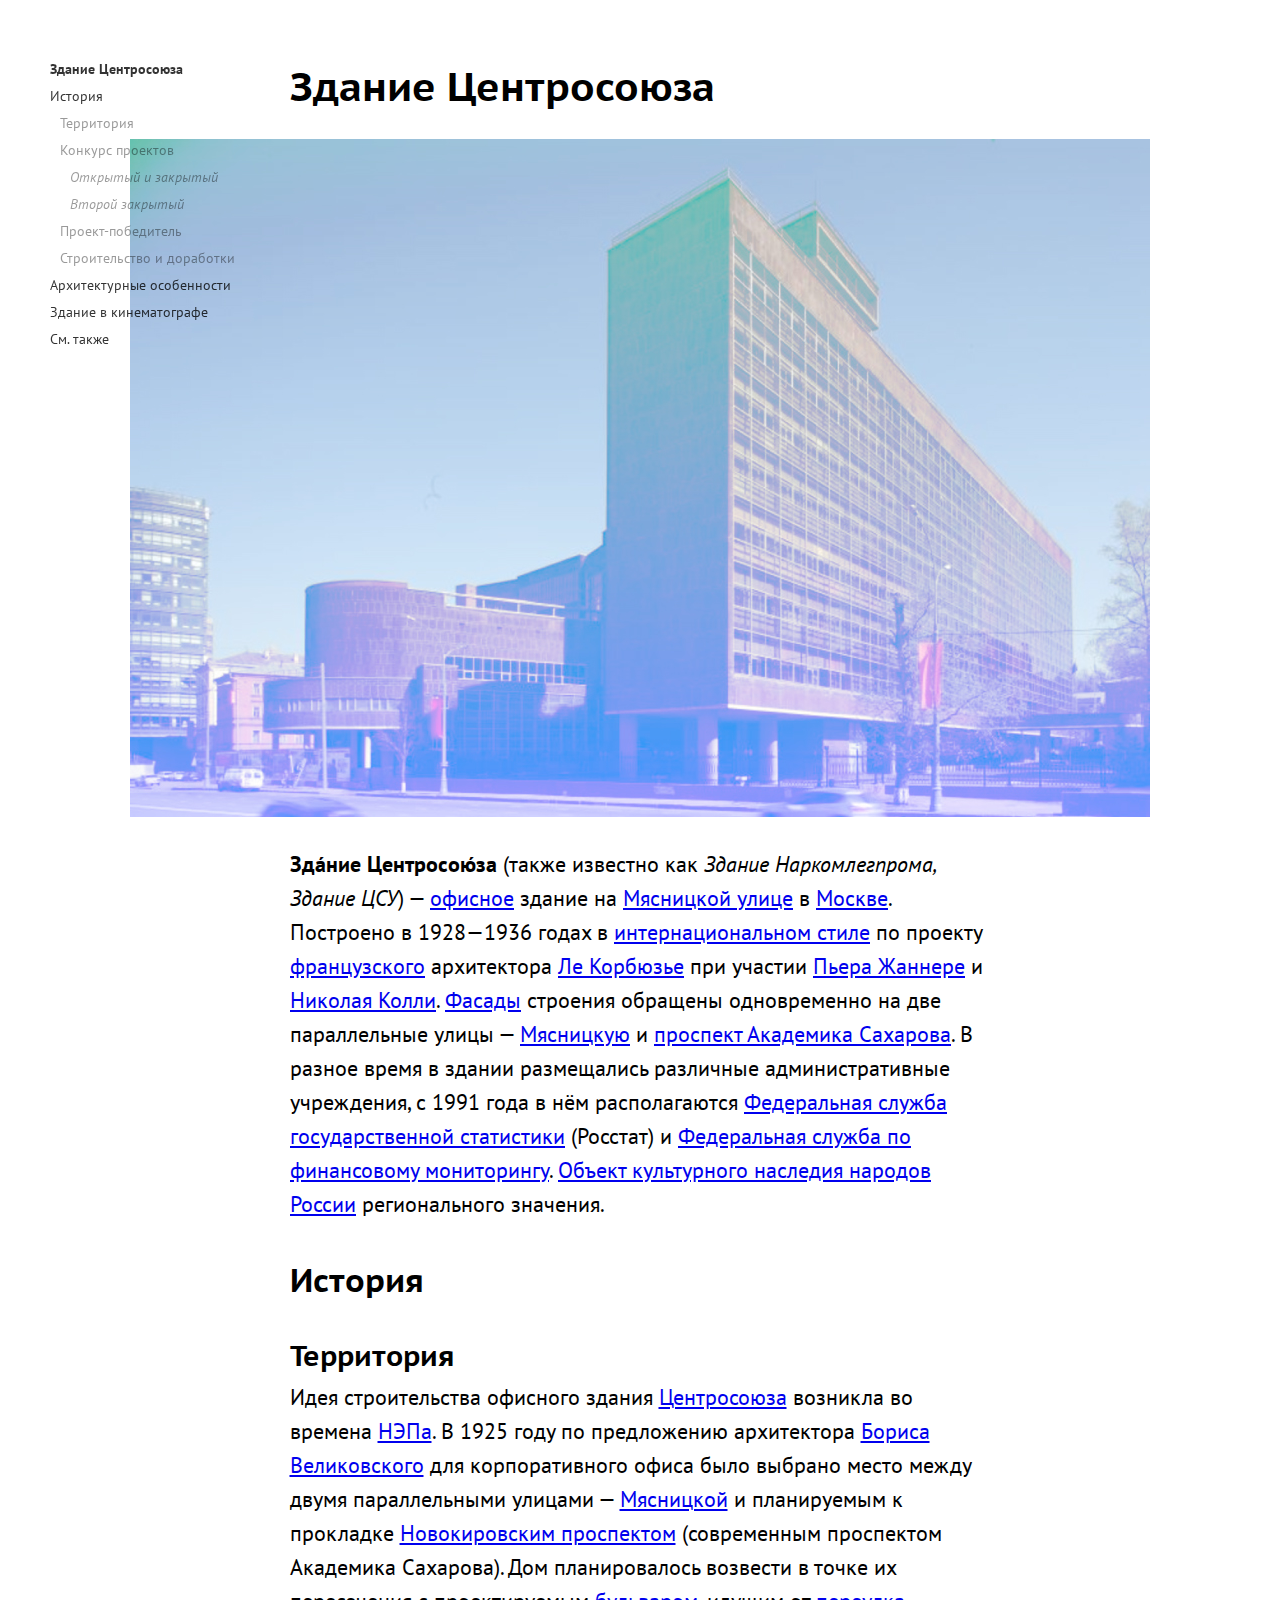
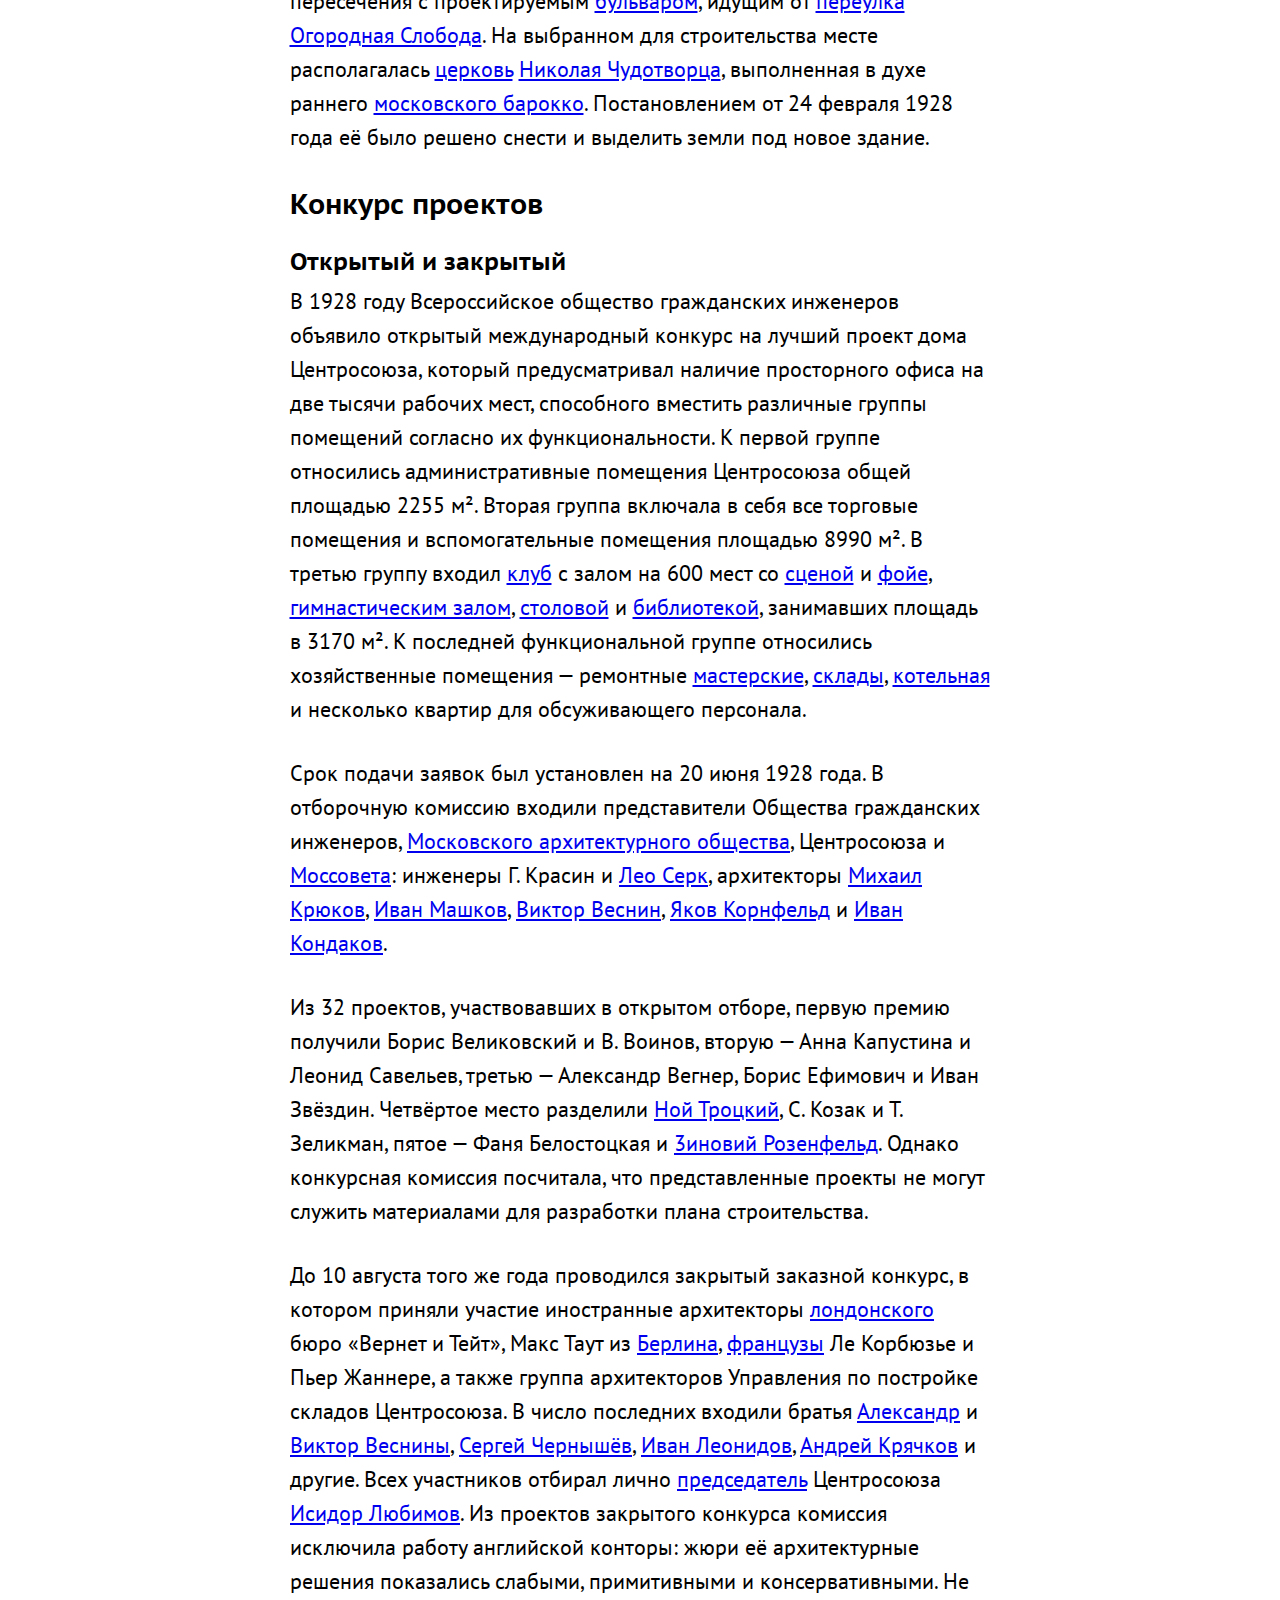
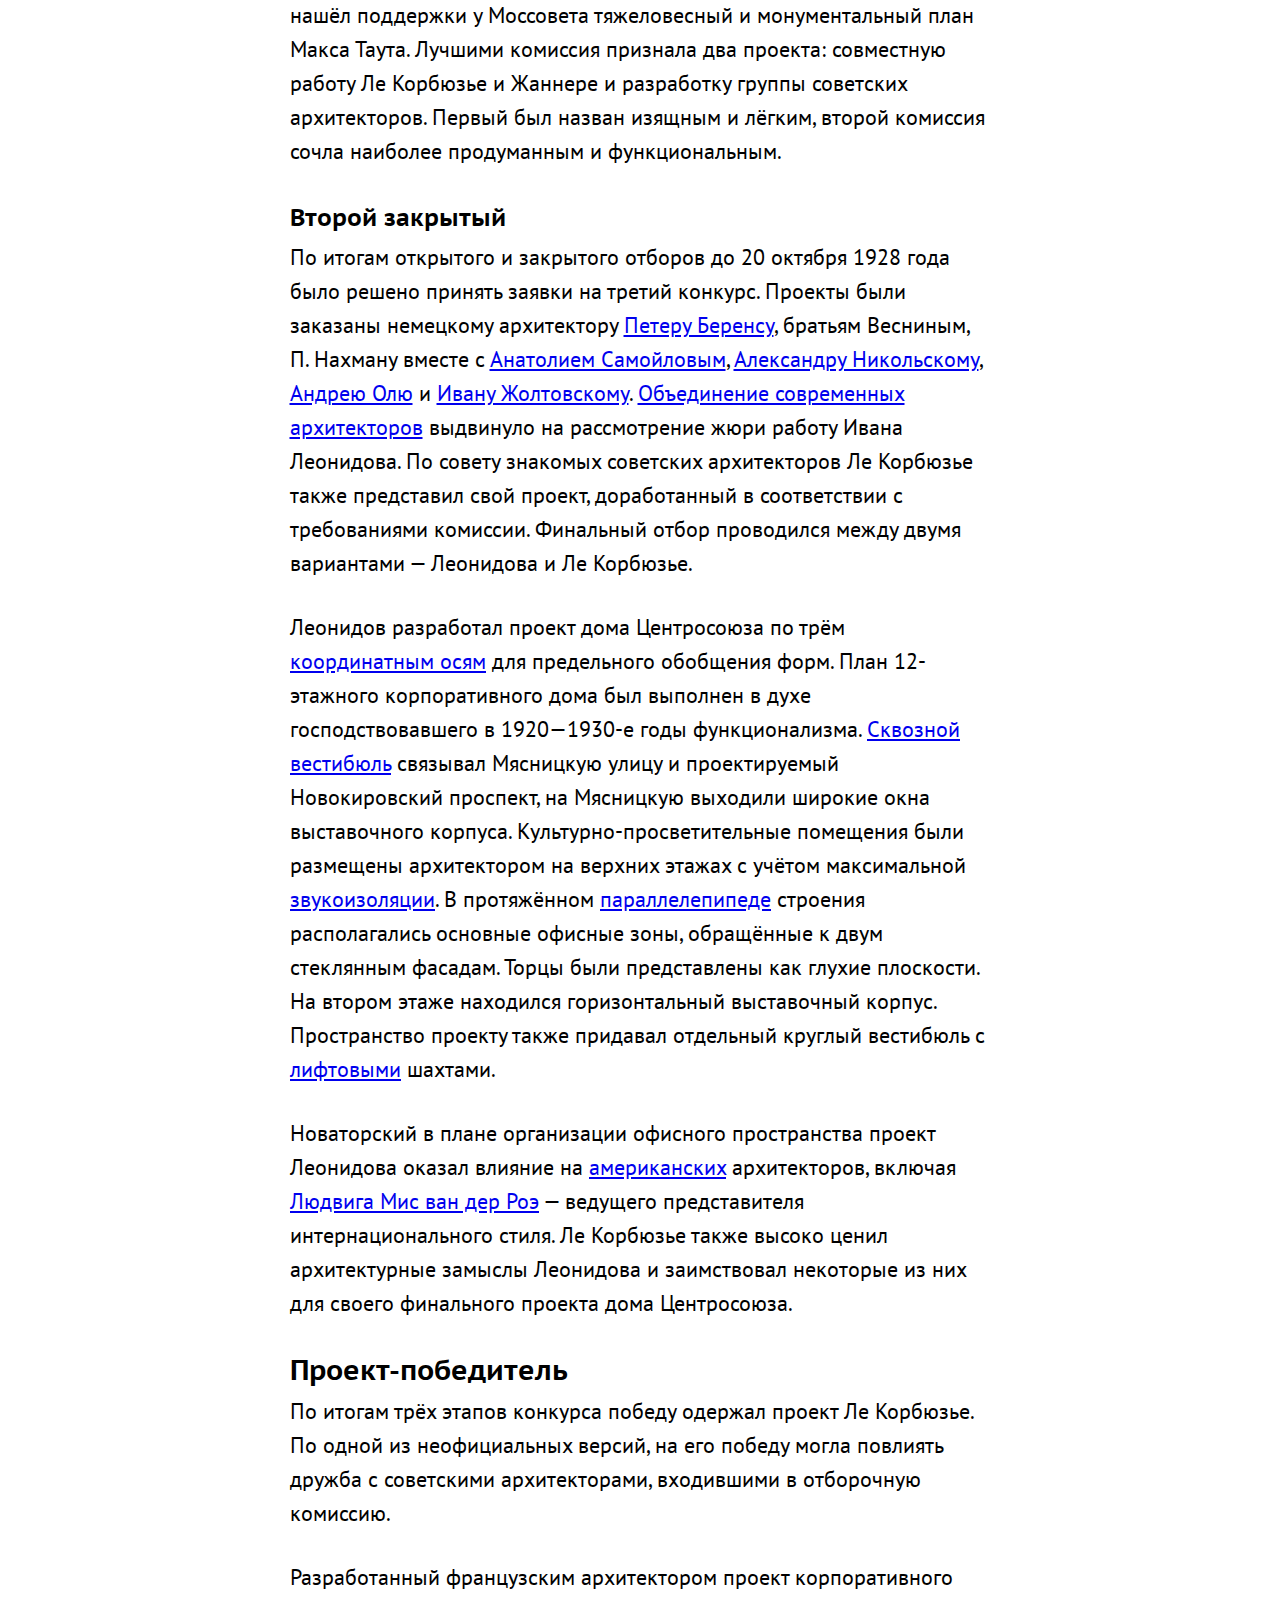
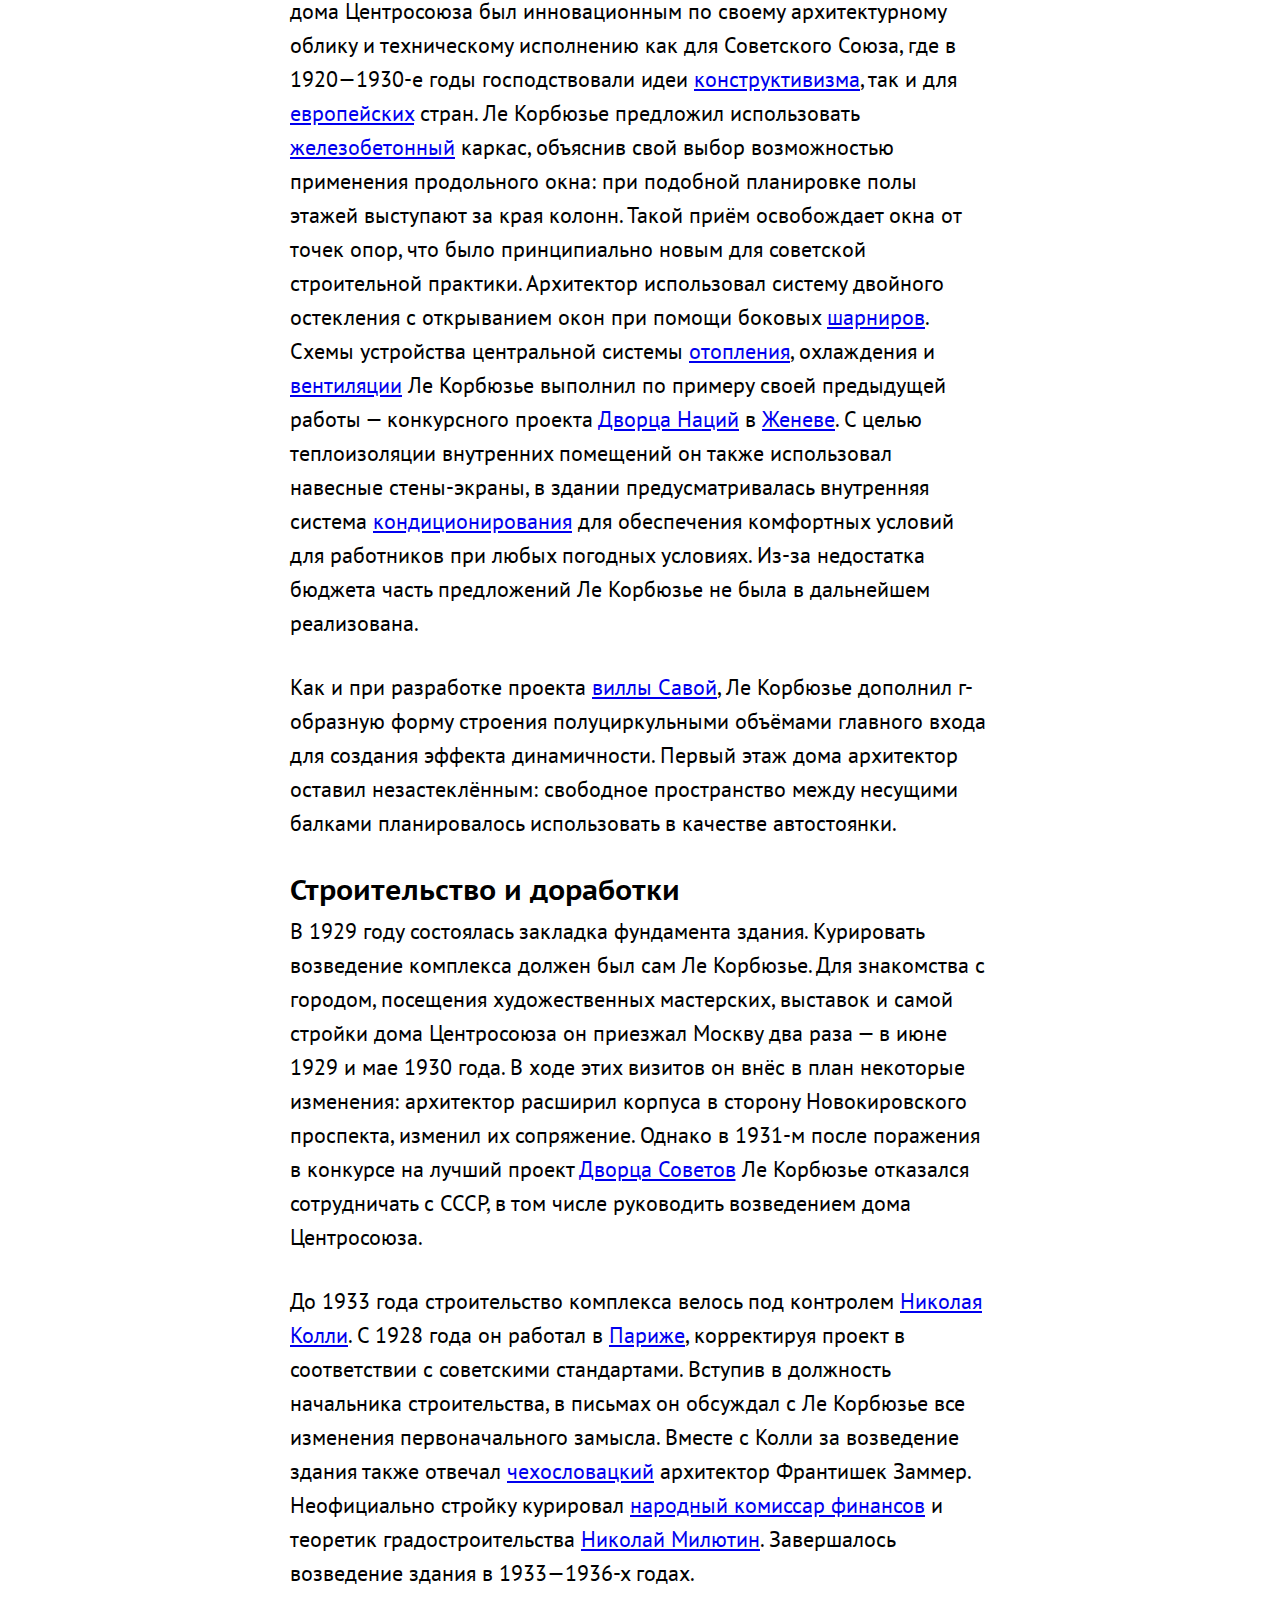
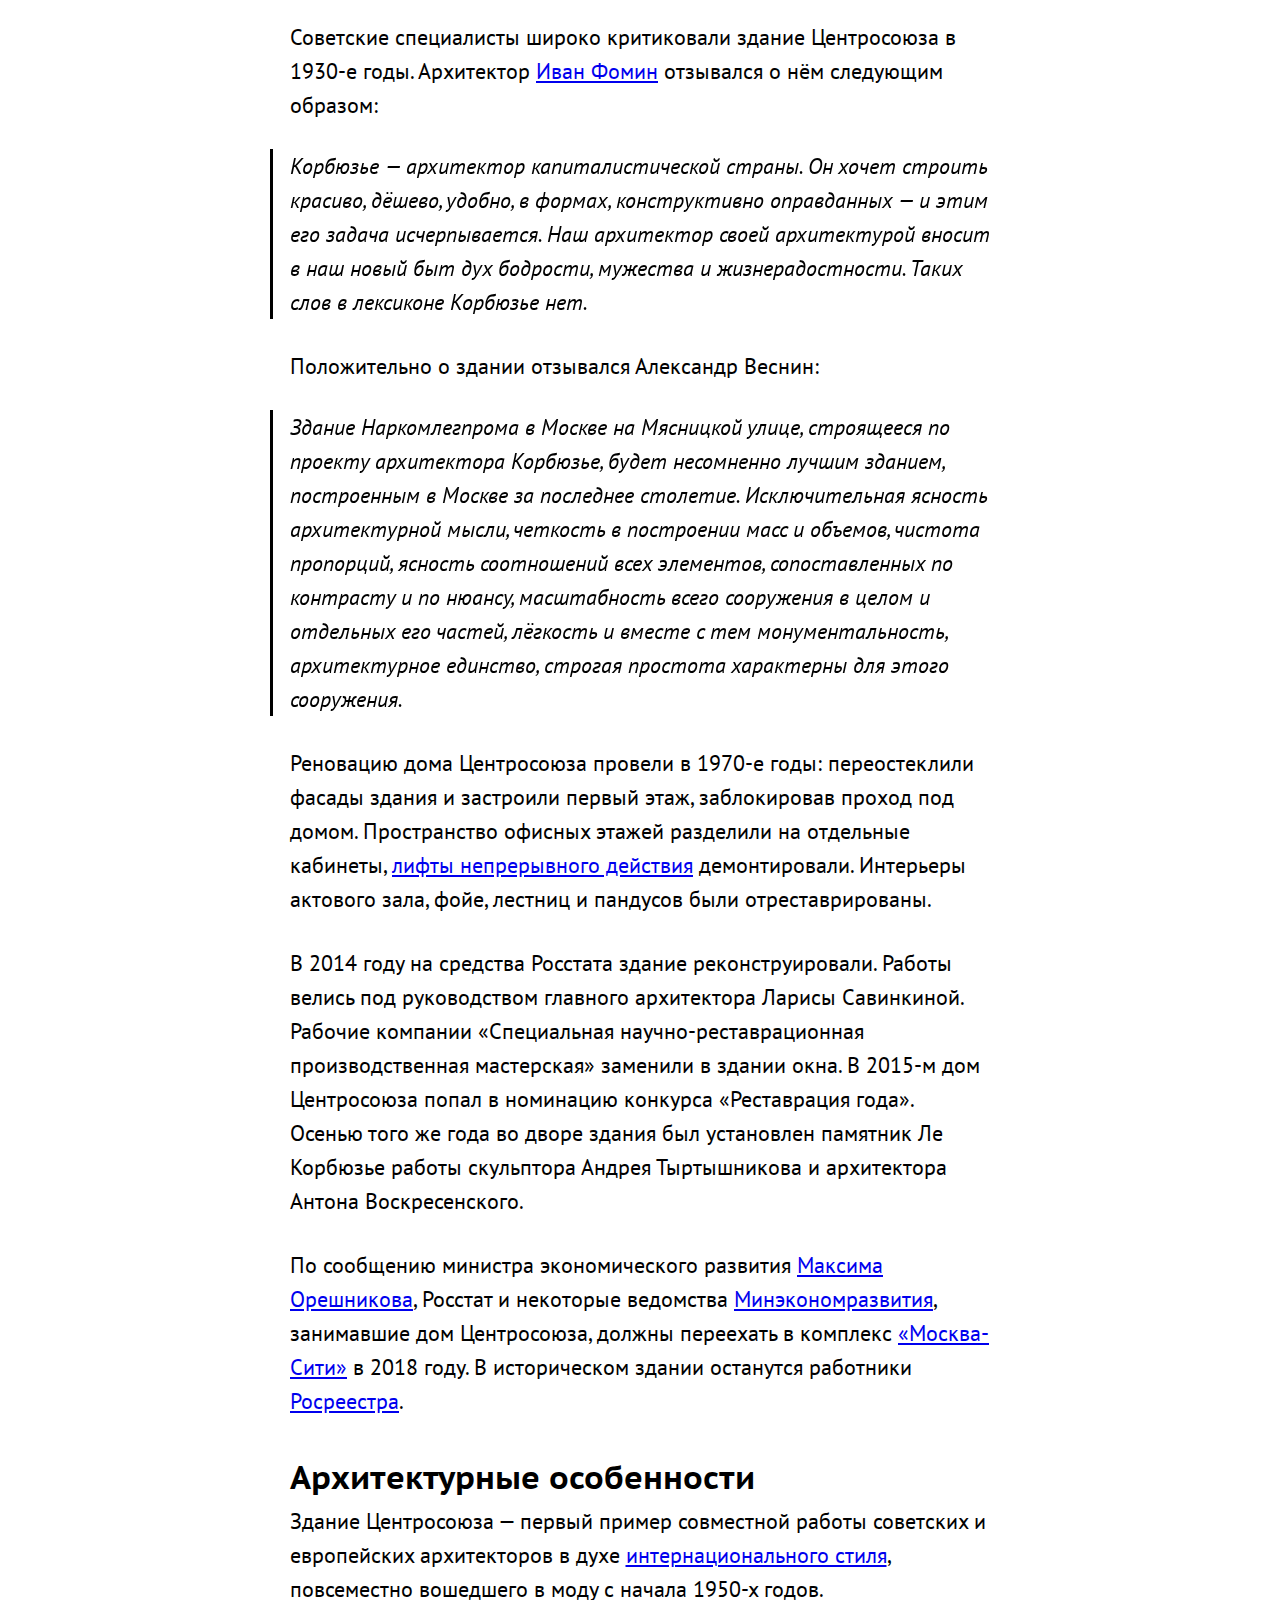
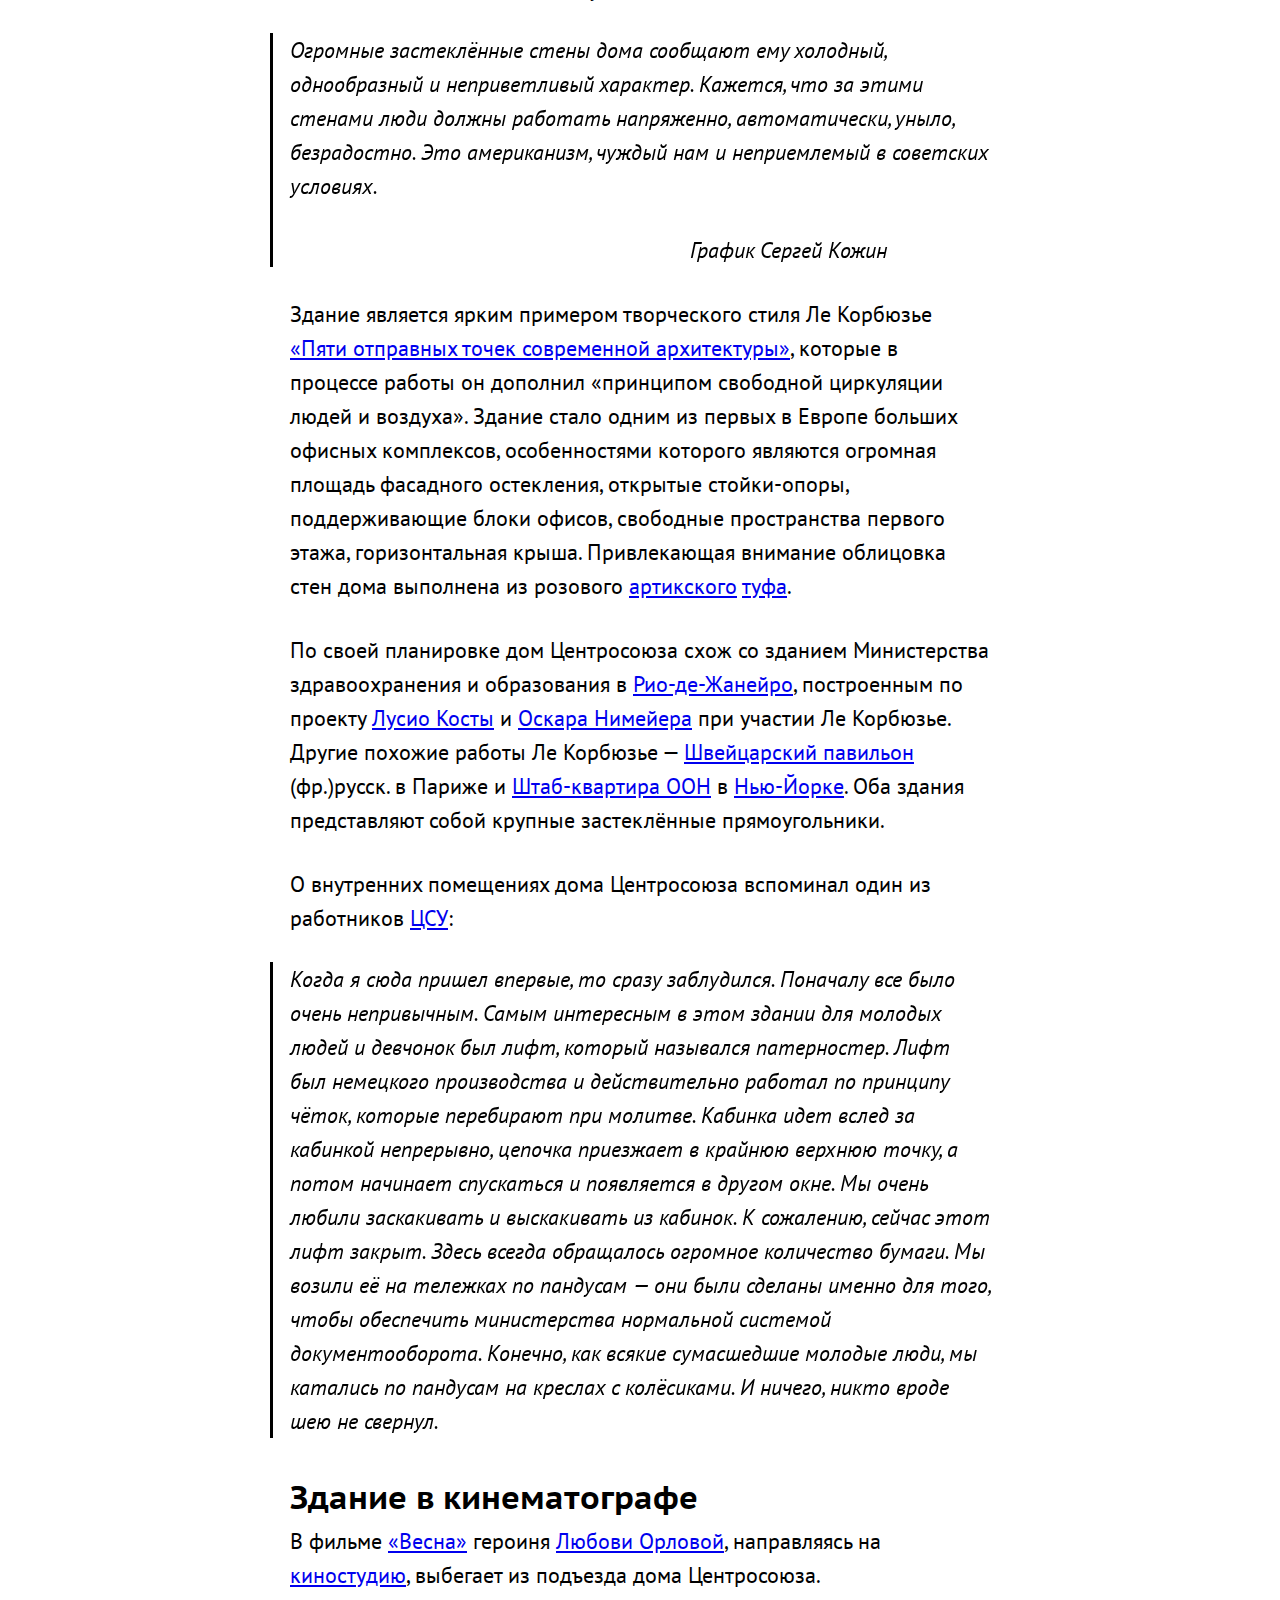
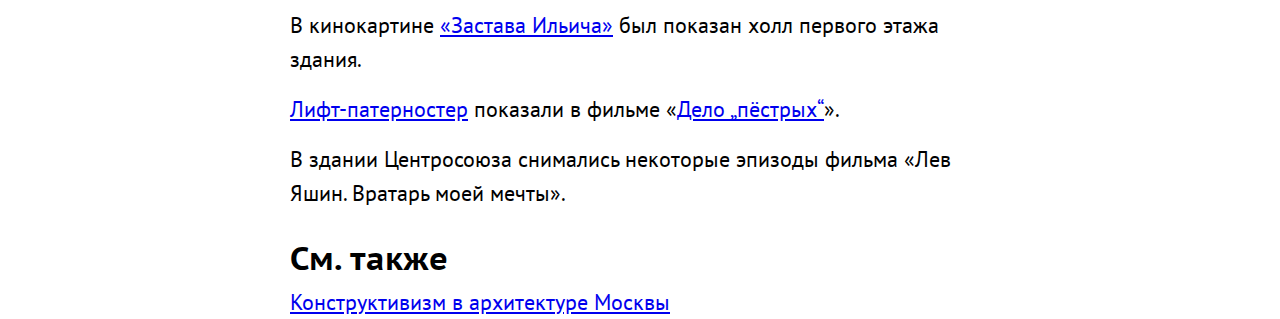
==== centrosouz.html @ bd0749f9 "Задание 3" ====
<!DOCTYPE html>
<html lang="en" dir="ltr">
  <head>
    <meta charset="utf-8">
    <title>Здание Центросоюза</title>
    <link rel="stylesheet" href="reset.css">
    <link href="https://fonts.googleapis.com/css2?family=PT+Sans+Caption:wght@400;700&family=PT+Sans:ital,wght@0,400;0,700;1,400;1,700&display=swap" rel="stylesheet">
    <link rel="stylesheet" href="style.css">
    <link rel="stylesheet" href="sidebar.css">
  </head>
  <body>

    <nav>
      <ul>
        <li>Здание Центросоюза</li>
        <li>История
        <ul>
          <li>Территория</li>
          <li>Конкурс проектов
          <ul>
            <li>Открытый и закрытый</li>
            <li>Второй закрытый</li>
          </ul>
          </li>
          <li>Проект-победитель</li>
          <li>Строительство и доработки</li>
        </ul>
        </li>
        <li>Архитектурные особенности</li>
        <li>Здание в кинематографе</li>
        <li>См. также</li>
      </ul>
    </nav>
    <h1>Здание Центросоюза</h1>
    <img src="centrosouz.jpg" alt="Здание Центросоюза">

    <p><b>Зда́ние Центросою́за</b> (также известно как <i>Здание Наркомлегпрома, Здание ЦСУ</i>) — <a href="https://ru.wikipedia.org/wiki/%D0%9E%D1%84%D0%B8%D1%81">офисное</a> здание на <a href="https://ru.wikipedia.org/wiki/%D0%9C%D1%8F%D1%81%D0%BD%D0%B8%D1%86%D0%BA%D0%B0%D1%8F_%D1%83%D0%BB%D0%B8%D1%86%D0%B0">Мясницкой улице</a> в <a href="https://ru.wikipedia.org/wiki/%D0%9C%D0%BE%D1%81%D0%BA%D0%B2%D0%B0">Москве</a>. Построено в 1928—1936 годах в <a href="https://ru.wikipedia.org/wiki/%D0%98%D0%BD%D1%82%D0%B5%D1%80%D0%BD%D0%B0%D1%86%D0%B8%D0%BE%D0%BD%D0%B0%D0%BB%D1%8C%D0%BD%D1%8B%D0%B9_%D1%81%D1%82%D0%B8%D0%BB%D1%8C">интернациональном стиле</a> по проекту <a href="https://ru.wikipedia.org/wiki/%D0%A4%D1%80%D0%B0%D0%BD%D1%86%D0%B8%D1%8F">французского</a> архитектора <a href="https://ru.wikipedia.org/wiki/%D0%9B%D0%B5_%D0%9A%D0%BE%D1%80%D0%B1%D1%8E%D0%B7%D1%8C%D0%B5">Ле Корбюзье</a> при участии <a href="https://ru.wikipedia.org/wiki/%D0%96%D0%B0%D0%BD%D0%BD%D0%B5%D1%80%D0%B5,_%D0%9F%D1%8C%D0%B5%D1%80">Пьера Жаннере</a> и <a href="https://ru.wikipedia.org/wiki/%D0%9A%D0%BE%D0%BB%D0%BB%D0%B8,_%D0%9D%D0%B8%D0%BA%D0%BE%D0%BB%D0%B0%D0%B9_%D0%94%D0%B6%D0%B5%D0%BC%D1%81%D0%BE%D0%B2%D0%B8%D1%87">Николая Колли</a>. <a href="https://ru.wikipedia.org/wiki/%D0%A4%D0%B0%D1%81%D0%B0%D0%B4">Фасады</a> строения обращены одновременно на две параллельные улицы — <a href="https://ru.wikipedia.org/wiki/%D0%9C%D1%8F%D1%81%D0%BD%D0%B8%D1%86%D0%BA%D0%B0%D1%8F_%D1%83%D0%BB%D0%B8%D1%86%D0%B0">Мясницкую</a> и <a href="https://ru.wikipedia.org/wiki/%D0%9F%D1%80%D0%BE%D1%81%D0%BF%D0%B5%D0%BA%D1%82_%D0%90%D0%BA%D0%B0%D0%B4%D0%B5%D0%BC%D0%B8%D0%BA%D0%B0_%D0%A1%D0%B0%D1%85%D0%B0%D1%80%D0%BE%D0%B2%D0%B0_(%D0%9C%D0%BE%D1%81%D0%BA%D0%B2%D0%B0)">проспект Академика Сахарова</a>. В разное время в здании размещались различные административные учреждения, с 1991 года в нём располагаются <a href="https://ru.wikipedia.org/wiki/%D0%A4%D0%B5%D0%B4%D0%B5%D1%80%D0%B0%D0%BB%D1%8C%D0%BD%D0%B0%D1%8F_%D1%81%D0%BB%D1%83%D0%B6%D0%B1%D0%B0_%D0%B3%D0%BE%D1%81%D1%83%D0%B4%D0%B0%D1%80%D1%81%D1%82%D0%B2%D0%B5%D0%BD%D0%BD%D0%BE%D0%B9_%D1%81%D1%82%D0%B0%D1%82%D0%B8%D1%81%D1%82%D0%B8%D0%BA%D0%B8">Федеральная служба государственной статистики</a> (Росстат) и <a href="https://ru.wikipedia.org/wiki/%D0%A4%D0%B5%D0%B4%D0%B5%D1%80%D0%B0%D0%BB%D1%8C%D0%BD%D0%B0%D1%8F_%D1%81%D0%BB%D1%83%D0%B6%D0%B1%D0%B0_%D0%BF%D0%BE_%D1%84%D0%B8%D0%BD%D0%B0%D0%BD%D1%81%D0%BE%D0%B2%D0%BE%D0%BC%D1%83_%D0%BC%D0%BE%D0%BD%D0%B8%D1%82%D0%BE%D1%80%D0%B8%D0%BD%D0%B3%D1%83">Федеральная служба по финансовому мониторингу</a>. <a href="https://ru.wikipedia.org/wiki/%D0%9E%D0%B1%D1%8A%D0%B5%D0%BA%D1%82_%D0%BA%D1%83%D0%BB%D1%8C%D1%82%D1%83%D1%80%D0%BD%D0%BE%D0%B3%D0%BE_%D0%BD%D0%B0%D1%81%D0%BB%D0%B5%D0%B4%D0%B8%D1%8F_%D0%A0%D0%BE%D1%81%D1%81%D0%B8%D0%B8">Объект культурного наследия народов России</a> регионального значения.</p>

    <h2>История</h2>
    <h3>Территория</h3>

    <p>Идея строительства офисного здания <a href="https://ru.wikipedia.org/wiki/%D0%A6%D0%B5%D0%BD%D1%82%D1%80%D0%BE%D1%81%D0%BE%D1%8E%D0%B7">Центросоюза</a> возникла во времена <a href="https://ru.wikipedia.org/wiki/%D0%9D%D0%BE%D0%B2%D0%B0%D1%8F_%D1%8D%D0%BA%D0%BE%D0%BD%D0%BE%D0%BC%D0%B8%D1%87%D0%B5%D1%81%D0%BA%D0%B0%D1%8F_%D0%BF%D0%BE%D0%BB%D0%B8%D1%82%D0%B8%D0%BA%D0%B0">НЭПа</a>. В 1925 году по предложению архитектора <a href="https://ru.wikipedia.org/wiki/%D0%92%D0%B5%D0%BB%D0%B8%D0%BA%D0%BE%D0%B2%D1%81%D0%BA%D0%B8%D0%B9,_%D0%91%D0%BE%D1%80%D0%B8%D1%81_%D0%9C%D0%B8%D1%85%D0%B0%D0%B9%D0%BB%D0%BE%D0%B2%D0%B8%D1%87">Бориса Великовского</a> для корпоративного офиса было выбрано место между двумя параллельными улицами — <a href="https://ru.wikipedia.org/wiki/%D0%9C%D1%8F%D1%81%D0%BD%D0%B8%D1%86%D0%BA%D0%B0%D1%8F_%D1%83%D0%BB%D0%B8%D1%86%D0%B0">Мясницкой</a> и планируемым к прокладке <a href="https://ru.wikipedia.org/wiki/%D0%9F%D1%80%D0%BE%D1%81%D0%BF%D0%B5%D0%BA%D1%82_%D0%90%D0%BA%D0%B0%D0%B4%D0%B5%D0%BC%D0%B8%D0%BA%D0%B0_%D0%A1%D0%B0%D1%85%D0%B0%D1%80%D0%BE%D0%B2%D0%B0_(%D0%9C%D0%BE%D1%81%D0%BA%D0%B2%D0%B0)">Новокировским проспектом</a> (современным проспектом Академика Сахарова). Дом планировалось возвести в точке их пересечения с проектируемым <a href="https://ru.wikipedia.org/wiki/%D0%91%D1%83%D0%BB%D1%8C%D0%B2%D0%B0%D1%80">бульваром</a>, идущим от <a href="https://ru.wikipedia.org/wiki/%D0%9F%D0%B5%D1%80%D0%B5%D1%83%D0%BB%D0%BE%D0%BA_%D0%9E%D0%B3%D0%BE%D1%80%D0%BE%D0%B4%D0%BD%D0%B0%D1%8F_%D0%A1%D0%BB%D0%BE%D0%B1%D0%BE%D0%B4%D0%B0">переулка Огородная Слобода</a>. На выбранном для строительства месте располагалась <a href="https://ru.wikipedia.org/wiki/%D0%A6%D0%B5%D1%80%D0%BA%D0%BE%D0%B2%D1%8C_(%D1%81%D0%BE%D0%BE%D1%80%D1%83%D0%B6%D0%B5%D0%BD%D0%B8%D0%B5)">церковь</a> <a href="https://ru.wikipedia.org/wiki/%D0%9D%D0%B8%D0%BA%D0%BE%D0%BB%D0%B0%D0%B9_%D0%A7%D1%83%D0%B4%D0%BE%D1%82%D0%B2%D0%BE%D1%80%D0%B5%D1%86">Николая Чудотворца</a>, выполненная в духе раннего <a href="https://ru.wikipedia.org/wiki/%D0%9C%D0%BE%D1%81%D0%BA%D0%BE%D0%B2%D1%81%D0%BA%D0%BE%D0%B5_%D0%B1%D0%B0%D1%80%D0%BE%D0%BA%D0%BA%D0%BE">московского барокко</a>. Постановлением от 24 февраля 1928 года её было решено снести и выделить земли под новое здание.</p>

    <h3>Конкурс проектов</h3>
    <h4>Открытый и закрытый</h4>

    <p>В 1928 году Всероссийское общество гражданских инженеров объявило открытый международный конкурс на лучший проект дома Центросоюза, который предусматривал наличие просторного офиса на две тысячи рабочих мест, способного вместить различные группы помещений согласно их функциональности. К первой группе относились административные помещения Центросоюза общей площадью 2255 м². Вторая группа включала в себя все торговые помещения и вспомогательные помещения площадью 8990 м². В третью группу входил <a href="https://ru.wikipedia.org/wiki/%D0%94%D0%BE%D0%BC_%D0%BA%D1%83%D0%BB%D1%8C%D1%82%D1%83%D1%80%D1%8B">клуб</a> с залом на 600 мест со <a href="https://ru.wikipedia.org/wiki/%D0%A1%D1%86%D0%B5%D0%BD%D0%B0">сценой</a> и <a href="https://ru.wikipedia.org/wiki/%D0%A4%D0%BE%D0%B9%D0%B5">фойе</a>, <a href="https://ru.wikipedia.org/wiki/%D0%93%D0%B8%D0%BC%D0%BD%D0%B0%D1%81%D1%82%D0%B8%D0%BA%D0%B0">гимнастическим залом</a>, <a href="https://ru.wikipedia.org/wiki/%D0%A1%D1%82%D0%BE%D0%BB%D0%BE%D0%B2%D0%B0%D1%8F">столовой</a> и <a href="https://ru.wikipedia.org/wiki/%D0%91%D0%B8%D0%B1%D0%BB%D0%B8%D0%BE%D1%82%D0%B5%D0%BA%D0%B0">библиотекой</a>, занимавших площадь в 3170 м². К последней функциональной группе относились хозяйственные помещения — ремонтные <a href="https://ru.wikipedia.org/wiki/%D0%9C%D0%B0%D1%81%D1%82%D0%B5%D1%80%D1%81%D0%BA%D0%B0%D1%8F">мастерские</a>, <a href="https://ru.wikipedia.org/wiki/%D0%A1%D0%BA%D0%BB%D0%B0%D0%B4">склады</a>, <a href="https://ru.wikipedia.org/wiki/%D0%9A%D0%BE%D1%82%D0%B5%D0%BB%D1%8C%D0%BD%D0%B0%D1%8F">котельная</a> и несколько квартир для обсуживающего персонала.</p>
    <p>Срок подачи заявок был установлен на 20 июня 1928 года. В отборочную комиссию входили представители Общества гражданских инженеров, <a href="https://ru.wikipedia.org/wiki/%D0%9C%D0%BE%D1%81%D0%BA%D0%BE%D0%B2%D1%81%D0%BA%D0%BE%D0%B5_%D0%B0%D1%80%D1%85%D0%B8%D1%82%D0%B5%D0%BA%D1%82%D1%83%D1%80%D0%BD%D0%BE%D0%B5_%D0%BE%D0%B1%D1%89%D0%B5%D1%81%D1%82%D0%B2%D0%BE">Московского архитектурного общества</a>, Центросоюза и <a href="https://ru.wikipedia.org/wiki/%D0%9C%D0%BE%D1%81%D0%BA%D0%BE%D0%B2%D1%81%D0%BA%D0%B8%D0%B9_%D0%B3%D0%BE%D1%80%D0%BE%D0%B4%D1%81%D0%BA%D0%BE%D0%B9_%D1%81%D0%BE%D0%B2%D0%B5%D1%82">Моссовета</a>: инженеры Г. Красин и <a href="https://ru.wikipedia.org/wiki/%D0%A1%D0%B5%D1%80%D0%BA,_%D0%9B%D0%B5%D0%BE_%D0%90%D0%BA%D1%81%D0%B5%D0%BB%D0%B5%D0%B2%D0%B8%D1%87">Лео Серк</a>, архитекторы <a href="https://ru.wikipedia.org/wiki/%D0%9A%D1%80%D1%8E%D0%BA%D0%BE%D0%B2,_%D0%9C%D0%B8%D1%85%D0%B0%D0%B8%D0%BB_%D0%92%D0%B0%D1%81%D0%B8%D0%BB%D1%8C%D0%B5%D0%B2%D0%B8%D1%87_(%D0%B0%D1%80%D1%85%D0%B8%D1%82%D0%B5%D0%BA%D1%82%D0%BE%D1%80)">Михаил Крюков</a>, <a href="https://ru.wikipedia.org/wiki/%D0%9C%D0%B0%D1%88%D0%BA%D0%BE%D0%B2,_%D0%98%D0%B2%D0%B0%D0%BD_%D0%9F%D0%B0%D0%B2%D0%BB%D0%BE%D0%B2%D0%B8%D1%87">Иван Машков</a>, <a href="https://ru.wikipedia.org/wiki/%D0%92%D0%B5%D1%81%D0%BD%D0%B8%D0%BD,_%D0%92%D0%B8%D0%BA%D1%82%D0%BE%D1%80_%D0%90%D0%BB%D0%B5%D0%BA%D1%81%D0%B0%D0%BD%D0%B4%D1%80%D0%BE%D0%B2%D0%B8%D1%87">Виктор Веснин</a>, <a href="https://ru.wikipedia.org/wiki/%D0%9A%D0%BE%D1%80%D0%BD%D1%84%D0%B5%D0%BB%D1%8C%D0%B4,_%D0%AF%D0%BA%D0%BE%D0%B2_%D0%90%D0%B1%D1%80%D0%B0%D0%BC%D0%BE%D0%B2%D0%B8%D1%87">Яков Корнфельд</a> и <a href="https://ru.wikipedia.org/wiki/%D0%9A%D0%BE%D0%BD%D0%B4%D0%B0%D0%BA%D0%BE%D0%B2,_%D0%98%D0%B2%D0%B0%D0%BD_%D0%98%D0%B2%D0%B0%D0%BD%D0%BE%D0%B2%D0%B8%D1%87">Иван Кондаков</a>.</p>
    <p>Из 32 проектов, участвовавших в открытом отборе, первую премию получили Борис Великовский и В. Воинов, вторую — Анна Капустина и Леонид Савельев, третью — Александр Вегнер, Борис Ефимович и Иван Звёздин. Четвёртое место разделили <a href="https://ru.wikipedia.org/wiki/%D0%A2%D1%80%D0%BE%D1%86%D0%BA%D0%B8%D0%B9,_%D0%9D%D0%BE%D0%B9_%D0%90%D0%B1%D1%80%D0%B0%D0%BC%D0%BE%D0%B2%D0%B8%D1%87">Ной Троцкий</a>, С. Козак и Т. Зеликман, пятое — Фаня Белостоцкая и <a href="https://ru.wikipedia.org/wiki/%D0%A0%D0%BE%D0%B7%D0%B5%D0%BD%D1%84%D0%B5%D0%BB%D1%8C%D0%B4,_%D0%97%D0%B8%D0%BD%D0%BE%D0%B2%D0%B8%D0%B9_%D0%9C%D0%BE%D0%B8%D1%81%D0%B5%D0%B5%D0%B2%D0%B8%D1%87">3иновий Розенфельд</a>. Однако конкурсная комиссия посчитала, что представленные проекты не могут служить материалами для разработки плана строительства.</p>
    <p>До 10 августа того же года проводился закрытый заказной конкурс, в котором приняли участие иностранные архитекторы <a href="https://ru.wikipedia.org/wiki/%D0%9B%D0%BE%D0%BD%D0%B4%D0%BE%D0%BD">лондонского</a> бюро «Вернет и Тейт», Макс Таут из <a href="https://ru.wikipedia.org/wiki/%D0%91%D0%B5%D1%80%D0%BB%D0%B8%D0%BD">Берлина</a>, <a href="https://ru.wikipedia.org/wiki/%D0%A4%D1%80%D0%B0%D0%BD%D1%86%D0%B8%D1%8F">французы</a> Ле Корбюзье и Пьер Жаннере, а также группа архитекторов Управления по постройке складов Центросоюза. В число последних входили братья <a href="https://ru.wikipedia.org/wiki/%D0%92%D0%B5%D1%81%D0%BD%D0%B8%D0%BD,_%D0%90%D0%BB%D0%B5%D0%BA%D1%81%D0%B0%D0%BD%D0%B4%D1%80_%D0%90%D0%BB%D0%B5%D0%BA%D1%81%D0%B0%D0%BD%D0%B4%D1%80%D0%BE%D0%B2%D0%B8%D1%87">Александр</a> и <a href="https://ru.wikipedia.org/wiki/%D0%92%D0%B5%D1%81%D0%BD%D0%B8%D0%BD,_%D0%92%D0%B8%D0%BA%D1%82%D0%BE%D1%80_%D0%90%D0%BB%D0%B5%D0%BA%D1%81%D0%B0%D0%BD%D0%B4%D1%80%D0%BE%D0%B2%D0%B8%D1%87">Виктор Веснины</a>, <a href="https://ru.wikipedia.org/wiki/%D0%A7%D0%B5%D1%80%D0%BD%D1%8B%D1%88%D1%91%D0%B2,_%D0%A1%D0%B5%D1%80%D0%B3%D0%B5%D0%B9_%D0%95%D0%B3%D0%BE%D1%80%D0%BE%D0%B2%D0%B8%D1%87">Сергей Чернышёв</a>, <a href="https://ru.wikipedia.org/wiki/%D0%9B%D0%B5%D0%BE%D0%BD%D0%B8%D0%B4%D0%BE%D0%B2,_%D0%98%D0%B2%D0%B0%D0%BD_%D0%98%D0%BB%D1%8C%D0%B8%D1%87">Иван Леонидов</a>, <a href="https://ru.wikipedia.org/wiki/%D0%9A%D1%80%D1%8F%D1%87%D0%BA%D0%BE%D0%B2,_%D0%90%D0%BD%D0%B4%D1%80%D0%B5%D0%B9_%D0%94%D0%BC%D0%B8%D1%82%D1%80%D0%B8%D0%B5%D0%B2%D0%B8%D1%87">Андрей Крячков</a> и другие. Всех участников отбирал лично <a href="https://ru.wikipedia.org/wiki/%D0%9F%D1%80%D0%B5%D0%B4%D1%81%D0%B5%D0%B4%D0%B0%D1%82%D0%B5%D0%BB%D1%8C">председатель</a> Центросоюза <a href="https://ru.wikipedia.org/wiki/%D0%9B%D1%8E%D0%B1%D0%B8%D0%BC%D0%BE%D0%B2,_%D0%98%D1%81%D0%B8%D0%B4%D0%BE%D1%80_%D0%95%D0%B2%D1%81%D1%82%D0%B8%D0%B3%D0%BD%D0%B5%D0%B5%D0%B2%D0%B8%D1%87">Исидор Любимов</a>. Из проектов закрытого конкурса комиссия исключила работу английской конторы: жюри её архитектурные решения показались слабыми, примитивными и консервативными. Не нашёл поддержки у Моссовета тяжеловесный и монументальный план Макса Таута. Лучшими комиссия признала два проекта: совместную работу Ле Корбюзье и Жаннере и разработку группы советских архитекторов. Первый был назван изящным и лёгким, второй комиссия сочла наиболее продуманным и функциональным.</p>

    <h4>Второй закрытый</h4>
    <p>По итогам открытого и закрытого отборов до 20 октября 1928 года было решено принять заявки на третий конкурс. Проекты были заказаны немецкому архитектору <a href="https://ru.wikipedia.org/wiki/%D0%91%D0%B5%D1%80%D0%B5%D0%BD%D1%81,_%D0%9F%D0%B5%D1%82%D0%B5%D1%80">Петеру Беренсу</a>, братьям Весниным, П. Нахману вместе с <a href="https://ru.wikipedia.org/wiki/%D0%A1%D0%B0%D0%BC%D0%BE%D0%B9%D0%BB%D0%BE%D0%B2,_%D0%90%D0%BD%D0%B0%D1%82%D0%BE%D0%BB%D0%B8%D0%B9_%D0%92%D0%B0%D1%81%D0%B8%D0%BB%D1%8C%D0%B5%D0%B2%D0%B8%D1%87">Анатолием Самойловым</a>, <a href="https://ru.wikipedia.org/wiki/%D0%9D%D0%B8%D0%BA%D0%BE%D0%BB%D1%8C%D1%81%D0%BA%D0%B8%D0%B9,_%D0%90%D0%BB%D0%B5%D0%BA%D1%81%D0%B0%D0%BD%D0%B4%D1%80_%D0%A1%D0%B5%D1%80%D0%B3%D0%B5%D0%B5%D0%B2%D0%B8%D1%87_(%D0%B0%D1%80%D1%85%D0%B8%D1%82%D0%B5%D0%BA%D1%82%D0%BE%D1%80)">Александру Никольскому</a>, <a href="https://ru.wikipedia.org/wiki/%D0%9E%D0%BB%D1%8C,_%D0%90%D0%BD%D0%B4%D1%80%D0%B5%D0%B9_%D0%90%D0%BD%D0%B4%D1%80%D0%B5%D0%B5%D0%B2%D0%B8%D1%87">Андрею Олю</a> и <a href="https://ru.wikipedia.org/wiki/%D0%96%D0%BE%D0%BB%D1%82%D0%BE%D0%B2%D1%81%D0%BA%D0%B8%D0%B9,_%D0%98%D0%B2%D0%B0%D0%BD_%D0%92%D0%BB%D0%B0%D0%B4%D0%B8%D1%81%D0%BB%D0%B0%D0%B2%D0%BE%D0%B2%D0%B8%D1%87">Ивану Жолтовскому</a>. <a href="https://ru.wikipedia.org/wiki/%D0%9E%D0%B1%D1%8A%D0%B5%D0%B4%D0%B8%D0%BD%D0%B5%D0%BD%D0%B8%D0%B5_%D1%81%D0%BE%D0%B2%D1%80%D0%B5%D0%BC%D0%B5%D0%BD%D0%BD%D1%8B%D1%85_%D0%B0%D1%80%D1%85%D0%B8%D1%82%D0%B5%D0%BA%D1%82%D0%BE%D1%80%D0%BE%D0%B2">Объединение современных архитекторов</a> выдвинуло на рассмотрение жюри работу Ивана Леонидова. По совету знакомых советских архитекторов Ле Корбюзье также представил свой проект, доработанный в соответствии с требованиями комиссии. Финальный отбор проводился между двумя вариантами — Леонидова и Ле Корбюзье.</p>
    <p>Леонидов разработал проект дома Центросоюза по трём <a href="https://ru.wikipedia.org/wiki/%D0%9F%D1%80%D1%8F%D0%BC%D0%BE%D1%83%D0%B3%D0%BE%D0%BB%D1%8C%D0%BD%D0%B0%D1%8F_%D1%81%D0%B8%D1%81%D1%82%D0%B5%D0%BC%D0%B0_%D0%BA%D0%BE%D0%BE%D1%80%D0%B4%D0%B8%D0%BD%D0%B0%D1%82">координатным осям</a> для предельного обобщения форм. План 12-этажного корпоративного дома был выполнен в духе господствовавшего в 1920—1930-е годы функционализма. <a href="https://ru.wikipedia.org/wiki/%D0%92%D0%B5%D1%81%D1%82%D0%B8%D0%B1%D1%8E%D0%BB%D1%8C">Сквозной вестибюль</a> связывал Мясницкую улицу и проектируемый Новокировский проспект, на Мясницкую выходили широкие окна выставочного корпуса. Культурно-просветительные помещения были размещены архитектором на верхних этажах с учётом максимальной <a href="https://ru.wikipedia.org/wiki/%D0%97%D0%B2%D1%83%D0%BA%D0%BE%D0%B8%D0%B7%D0%BE%D0%BB%D1%8F%D1%86%D0%B8%D1%8F">звукоизоляции</a>. В протяжённом <a href="https://ru.wikipedia.org/wiki/%D0%9F%D0%B0%D1%80%D0%B0%D0%BB%D0%BB%D0%B5%D0%BB%D0%B5%D0%BF%D0%B8%D0%BF%D0%B5%D0%B4">параллелепипеде</a> строения располагались основные офисные зоны, обращённые к двум стеклянным фасадам. Торцы были представлены как глухие плоскости. На втором этаже находился горизонтальный выставочный корпус. Пространство проекту также придавал отдельный круглый вестибюль с <a href="https://ru.wikipedia.org/wiki/%D0%9B%D0%B8%D1%84%D1%82">лифтовыми</a> шахтами.</p>
    <p>Новаторский в плане организации офисного пространства проект Леонидова оказал влияние на <a href="https://ru.wikipedia.org/wiki/%D0%A1%D0%BE%D0%B5%D0%B4%D0%B8%D0%BD%D1%91%D0%BD%D0%BD%D1%8B%D0%B5_%D0%A8%D1%82%D0%B0%D1%82%D1%8B_%D0%90%D0%BC%D0%B5%D1%80%D0%B8%D0%BA%D0%B8">американских</a> архитекторов, включая <a href="https://ru.wikipedia.org/wiki/%D0%9C%D0%B8%D1%81_%D0%B2%D0%B0%D0%BD_%D0%B4%D0%B5%D1%80_%D0%A0%D0%BE%D1%8D,_%D0%9B%D1%8E%D0%B4%D0%B2%D0%B8%D0%B3">Людвига Мис ван дер Роэ</a> — ведущего представителя интернационального стиля. Ле Корбюзье также высоко ценил архитектурные замыслы Леонидова и заимствовал некоторые из них для своего финального проекта дома Центросоюза.</p>

    <h3>Проект-победитель</h3>

    <p>По итогам трёх этапов конкурса победу одержал проект Ле Корбюзье. По одной из неофициальных версий, на его победу могла повлиять дружба с советскими архитекторами, входившими в отборочную комиссию.</p>
    <p>Разработанный французским архитектором проект корпоративного дома Центросоюза был инновационным по своему архитектурному облику и техническому исполнению как для Советского Союза, где в 1920—1930-е годы господствовали идеи <a href="https://ru.wikipedia.org/wiki/%D0%9A%D0%BE%D0%BD%D1%81%D1%82%D1%80%D1%83%D0%BA%D1%82%D0%B8%D0%B2%D0%B8%D0%B7%D0%BC_(%D0%B8%D1%81%D0%BA%D1%83%D1%81%D1%81%D1%82%D0%B2%D0%BE)">конструктивизма</a>, так и для <a href="https://ru.wikipedia.org/wiki/%D0%95%D0%B2%D1%80%D0%BE%D0%BF%D0%B0">европейских</a> стран. Ле Корбюзье предложил использовать <a href="https://ru.wikipedia.org/wiki/%D0%96%D0%B5%D0%BB%D0%B5%D0%B7%D0%BE%D0%B1%D0%B5%D1%82%D0%BE%D0%BD">железобетонный</a> каркас, объяснив свой выбор возможностью применения продольного окна: при подобной планировке полы этажей выступают за края колонн. Такой приём освобождает окна от точек опор, что было принципиально новым для советской строительной практики. Архитектор использовал систему двойного остекления с открыванием окон при помощи боковых <a href="https://ru.wikipedia.org/wiki/%D0%A8%D0%B0%D1%80%D0%BD%D0%B8%D1%80">шарниров</a>. Схемы устройства центральной системы <a href="https://ru.wikipedia.org/wiki/%D0%9E%D1%82%D0%BE%D0%BF%D0%BB%D0%B5%D0%BD%D0%B8%D0%B5">отопления</a>, охлаждения и <a href="https://ru.wikipedia.org/wiki/%D0%92%D0%B5%D0%BD%D1%82%D0%B8%D0%BB%D1%8F%D1%86%D0%B8%D1%8F">вентиляции</a> Ле Корбюзье выполнил по примеру своей предыдущей работы — конкурсного проекта <a href="https://ru.wikipedia.org/wiki/%D0%94%D0%B2%D0%BE%D1%80%D0%B5%D1%86_%D0%9D%D0%B0%D1%86%D0%B8%D0%B9">Дворца Наций</a> в <a href="https://ru.wikipedia.org/wiki/%D0%96%D0%B5%D0%BD%D0%B5%D0%B2%D0%B0">Женеве</a>. С целью теплоизоляции внутренних помещений он также использовал навесные стены-экраны, в здании предусматривалась внутренняя система <a href="https://ru.wikipedia.org/wiki/%D0%9A%D0%BE%D0%BD%D0%B4%D0%B8%D1%86%D0%B8%D0%BE%D0%BD%D0%B8%D1%80%D0%BE%D0%B2%D0%B0%D0%BD%D0%B8%D0%B5">кондиционирования</a> для обеспечения комфортных условий для работников при любых погодных условиях. Из-за недостатка бюджета часть предложений Ле Корбюзье не была в дальнейшем реализована.</p>
    <p>Как и при разработке проекта <a href="https://ru.wikipedia.org/wiki/%D0%92%D0%B8%D0%BB%D0%BB%D0%B0_%D0%A1%D0%B0%D0%B2%D0%BE%D0%B9">виллы Савой</a>, Ле Корбюзье дополнил г-образную форму строения полуциркульными объёмами главного входа для создания эффекта динамичности. Первый этаж дома архитектор оставил незастеклённым: свободное пространство между несущими балками планировалось использовать в качестве автостоянки.</p>

    <h3>Строительство и доработки</h3>

    <p>В 1929 году состоялась закладка фундамента здания. Курировать возведение комплекса должен был сам Ле Корбюзье. Для знакомства с городом, посещения художественных мастерских, выставок и самой стройки дома Центросоюза он приезжал Москву два раза — в июне 1929 и мае 1930 года. В ходе этих визитов он внёс в план некоторые изменения: архитектор расширил корпуса в сторону Новокировского проспекта, изменил их сопряжение. Однако в 1931-м после поражения в конкурсе на лучший проект <a href="https://ru.wikipedia.org/wiki/%D0%94%D0%B2%D0%BE%D1%80%D0%B5%D1%86_%D0%A1%D0%BE%D0%B2%D0%B5%D1%82%D0%BE%D0%B2">Дворца Советов</a> Ле Корбюзье отказался сотрудничать с СССР, в том числе руководить возведением дома Центросоюза.</p>
    <p>До 1933 года строительство комплекса велось под контролем <a href="https://ru.wikipedia.org/wiki/%D0%9A%D0%BE%D0%BB%D0%BB%D0%B8,_%D0%9D%D0%B8%D0%BA%D0%BE%D0%BB%D0%B0%D0%B9_%D0%AF%D0%BA%D0%BE%D0%B2%D0%BB%D0%B5%D0%B2%D0%B8%D1%87">Николая Колли</a>. С 1928 года он работал в <a href="https://ru.wikipedia.org/wiki/%D0%9F%D0%B0%D1%80%D0%B8%D0%B6">Париже</a>, корректируя проект в соответствии с советскими стандартами. Вступив в должность начальника строительства, в письмах он обсуждал с Ле Корбюзье все изменения первоначального замысла. Вместе с Колли за возведение здания также отвечал <a href="https://ru.wikipedia.org/wiki/%D0%A7%D0%B5%D1%85%D0%BE%D1%81%D0%BB%D0%BE%D0%B2%D0%B0%D0%BA%D0%B8%D1%8F">чехословацкий</a> архитектор Франтишек Заммер. Неофициально стройку курировал <a href="https://ru.wikipedia.org/wiki/%D0%9D%D0%B0%D1%80%D0%BE%D0%B4%D0%BD%D1%8B%D0%B9_%D0%BA%D0%BE%D0%BC%D0%B8%D1%81%D1%81%D0%B0%D1%80%D0%B8%D0%B0%D1%82_%D1%84%D0%B8%D0%BD%D0%B0%D0%BD%D1%81%D0%BE%D0%B2_%D0%A0%D0%A1%D0%A4%D0%A1%D0%A0">народный комиссар финансов</a> и теоретик градостроительства <a href="https://ru.wikipedia.org/wiki/%D0%9C%D0%B8%D0%BB%D1%8E%D1%82%D0%B8%D0%BD,_%D0%9D%D0%B8%D0%BA%D0%BE%D0%BB%D0%B0%D0%B9_%D0%90%D0%BB%D0%B5%D0%BA%D1%81%D0%B0%D0%BD%D0%B4%D1%80%D0%BE%D0%B2%D0%B8%D1%87">Николай Милютин</a>. Завершалось возведение здания в 1933—1936-х годах.</p>
    <p>Советские специалисты широко критиковали здание Центросоюза в 1930-е годы. Архитектор <a href="https://ru.wikipedia.org/wiki/%D0%A4%D0%BE%D0%BC%D0%B8%D0%BD,_%D0%98%D0%B2%D0%B0%D0%BD_%D0%90%D0%BB%D0%B5%D0%BA%D1%81%D0%B0%D0%BD%D0%B4%D1%80%D0%BE%D0%B2%D0%B8%D1%87">Иван Фомин</a> отзывался о нём следующим образом:</p>
    <blockquote cite="https://ru.wikipedia.org/wiki/%D0%97%D0%B4%D0%B0%D0%BD%D0%B8%D0%B5_%D0%A6%D0%B5%D0%BD%D1%82%D1%80%D0%BE%D1%81%D0%BE%D1%8E%D0%B7%D0%B0">Корбюзье — архитектор капиталистической страны. Он хочет строить красиво, дёшево, удобно, в формах, конструктивно оправданных — и этим его задача исчерпывается. Наш архитектор своей архитектурой вносит в наш новый быт дух бодрости, мужества и жизнерадостности. Таких слов в лексиконе Корбюзье нет.</blockquote>

    <p>Положительно о здании отзывался Александр Веснин:</p>
    <blockquote cite="https://ru.wikipedia.org/wiki/%D0%97%D0%B4%D0%B0%D0%BD%D0%B8%D0%B5_%D0%A6%D0%B5%D0%BD%D1%82%D1%80%D0%BE%D1%81%D0%BE%D1%8E%D0%B7%D0%B0">Здание Наркомлегпрома в Москве на Мясницкой улице, строящееся по проекту архитектора Корбюзье, будет несомненно лучшим зданием, построенным в Москве за последнее столетие. Исключительная ясность архитектурной мысли, четкость в построении масс и объемов, чистота пропорций, ясность соотношений всех элементов, сопоставленных по контрасту и по нюансу, масштабность всего сооружения в целом и отдельных его частей, лёгкость и вместе с тем монументальность, архитектурное единство, строгая простота характерны для этого сооружения.</blockquote>

    <p>Реновацию дома Центросоюза провели в 1970-е годы: переостеклили фасады здания и застроили первый этаж, заблокировав проход под домом. Пространство офисных этажей разделили на отдельные кабинеты, <a href="https://ru.wikipedia.org/wiki/%D0%9B%D0%B8%D1%84%D1%82_%D0%BD%D0%B5%D0%BF%D1%80%D0%B5%D1%80%D1%8B%D0%B2%D0%BD%D0%BE%D0%B3%D0%BE_%D0%B4%D0%B5%D0%B9%D1%81%D1%82%D0%B2%D0%B8%D1%8F">лифты непрерывного действия</a> демонтировали. Интерьеры актового зала, фойе, лестниц и пандусов были отреставрированы.</p>
    <p>В 2014 году на средства Росстата здание реконструировали. Работы велись под руководством главного архитектора Ларисы Савинкиной. Рабочие компании «Специальная научно-реставрационная производственная мастерская» заменили в здании окна. В 2015-м дом Центросоюза попал в номинацию конкурса «Реставрация года». Осенью того же года во дворе здания был установлен памятник Ле Корбюзье работы скульптора Андрея Тыртышникова и архитектора Антона Воскресенского.</p>
    <p>По сообщению министра экономического развития <a href="https://ru.wikipedia.org/wiki/%D0%9E%D1%80%D0%B5%D1%88%D0%BA%D0%B8%D0%BD,_%D0%9C%D0%B0%D0%BA%D1%81%D0%B8%D0%BC_%D0%A1%D1%82%D0%B0%D0%BD%D0%B8%D1%81%D0%BB%D0%B0%D0%B2%D0%BE%D0%B2%D0%B8%D1%87">Максима Орешникова</a>, Росстат и некоторые ведомства <a href="https://ru.wikipedia.org/wiki/%D0%9C%D0%B8%D0%BD%D0%B8%D1%81%D1%82%D0%B5%D1%80%D1%81%D1%82%D0%B2%D0%BE_%D1%8D%D0%BA%D0%BE%D0%BD%D0%BE%D0%BC%D0%B8%D1%87%D0%B5%D1%81%D0%BA%D0%BE%D0%B3%D0%BE_%D1%80%D0%B0%D0%B7%D0%B2%D0%B8%D1%82%D0%B8%D1%8F_%D0%A0%D0%BE%D1%81%D1%81%D0%B8%D0%B9%D1%81%D0%BA%D0%BE%D0%B9_%D0%A4%D0%B5%D0%B4%D0%B5%D1%80%D0%B0%D1%86%D0%B8%D0%B8">Минэкономразвития</a>, занимавшие дом Центросоюза, должны переехать в комплекс <a href="https://ru.wikipedia.org/wiki/%D0%9C%D0%BE%D1%81%D0%BA%D0%B2%D0%B0-%D0%A1%D0%B8%D1%82%D0%B8">«Москва-Сити»</a> в 2018 году. В историческом здании останутся работники <a href="https://ru.wikipedia.org/wiki/%D0%A4%D0%B5%D0%B4%D0%B5%D1%80%D0%B0%D0%BB%D1%8C%D0%BD%D0%B0%D1%8F_%D1%81%D0%BB%D1%83%D0%B6%D0%B1%D0%B0_%D0%B3%D0%BE%D1%81%D1%83%D0%B4%D0%B0%D1%80%D1%81%D1%82%D0%B2%D0%B5%D0%BD%D0%BD%D0%BE%D0%B9_%D1%80%D0%B5%D0%B3%D0%B8%D1%81%D1%82%D1%80%D0%B0%D1%86%D0%B8%D0%B8,_%D0%BA%D0%B0%D0%B4%D0%B0%D1%81%D1%82%D1%80%D0%B0_%D0%B8_%D0%BA%D0%B0%D1%80%D1%82%D0%BE%D0%B3%D1%80%D0%B0%D1%84%D0%B8%D0%B8">Росреестра</a>.</p>

    <h2>Архитектурные особенности</h2>
    <p>Здание Центросоюза — первый пример совместной работы советских и европейских архитекторов в духе <a href="https://ru.wikipedia.org/wiki/%D0%98%D0%BD%D1%82%D0%B5%D1%80%D0%BD%D0%B0%D1%86%D0%B8%D0%BE%D0%BD%D0%B0%D0%BB%D1%8C%D0%BD%D1%8B%D0%B9_%D1%81%D1%82%D0%B8%D0%BB%D1%8C">интернационального стиля</a>, повсеместно вошедшего в моду с начала 1950-х годов.</p>
    <blockquote cite="https://ru.wikipedia.org/wiki/%D0%97%D0%B4%D0%B0%D0%BD%D0%B8%D0%B5_%D0%A6%D0%B5%D0%BD%D1%82%D1%80%D0%BE%D1%81%D0%BE%D1%8E%D0%B7%D0%B0">Огромные застеклённые стены дома сообщают ему холодный, однообразный и неприветливый характер. Кажется, что за этими стенами люди должны работать напряженно, автоматически, уныло, безрадостно. Это американизм, чуждый нам и неприемлемый в советских условиях.
      <p>График Сергей Кожин</p>

    </blockquote>

    <p>Здание является ярким примером творческого стиля Ле Корбюзье <a href="https://ru.wikipedia.org/wiki/%D0%9F%D1%8F%D1%82%D1%8C_%D0%BE%D1%82%D0%BF%D1%80%D0%B0%D0%B2%D0%BD%D1%8B%D1%85_%D1%82%D0%BE%D1%87%D0%B5%D0%BA_%D1%81%D0%BE%D0%B2%D1%80%D0%B5%D0%BC%D0%B5%D0%BD%D0%BD%D0%BE%D0%B9_%D0%B0%D1%80%D1%85%D0%B8%D1%82%D0%B5%D0%BA%D1%82%D1%83%D1%80%D1%8B">«Пяти отправных точек современной архитектуры»</a>, которые в процессе работы он дополнил «принципом свободной циркуляции людей и воздуха». Здание стало одним из первых в Европе больших офисных комплексов, особенностями которого являются огромная площадь фасадного остекления, открытые стойки-опоры, поддерживающие блоки офисов, свободные пространства первого этажа, горизонтальная крыша. Привлекающая внимание облицовка стен дома выполнена из розового <a href="https://ru.wikipedia.org/wiki/%D0%90%D1%80%D1%82%D0%B8%D0%BA%D1%81%D0%BA%D0%BE%D0%B5_%D1%82%D1%83%D1%84%D0%BE%D0%B2%D0%BE%D0%B5_%D0%BC%D0%B5%D1%81%D1%82%D0%BE%D1%80%D0%BE%D0%B6%D0%B4%D0%B5%D0%BD%D0%B8%D0%B5">артикского</a> <a href="https://ru.wikipedia.org/wiki/%D0%A2%D1%83%D1%84">туфа</a>.</p>
    <p>По своей планировке дом Центросоюза схож со зданием Министерства здравоохранения и образования в <a href="https://ru.wikipedia.org/wiki/%D0%A0%D0%B8%D0%BE-%D0%B4%D0%B5-%D0%96%D0%B0%D0%BD%D0%B5%D0%B9%D1%80%D0%BE">Рио-де-Жанейро</a>, построенным по проекту <a href="https://ru.wikipedia.org/wiki/%D0%9A%D0%BE%D1%81%D1%82%D0%B0,_%D0%9B%D1%83%D1%81%D0%B8%D0%BE">Лусио Косты</a> и <a href="https://ru.wikipedia.org/wiki/%D0%9D%D0%B8%D0%BC%D0%B5%D0%B9%D0%B5%D1%80,_%D0%9E%D1%81%D0%BA%D0%B0%D1%80">Оскара Нимейера</a> при участии Ле Корбюзье. Другие похожие работы Ле Корбюзье — <a href="https://fr.wikipedia.org/wiki/Fondation_suisse">Швейцарский павильон</a> (фр.)русск. в Париже и <a href="https://ru.wikipedia.org/wiki/%D0%A8%D1%82%D0%B0%D0%B1-%D0%BA%D0%B2%D0%B0%D1%80%D1%82%D0%B8%D1%80%D0%B0_%D0%9E%D0%9E%D0%9D">Штаб-квартира ООН</a> в <a href="https://ru.wikipedia.org/wiki/%D0%9D%D1%8C%D1%8E-%D0%99%D0%BE%D1%80%D0%BA">Нью-Йорке</a>. Оба здания представляют собой крупные застеклённые прямоугольники.</p>
    <p>О внутренних помещениях дома Центросоюза вспоминал один из работников <a href="https://ru.wikipedia.org/wiki/%D0%A6%D0%B5%D0%BD%D1%82%D1%80%D0%B0%D0%BB%D1%8C%D0%BD%D0%BE%D0%B5_%D1%81%D1%82%D0%B0%D1%82%D0%B8%D1%81%D1%82%D0%B8%D1%87%D0%B5%D1%81%D0%BA%D0%BE%D0%B5_%D1%83%D0%BF%D1%80%D0%B0%D0%B2%D0%BB%D0%B5%D0%BD%D0%B8%D0%B5">ЦСУ</a>:</p>

    <blockquote cite="https://ru.wikipedia.org/wiki/%D0%97%D0%B4%D0%B0%D0%BD%D0%B8%D0%B5_%D0%A6%D0%B5%D0%BD%D1%82%D1%80%D0%BE%D1%81%D0%BE%D1%8E%D0%B7%D0%B0">	Когда я сюда пришел впервые, то сразу заблудился. Поначалу все было очень непривычным. Самым интересным в этом здании для молодых людей и девчонок был лифт, который назывался патерностер. Лифт был немецкого производства и действительно работал по принципу чёток, которые перебирают при молитве. Кабинка идет вслед за кабинкой непрерывно, цепочка приезжает в крайнюю верхнюю точку, а потом начинает спускаться и появляется в другом окне. Мы очень любили заскакивать и выскакивать из кабинок. К сожалению, сейчас этот лифт закрыт. Здесь всегда обращалось огромное количество бумаги. Мы возили её на тележках по пандусам — они были сделаны именно для того, чтобы обеспечить министерства нормальной системой документооборота. Конечно, как всякие сумасшедшие молодые люди, мы катались по пандусам на креслах с колёсиками. И ничего, никто вроде шею не свернул.</blockquote>

    <h2>Здание в кинематографе</h2>
    <ul>
      <li>В фильме <a href="https://ru.wikipedia.org/wiki/%D0%92%D0%B5%D1%81%D0%BD%D0%B0_(%D1%84%D0%B8%D0%BB%D1%8C%D0%BC,_1947)">«Весна»</a> героиня <a href="https://ru.wikipedia.org/wiki/%D0%9E%D1%80%D0%BB%D0%BE%D0%B2%D0%B0,_%D0%9B%D1%8E%D0%B1%D0%BE%D0%B2%D1%8C_%D0%9F%D0%B5%D1%82%D1%80%D0%BE%D0%B2%D0%BD%D0%B0">Любови Орловой</a>, направляясь на <a href="https://ru.wikipedia.org/wiki/%D0%9A%D0%B8%D0%BD%D0%BE%D1%81%D1%82%D1%83%D0%B4%D0%B8%D1%8F">киностудию</a>, выбегает из подъезда дома Центросоюза.</li>
      <li>В кинокартине <a href="https://ru.wikipedia.org/wiki/%D0%97%D0%B0%D1%81%D1%82%D0%B0%D0%B2%D0%B0_%D0%98%D0%BB%D1%8C%D0%B8%D1%87%D0%B0">«Застава Ильича»</a> был показан холл первого этажа здания.</li>
      <li><a href="https://ru.wikipedia.org/wiki/%D0%9B%D0%B8%D1%84%D1%82_%D0%BD%D0%B5%D0%BF%D1%80%D0%B5%D1%80%D1%8B%D0%B2%D0%BD%D0%BE%D0%B3%D0%BE_%D0%B4%D0%B5%D0%B9%D1%81%D1%82%D0%B2%D0%B8%D1%8F">Лифт-патерностер</a> показали в фильме «<a href="/a>">Дело „пёстрых“</a>».</li>
      <li>В здании Центросоюза снимались некоторые эпизоды фильма «Лев Яшин. Вратарь моей мечты».</li>
    </ul>

    <h2>См. также</h2>

    <ul>
      <li><a href="https://ru.wikipedia.org/wiki/%D0%9A%D0%BE%D0%BD%D1%81%D1%82%D1%80%D1%83%D0%BA%D1%82%D0%B8%D0%B2%D0%B8%D0%B7%D0%BC_%D0%B2_%D0%B0%D1%80%D1%85%D0%B8%D1%82%D0%B5%D0%BA%D1%82%D1%83%D1%80%D0%B5_%D0%9C%D0%BE%D1%81%D0%BA%D0%B2%D1%8B">Конструктивизм в архитектуре Москвы</a></li>
    </ul>

  </body>
</html>
---- style.css ----
body {
  /* background-image: url("Wikimedium-Post.jpg"); */
  background-repeat: no-repeat;
  background-position: center top;
}


h1, h2, h3, h4, p, ol, ul, blockquote {
  width: 700px;
  margin: auto;
  color: black;
}

img {
  width: 1020px;
  margin: auto;
  display: block;
}

h1, h2, h3, h4 {
  font-family: 'PT Sans Caption', sans-serif;
  font-weight: bold;
}

p {
font-family: 'PT Sans', sans-serif;
font-size: 22px;
line-height: 34px;
margin-top: 30px;
}

h1 {
  font-size: 40px;
  line-height: 46px;
  margin-top: 63px;
}

h1 + p {
  font-family: 'PT Sans Caption', sans-serif;
  font-size: 22px;
  line-height: 32px;
  color: rgba(0, 0, 0, 0.4);
  margin-top: 16px;
}

h2 {
  font-size: 32px;
  line-height: 36px;
}

img + h2 {
  margin-top: 158px;
}

h2 + p {
  margin-top: 9px;
  width: 701px;
}

p + h2 {
  margin-top: 41px;
}

h3 {
  font-size: 28px;
  line-height: 34px;
}

p + h3 {
  margin-top: 33px;
}

h3 + p {
  margin-top: 7px;
  width: 701px;
}

blockquote {
  position: relative;
  font-family: PT Sans;
  font-style: italic;
  font-size: 22px;
  line-height: 34px;
}

blockquote::before {
  content: "";
  display: block;
  position: absolute;
  width: 3px;
  height: 100%;
  background: black;
  margin-left: -20px;
}

p + blockquote {
  margin-top: 27px;
}

h4 {
  font-size: 24px;
  line-height: 30px;
}

p + h4 {
  margin-top: 35px;
}

h4 + p {
  margin-top: 7px;
  width: 701px;
}

ul {
  font-family: PT Sans;
  font-size: 22px;
  line-height: 34px;
}

li + li {
  margin-top: 16px;
}

p + ul {
  margin-top: 30px;
  width: 665px;
}

ul + p {
  margin-top: 31px;
}

blockquote + h2 {
  margin-top: 41px;
}


h2 + h3 {
  margin-top: 41px;
}

i {
  font-style: italic;
}

b {
  font-weight: bold;
}

h1 + img {
  margin-top: 30px;
}

h3 + h4 {
  margin-top: 26px;
}

h2 + ul {
  margin-top: 9px;
}

ul + h2 {
  margin-top: 30px;
}
---- sidebar.css ----
nav {
  position: fixed;
  top: 0;
  margin: 50px;
}

nav ul {
  margin: 0;
}

nav li {
  font-size: 14px;
  line-height: 15px;
  color: rgba(0, 0, 0, 0.8);
  margin-top: 12px;
}

nav > ul > li:first-child {
  font-weight: bold;
}

nav ul ul li {
  color: rgba(0, 0, 0, 0.4);
  margin-left: 10px;
}

blockquote p {
  margin-left: 400px;
}

nav ul ul ul li {
  font-style: italic;
}
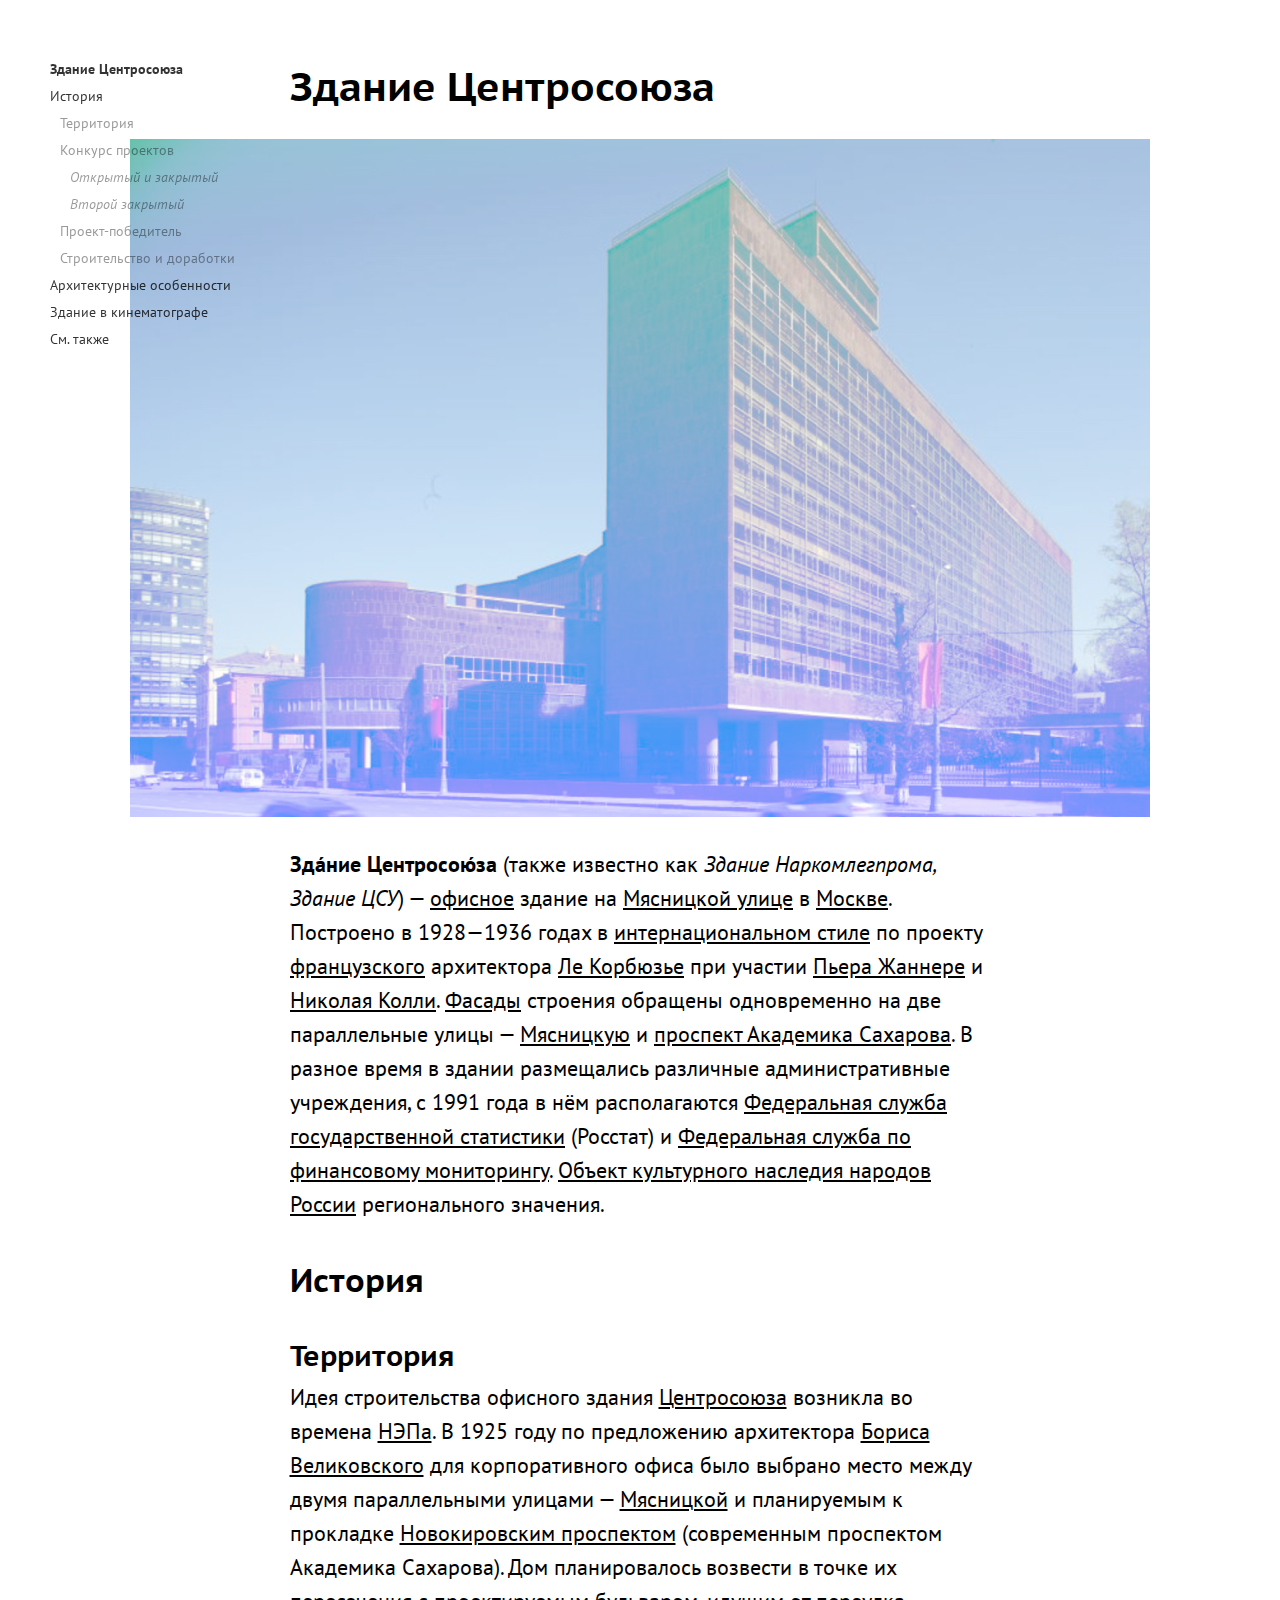
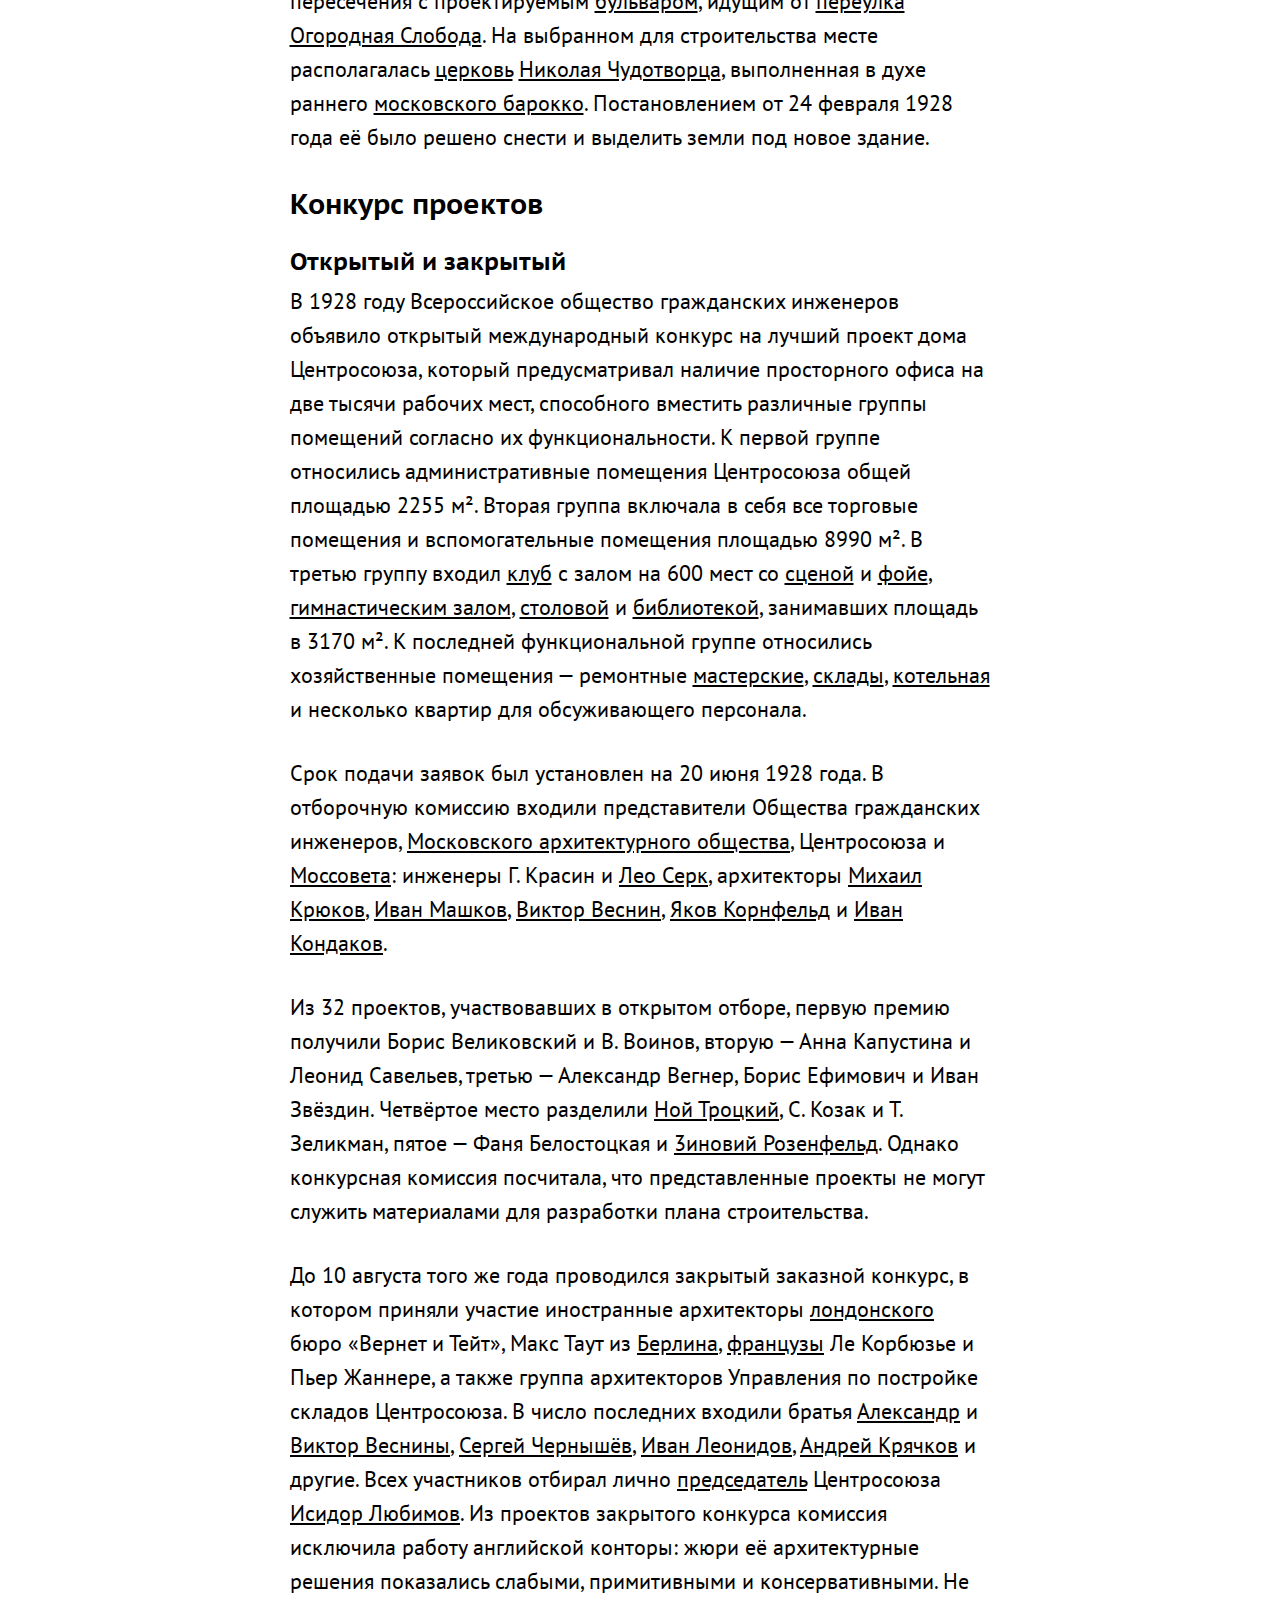
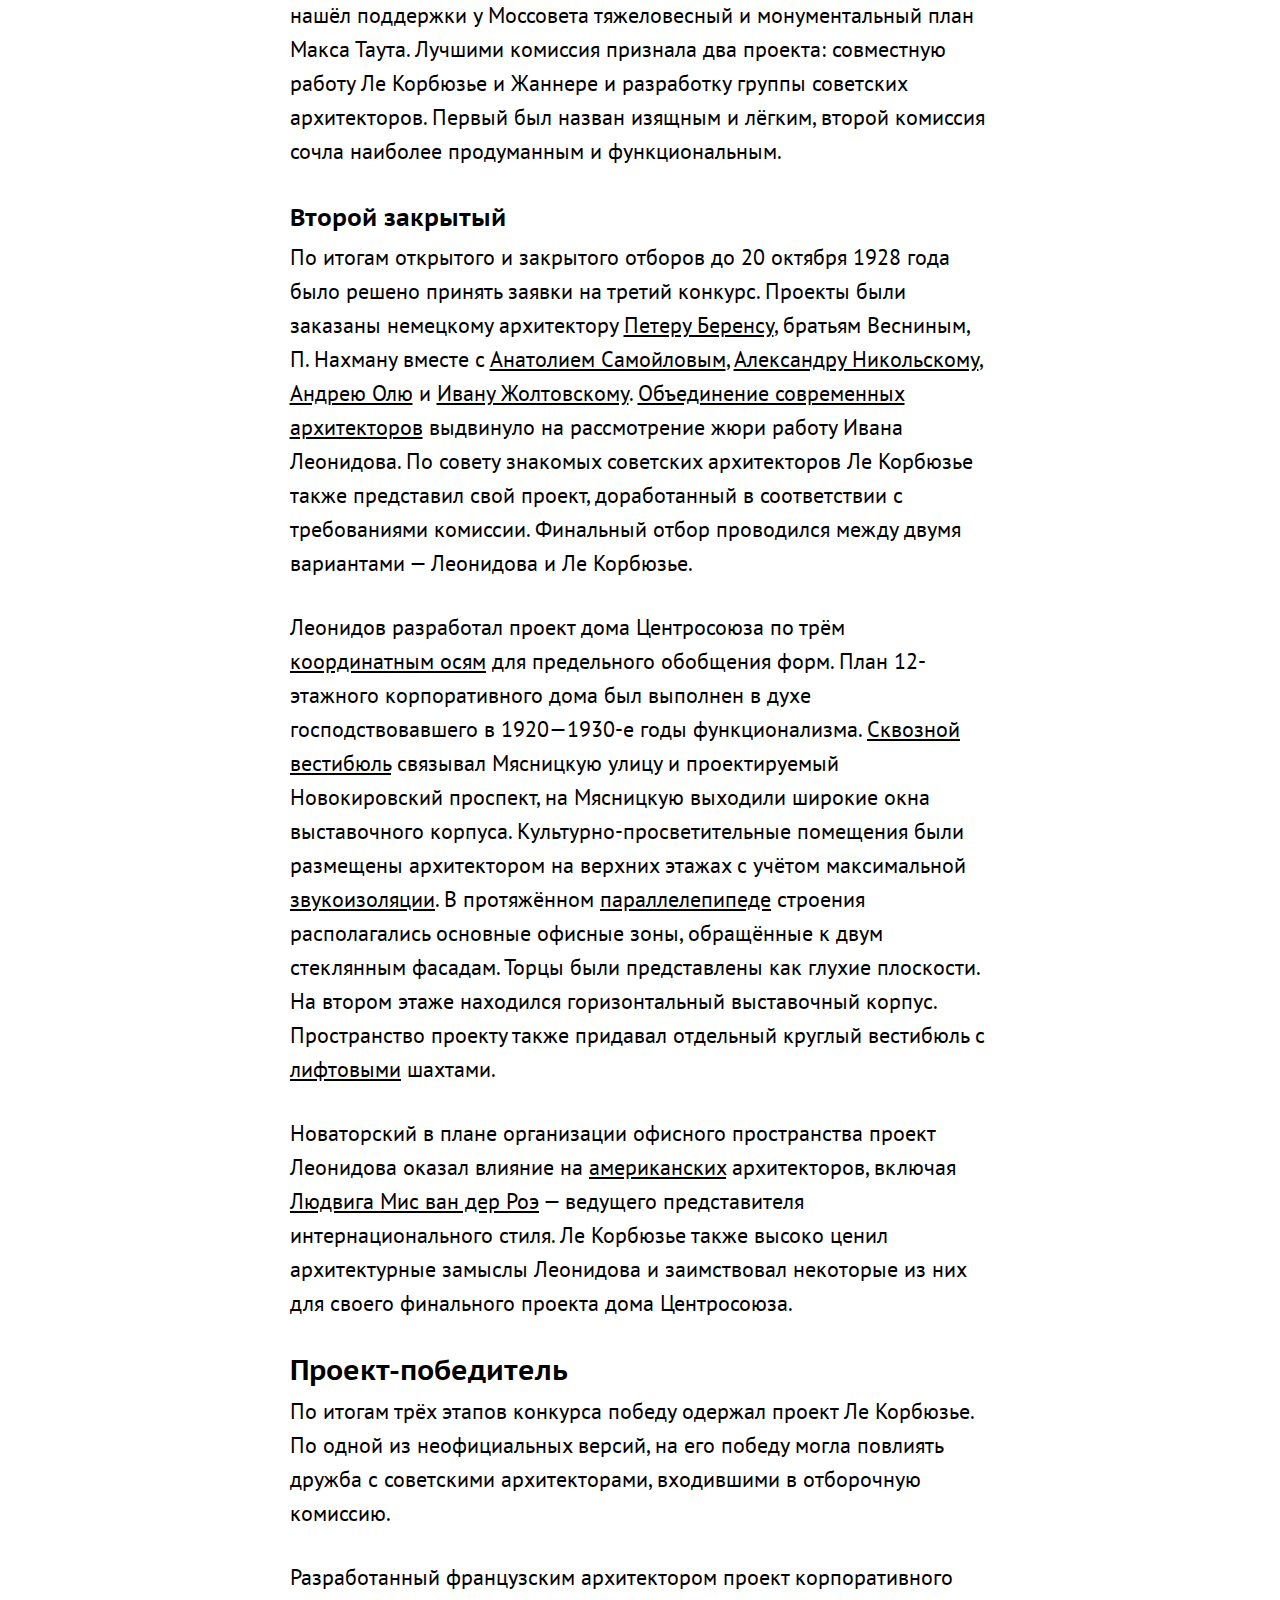
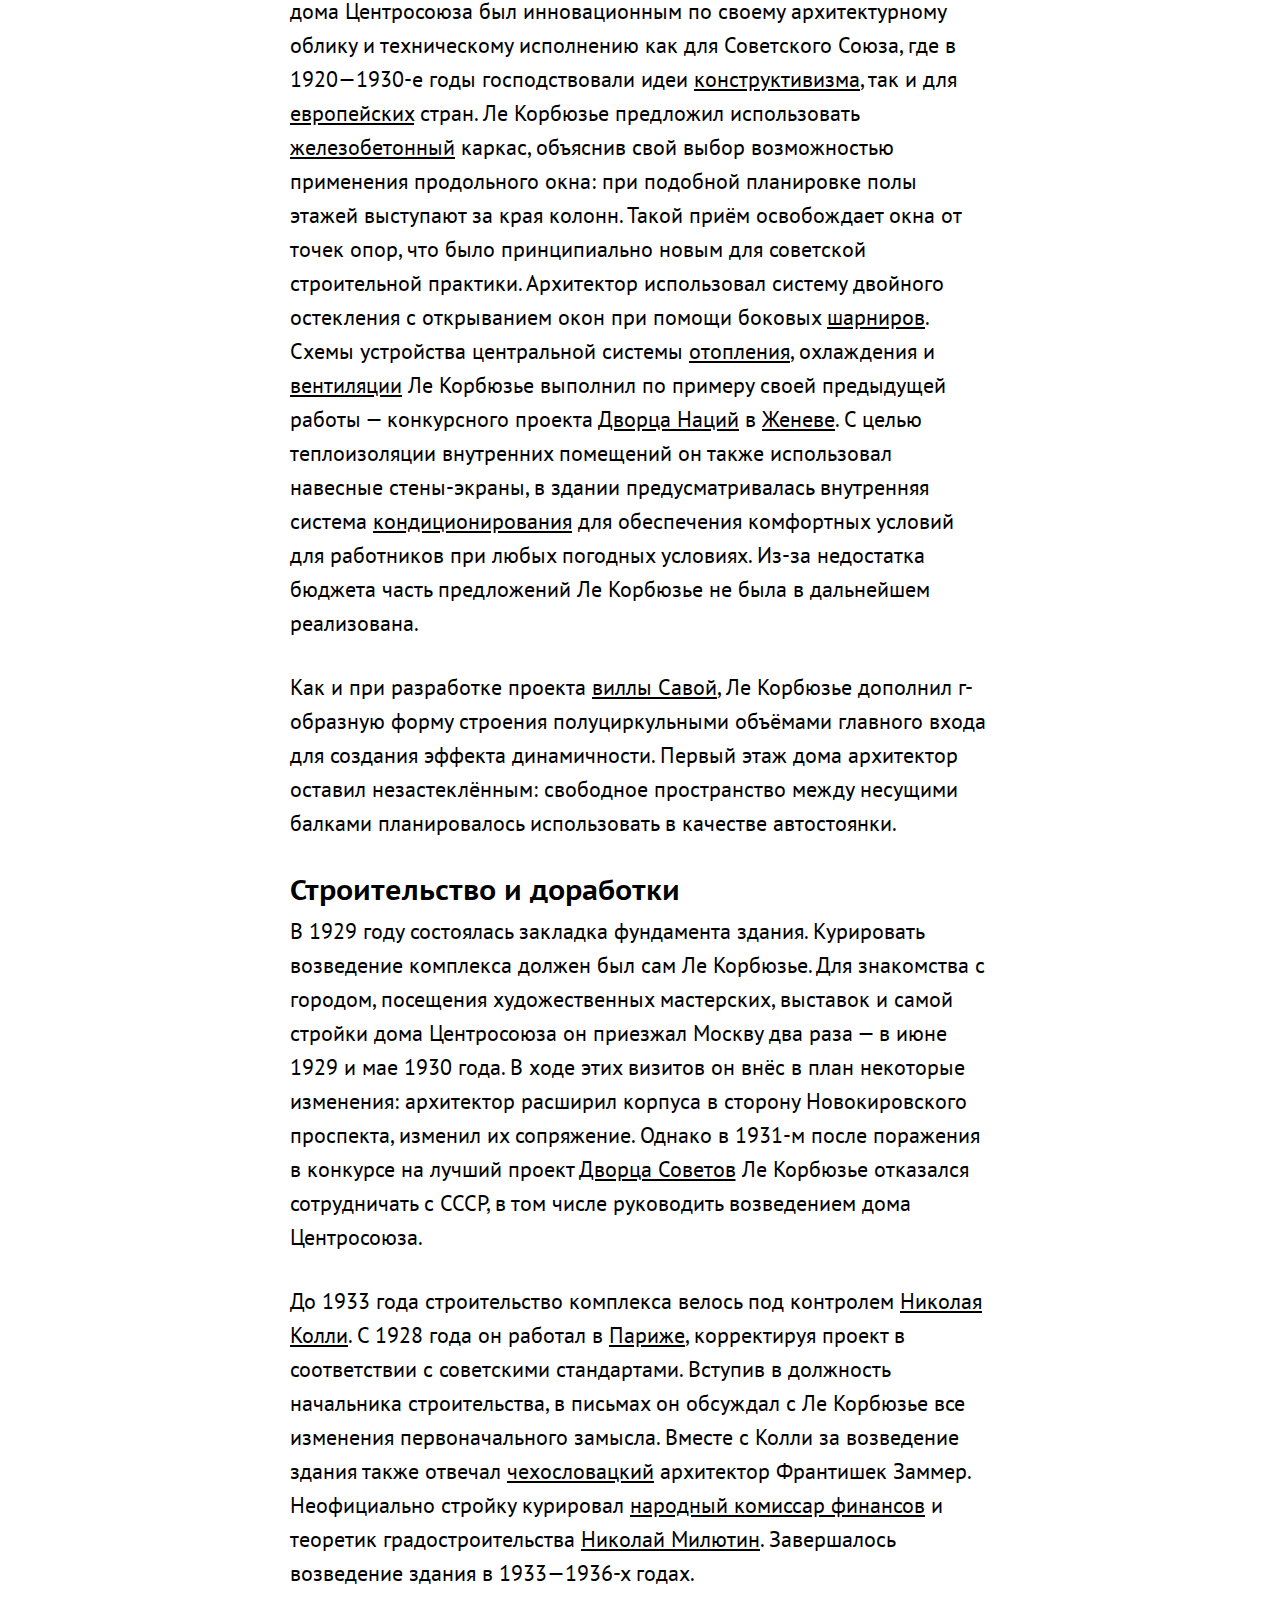
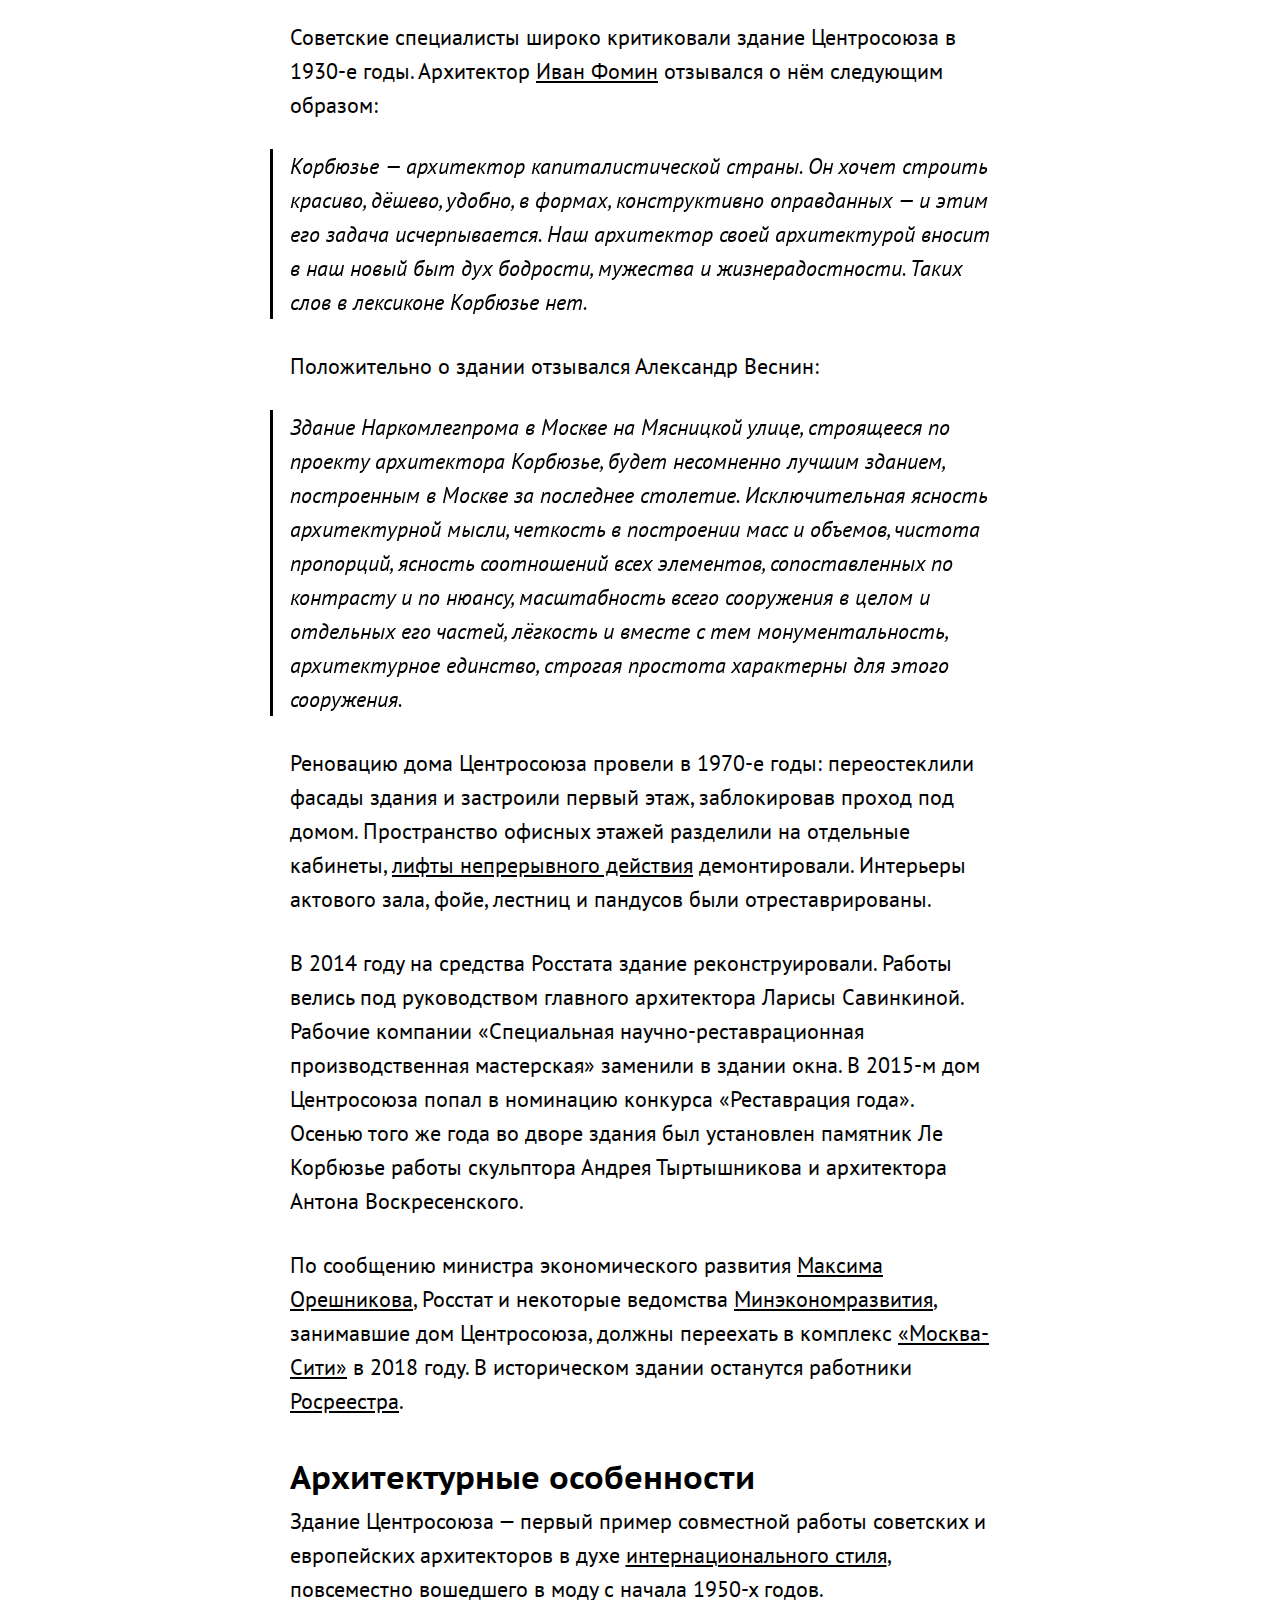
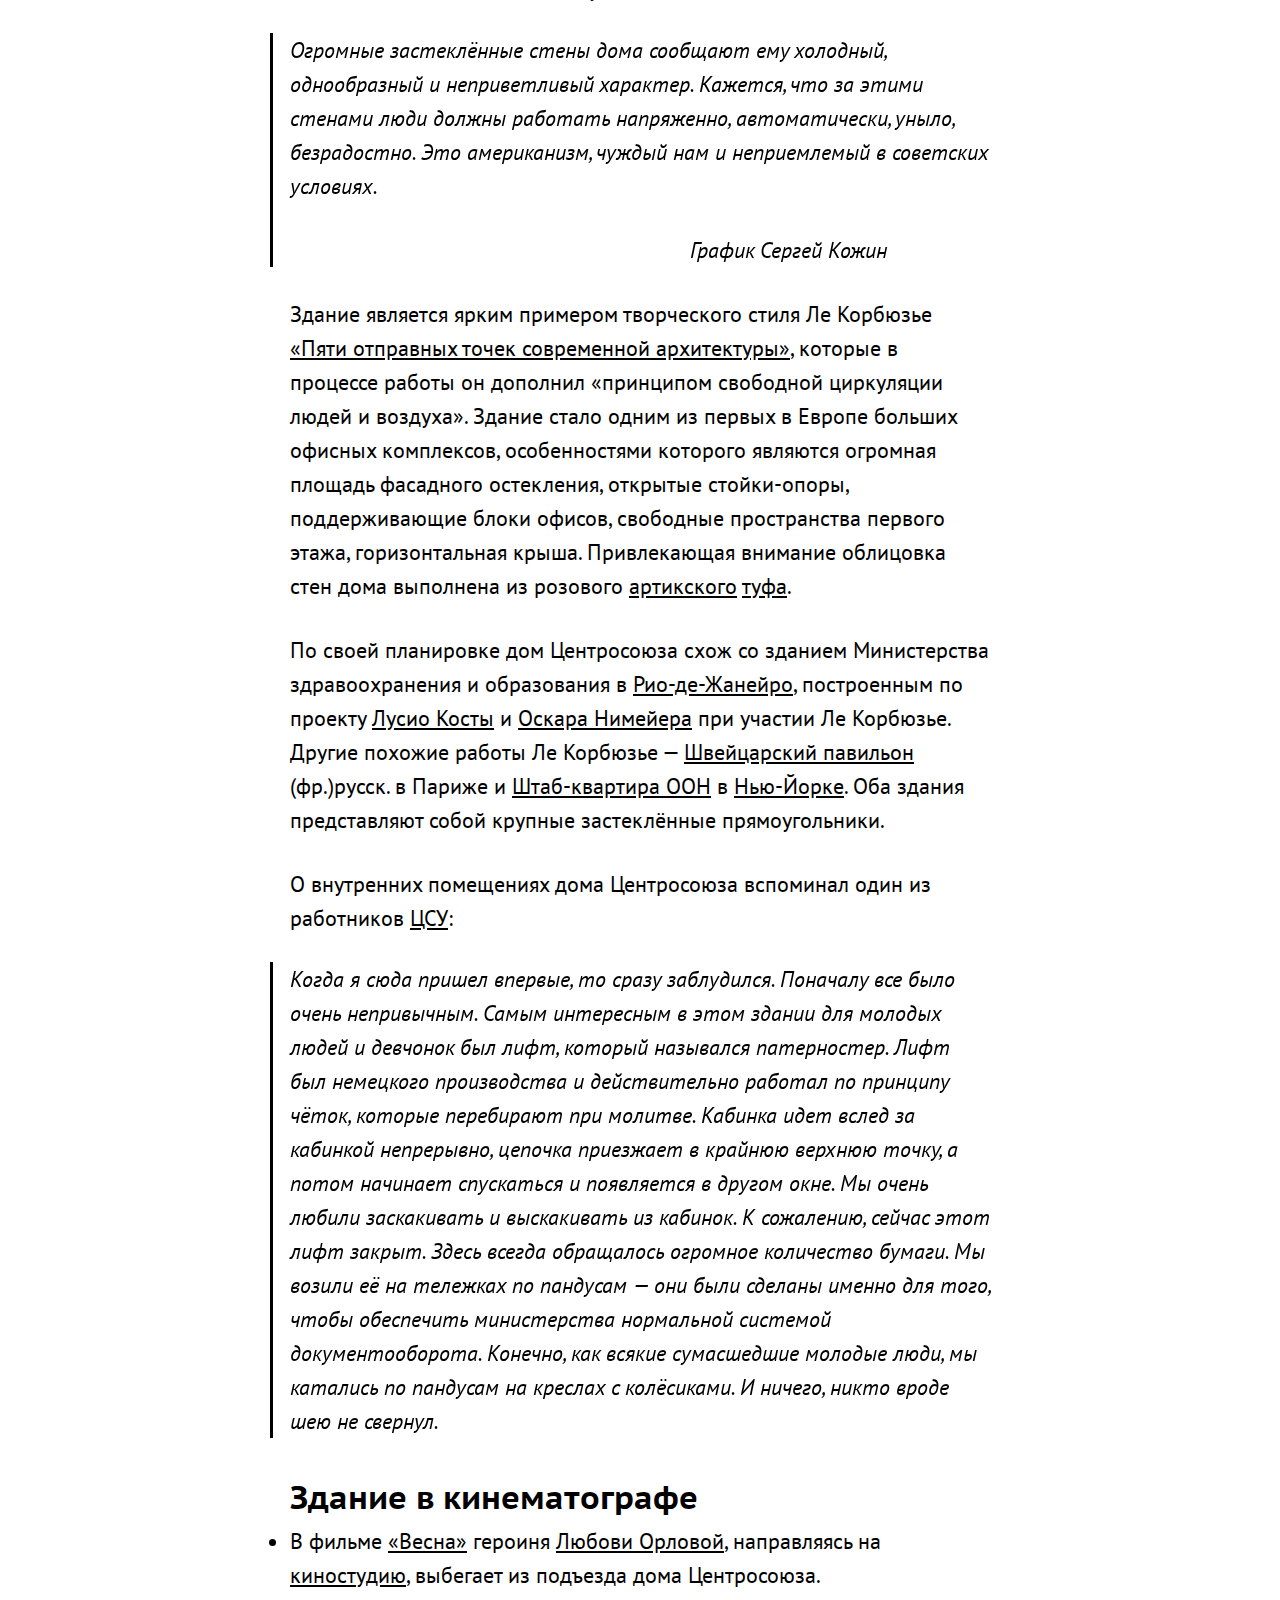
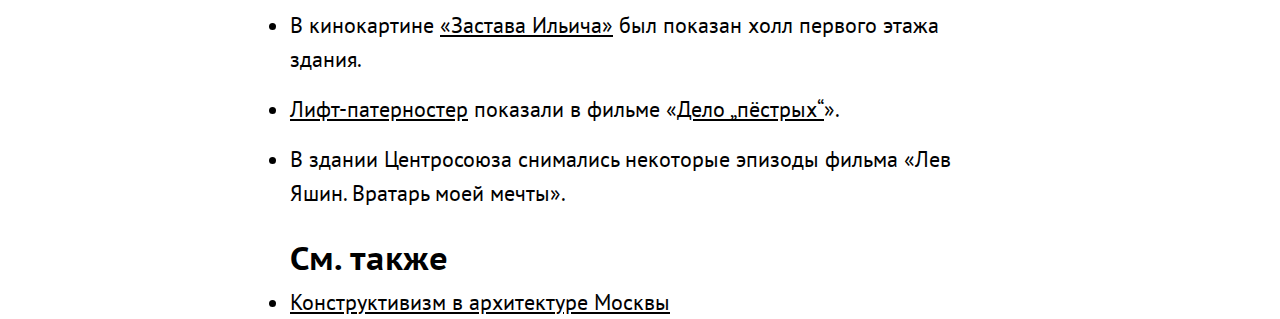
==== commit e9c92136: "Задание 3" ====
--- a/centrosouz.html
+++ b/centrosouz.html
@@ -31,7 +31,9 @@
         <li>См. также</li>
       </ul>
     </nav>
-    <h1>Здание Центросоюза</h1>
+
+  <article>
+      <h1>Здание Центросоюза</h1>
     <img src="centrosouz.jpg" alt="Здание Центросоюза">
 
     <p><b>Зда́ние Центросою́за</b> (также известно как <i>Здание Наркомлегпрома, Здание ЦСУ</i>) — <a href="https://ru.wikipedia.org/wiki/%D0%9E%D1%84%D0%B8%D1%81">офисное</a> здание на <a href="https://ru.wikipedia.org/wiki/%D0%9C%D1%8F%D1%81%D0%BD%D0%B8%D1%86%D0%BA%D0%B0%D1%8F_%D1%83%D0%BB%D0%B8%D1%86%D0%B0">Мясницкой улице</a> в <a href="https://ru.wikipedia.org/wiki/%D0%9C%D0%BE%D1%81%D0%BA%D0%B2%D0%B0">Москве</a>. Построено в 1928—1936 годах в <a href="https://ru.wikipedia.org/wiki/%D0%98%D0%BD%D1%82%D0%B5%D1%80%D0%BD%D0%B0%D1%86%D0%B8%D0%BE%D0%BD%D0%B0%D0%BB%D1%8C%D0%BD%D1%8B%D0%B9_%D1%81%D1%82%D0%B8%D0%BB%D1%8C">интернациональном стиле</a> по проекту <a href="https://ru.wikipedia.org/wiki/%D0%A4%D1%80%D0%B0%D0%BD%D1%86%D0%B8%D1%8F">французского</a> архитектора <a href="https://ru.wikipedia.org/wiki/%D0%9B%D0%B5_%D0%9A%D0%BE%D1%80%D0%B1%D1%8E%D0%B7%D1%8C%D0%B5">Ле Корбюзье</a> при участии <a href="https://ru.wikipedia.org/wiki/%D0%96%D0%B0%D0%BD%D0%BD%D0%B5%D1%80%D0%B5,_%D0%9F%D1%8C%D0%B5%D1%80">Пьера Жаннере</a> и <a href="https://ru.wikipedia.org/wiki/%D0%9A%D0%BE%D0%BB%D0%BB%D0%B8,_%D0%9D%D0%B8%D0%BA%D0%BE%D0%BB%D0%B0%D0%B9_%D0%94%D0%B6%D0%B5%D0%BC%D1%81%D0%BE%D0%B2%D0%B8%D1%87">Николая Колли</a>. <a href="https://ru.wikipedia.org/wiki/%D0%A4%D0%B0%D1%81%D0%B0%D0%B4">Фасады</a> строения обращены одновременно на две параллельные улицы — <a href="https://ru.wikipedia.org/wiki/%D0%9C%D1%8F%D1%81%D0%BD%D0%B8%D1%86%D0%BA%D0%B0%D1%8F_%D1%83%D0%BB%D0%B8%D1%86%D0%B0">Мясницкую</a> и <a href="https://ru.wikipedia.org/wiki/%D0%9F%D1%80%D0%BE%D1%81%D0%BF%D0%B5%D0%BA%D1%82_%D0%90%D0%BA%D0%B0%D0%B4%D0%B5%D0%BC%D0%B8%D0%BA%D0%B0_%D0%A1%D0%B0%D1%85%D0%B0%D1%80%D0%BE%D0%B2%D0%B0_(%D0%9C%D0%BE%D1%81%D0%BA%D0%B2%D0%B0)">проспект Академика Сахарова</a>. В разное время в здании размещались различные административные учреждения, с 1991 года в нём располагаются <a href="https://ru.wikipedia.org/wiki/%D0%A4%D0%B5%D0%B4%D0%B5%D1%80%D0%B0%D0%BB%D1%8C%D0%BD%D0%B0%D1%8F_%D1%81%D0%BB%D1%83%D0%B6%D0%B1%D0%B0_%D0%B3%D0%BE%D1%81%D1%83%D0%B4%D0%B0%D1%80%D1%81%D1%82%D0%B2%D0%B5%D0%BD%D0%BD%D0%BE%D0%B9_%D1%81%D1%82%D0%B0%D1%82%D0%B8%D1%81%D1%82%D0%B8%D0%BA%D0%B8">Федеральная служба государственной статистики</a> (Росстат) и <a href="https://ru.wikipedia.org/wiki/%D0%A4%D0%B5%D0%B4%D0%B5%D1%80%D0%B0%D0%BB%D1%8C%D0%BD%D0%B0%D1%8F_%D1%81%D0%BB%D1%83%D0%B6%D0%B1%D0%B0_%D0%BF%D0%BE_%D1%84%D0%B8%D0%BD%D0%B0%D0%BD%D1%81%D0%BE%D0%B2%D0%BE%D0%BC%D1%83_%D0%BC%D0%BE%D0%BD%D0%B8%D1%82%D0%BE%D1%80%D0%B8%D0%BD%D0%B3%D1%83">Федеральная служба по финансовому мониторингу</a>. <a href="https://ru.wikipedia.org/wiki/%D0%9E%D0%B1%D1%8A%D0%B5%D0%BA%D1%82_%D0%BA%D1%83%D0%BB%D1%8C%D1%82%D1%83%D1%80%D0%BD%D0%BE%D0%B3%D0%BE_%D0%BD%D0%B0%D1%81%D0%BB%D0%B5%D0%B4%D0%B8%D1%8F_%D0%A0%D0%BE%D1%81%D1%81%D0%B8%D0%B8">Объект культурного наследия народов России</a> регионального значения.</p>
@@ -85,7 +87,7 @@
     <p>По своей планировке дом Центросоюза схож со зданием Министерства здравоохранения и образования в <a href="https://ru.wikipedia.org/wiki/%D0%A0%D0%B8%D0%BE-%D0%B4%D0%B5-%D0%96%D0%B0%D0%BD%D0%B5%D0%B9%D1%80%D0%BE">Рио-де-Жанейро</a>, построенным по проекту <a href="https://ru.wikipedia.org/wiki/%D0%9A%D0%BE%D1%81%D1%82%D0%B0,_%D0%9B%D1%83%D1%81%D0%B8%D0%BE">Лусио Косты</a> и <a href="https://ru.wikipedia.org/wiki/%D0%9D%D0%B8%D0%BC%D0%B5%D0%B9%D0%B5%D1%80,_%D0%9E%D1%81%D0%BA%D0%B0%D1%80">Оскара Нимейера</a> при участии Ле Корбюзье. Другие похожие работы Ле Корбюзье — <a href="https://fr.wikipedia.org/wiki/Fondation_suisse">Швейцарский павильон</a> (фр.)русск. в Париже и <a href="https://ru.wikipedia.org/wiki/%D0%A8%D1%82%D0%B0%D0%B1-%D0%BA%D0%B2%D0%B0%D1%80%D1%82%D0%B8%D1%80%D0%B0_%D0%9E%D0%9E%D0%9D">Штаб-квартира ООН</a> в <a href="https://ru.wikipedia.org/wiki/%D0%9D%D1%8C%D1%8E-%D0%99%D0%BE%D1%80%D0%BA">Нью-Йорке</a>. Оба здания представляют собой крупные застеклённые прямоугольники.</p>
     <p>О внутренних помещениях дома Центросоюза вспоминал один из работников <a href="https://ru.wikipedia.org/wiki/%D0%A6%D0%B5%D0%BD%D1%82%D1%80%D0%B0%D0%BB%D1%8C%D0%BD%D0%BE%D0%B5_%D1%81%D1%82%D0%B0%D1%82%D0%B8%D1%81%D1%82%D0%B8%D1%87%D0%B5%D1%81%D0%BA%D0%BE%D0%B5_%D1%83%D0%BF%D1%80%D0%B0%D0%B2%D0%BB%D0%B5%D0%BD%D0%B8%D0%B5">ЦСУ</a>:</p>
 
-    <blockquote cite="https://ru.wikipedia.org/wiki/%D0%97%D0%B4%D0%B0%D0%BD%D0%B8%D0%B5_%D0%A6%D0%B5%D0%BD%D1%82%D1%80%D0%BE%D1%81%D0%BE%D1%8E%D0%B7%D0%B0">	Когда я сюда пришел впервые, то сразу заблудился. Поначалу все было очень непривычным. Самым интересным в этом здании для молодых людей и девчонок был лифт, который назывался патерностер. Лифт был немецкого производства и действительно работал по принципу чёток, которые перебирают при молитве. Кабинка идет вслед за кабинкой непрерывно, цепочка приезжает в крайнюю верхнюю точку, а потом начинает спускаться и появляется в другом окне. Мы очень любили заскакивать и выскакивать из кабинок. К сожалению, сейчас этот лифт закрыт. Здесь всегда обращалось огромное количество бумаги. Мы возили её на тележках по пандусам — они были сделаны именно для того, чтобы обеспечить министерства нормальной системой документооборота. Конечно, как всякие сумасшедшие молодые люди, мы катались по пандусам на креслах с колёсиками. И ничего, никто вроде шею не свернул.</blockquote>
+    <blockquote cite="https://ru.wikipedia.org/wiki/%D0%97%D0%B4%D0%B0%D0%BD%D0%B8%D0%B5_%D0%A6%D0%B5%D0%BD%D1%82%D1%80%D0%BE%D1%81%D0%BE%D1%8E%D0%B7%D0%B0">  Когда я сюда пришел впервые, то сразу заблудился. Поначалу все было очень непривычным. Самым интересным в этом здании для молодых людей и девчонок был лифт, который назывался патерностер. Лифт был немецкого производства и действительно работал по принципу чёток, которые перебирают при молитве. Кабинка идет вслед за кабинкой непрерывно, цепочка приезжает в крайнюю верхнюю точку, а потом начинает спускаться и появляется в другом окне. Мы очень любили заскакивать и выскакивать из кабинок. К сожалению, сейчас этот лифт закрыт. Здесь всегда обращалось огромное количество бумаги. Мы возили её на тележках по пандусам — они были сделаны именно для того, чтобы обеспечить министерства нормальной системой документооборота. Конечно, как всякие сумасшедшие молодые люди, мы катались по пандусам на креслах с колёсиками. И ничего, никто вроде шею не свернул.</blockquote>
 
     <h2>Здание в кинематографе</h2>
     <ul>
@@ -100,6 +102,6 @@
     <ul>
       <li><a href="https://ru.wikipedia.org/wiki/%D0%9A%D0%BE%D0%BD%D1%81%D1%82%D1%80%D1%83%D0%BA%D1%82%D0%B8%D0%B2%D0%B8%D0%B7%D0%BC_%D0%B2_%D0%B0%D1%80%D1%85%D0%B8%D1%82%D0%B5%D0%BA%D1%82%D1%83%D1%80%D0%B5_%D0%9C%D0%BE%D1%81%D0%BA%D0%B2%D1%8B">Конструктивизм в архитектуре Москвы</a></li>
     </ul>
-
+    </article>
   </body>
 </html>
--- a/style.css
+++ b/style.css
@@ -1,9 +1,11 @@
 body {
-  /* background-image: url("Wikimedium-Post.jpg"); */
   background-repeat: no-repeat;
   background-position: center top;
 }
 
+a {
+  color: inherit;
+}
 
 h1, h2, h3, h4, p, ol, ul, blockquote {
   width: 700px;
--- a/sidebar.css
+++ b/sidebar.css
@@ -6,6 +6,10 @@
 
 nav ul {
   margin: 0;
+}
+
+nav a {
+  text-decoration: none;
 }
 
 nav li {
@@ -31,3 +35,13 @@
 nav ul ul ul li {
   font-style: italic;
 }
+
+article ul li {
+  list-style: disc;
+}
+
+article ol li {
+  list-style: decimal;
+  width: 680px;
+  margin-left: 20px;
+}
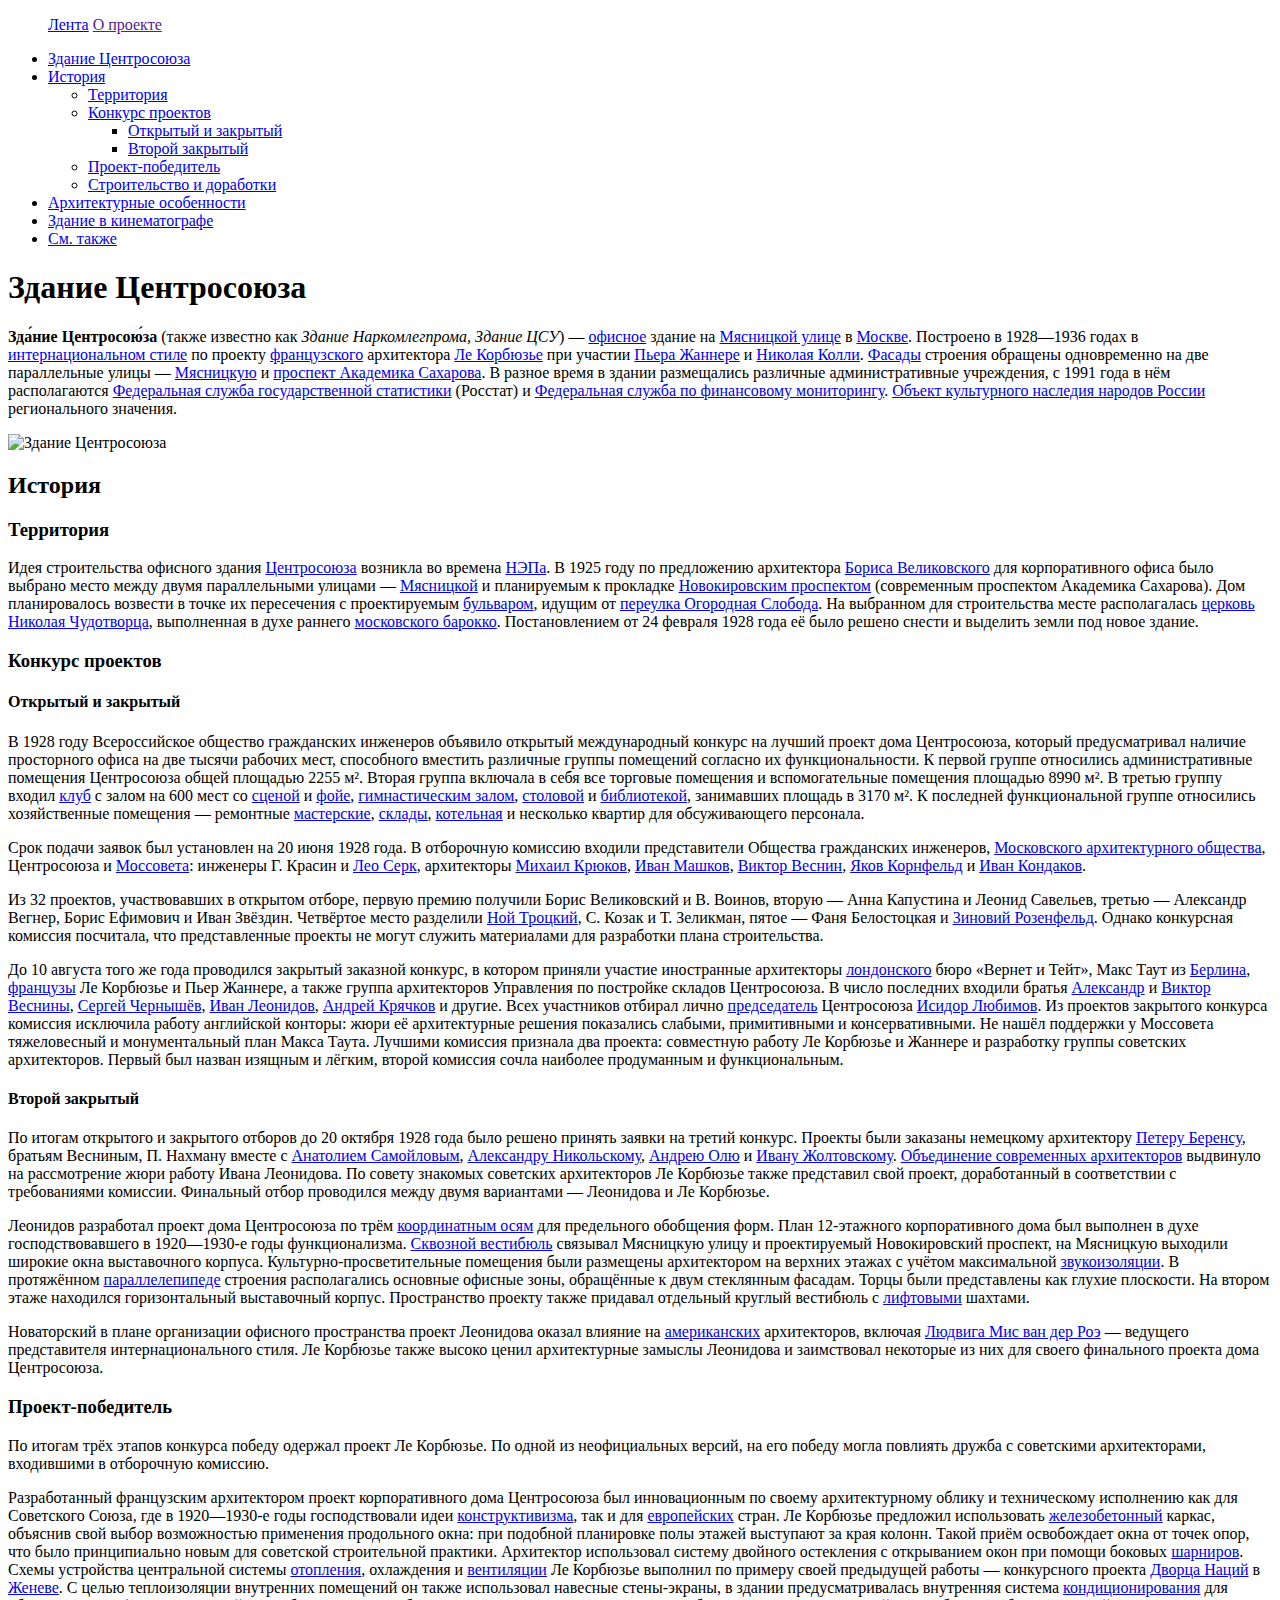
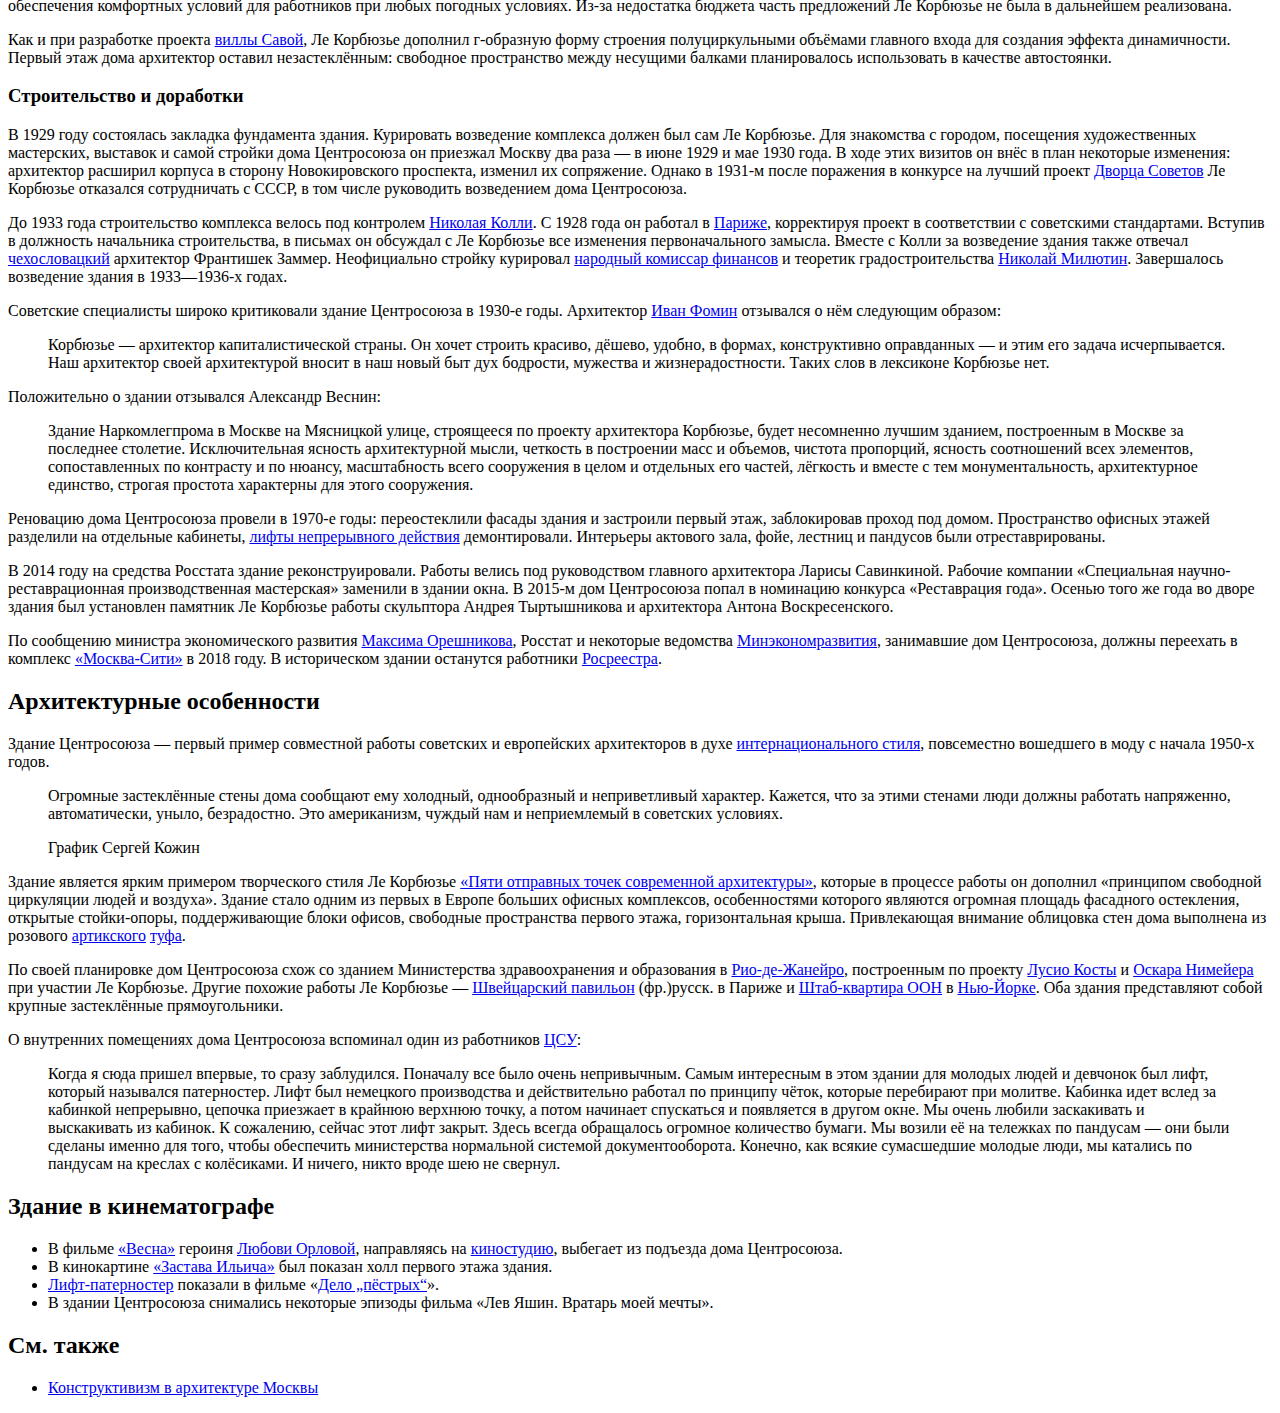
==== commit 3cf9a77c: "Задание 6" ====
--- a/centrosouz.html
+++ b/centrosouz.html
@@ -1,107 +1,114 @@
 <!DOCTYPE html>
-<html lang="en" dir="ltr">
+<html lang="ru" dir="ltr">
   <head>
     <meta charset="utf-8">
+    <meta name="viewport" content="width=device-width, initial-scale=1.0">
     <title>Здание Центросоюза</title>
-    <link rel="stylesheet" href="reset.css">
-    <link href="https://fonts.googleapis.com/css2?family=PT+Sans+Caption:wght@400;700&family=PT+Sans:ital,wght@0,400;0,700;1,400;1,700&display=swap" rel="stylesheet">
-    <link rel="stylesheet" href="style.css">
-    <link rel="stylesheet" href="sidebar.css">
+    <link rel="stylesheet" href="stylesheets/style.css">
+    <script src="javascripts/jquery.js" charset="utf-8"></script>
+    <script src="javascripts/sidebar.js" charset="utf-8"></script>
+    </script>
   </head>
   <body>
 
+    <menu>
+      <a href="posts.html">Лента</a>
+      <a href="">О проекте</a>
+    </menu>
+
     <nav>
       <ul>
-        <li>Здание Центросоюза</li>
-        <li>История
+        <li><a href="#h1">Здание Центросоюза</a></li>
+        <li><a href="#ist">История</a>
         <ul>
-          <li>Территория</li>
-          <li>Конкурс проектов
+          <li><a href="#terr">Территория</a></li>
+          <li><a href="#konk">Конкурс проектов</a>
           <ul>
-            <li>Открытый и закрытый</li>
-            <li>Второй закрытый</li>
+            <li><a href="#otzak">Открытый и закрытый</a></li>
+            <li><a href="#2zak">Второй закрытый</a></li>
           </ul>
           </li>
-          <li>Проект-победитель</li>
-          <li>Строительство и доработки</li>
+          <li><a href="#pobeda">Проект-победитель</a></li>
+          <li><a href="#stroj">Строительство и доработки</a></li>
         </ul>
         </li>
-        <li>Архитектурные особенности</li>
-        <li>Здание в кинематографе</li>
-        <li>См. также</li>
+        <li><a href="#arhit">Архитектурные особенности</a></li>
+        <li><a href="#kino">Здание в кинематографе</a></li>
+        <li><a href="#takze">См. также</a></li>
       </ul>
     </nav>
 
-  <article>
-      <h1>Здание Центросоюза</h1>
-    <img src="centrosouz.jpg" alt="Здание Центросоюза">
+    <article>
+      <h1 id="h1">Здание Центросоюза</h1>
 
-    <p><b>Зда́ние Центросою́за</b> (также известно как <i>Здание Наркомлегпрома, Здание ЦСУ</i>) — <a href="https://ru.wikipedia.org/wiki/%D0%9E%D1%84%D0%B8%D1%81">офисное</a> здание на <a href="https://ru.wikipedia.org/wiki/%D0%9C%D1%8F%D1%81%D0%BD%D0%B8%D1%86%D0%BA%D0%B0%D1%8F_%D1%83%D0%BB%D0%B8%D1%86%D0%B0">Мясницкой улице</a> в <a href="https://ru.wikipedia.org/wiki/%D0%9C%D0%BE%D1%81%D0%BA%D0%B2%D0%B0">Москве</a>. Построено в 1928—1936 годах в <a href="https://ru.wikipedia.org/wiki/%D0%98%D0%BD%D1%82%D0%B5%D1%80%D0%BD%D0%B0%D1%86%D0%B8%D0%BE%D0%BD%D0%B0%D0%BB%D1%8C%D0%BD%D1%8B%D0%B9_%D1%81%D1%82%D0%B8%D0%BB%D1%8C">интернациональном стиле</a> по проекту <a href="https://ru.wikipedia.org/wiki/%D0%A4%D1%80%D0%B0%D0%BD%D1%86%D0%B8%D1%8F">французского</a> архитектора <a href="https://ru.wikipedia.org/wiki/%D0%9B%D0%B5_%D0%9A%D0%BE%D1%80%D0%B1%D1%8E%D0%B7%D1%8C%D0%B5">Ле Корбюзье</a> при участии <a href="https://ru.wikipedia.org/wiki/%D0%96%D0%B0%D0%BD%D0%BD%D0%B5%D1%80%D0%B5,_%D0%9F%D1%8C%D0%B5%D1%80">Пьера Жаннере</a> и <a href="https://ru.wikipedia.org/wiki/%D0%9A%D0%BE%D0%BB%D0%BB%D0%B8,_%D0%9D%D0%B8%D0%BA%D0%BE%D0%BB%D0%B0%D0%B9_%D0%94%D0%B6%D0%B5%D0%BC%D1%81%D0%BE%D0%B2%D0%B8%D1%87">Николая Колли</a>. <a href="https://ru.wikipedia.org/wiki/%D0%A4%D0%B0%D1%81%D0%B0%D0%B4">Фасады</a> строения обращены одновременно на две параллельные улицы — <a href="https://ru.wikipedia.org/wiki/%D0%9C%D1%8F%D1%81%D0%BD%D0%B8%D1%86%D0%BA%D0%B0%D1%8F_%D1%83%D0%BB%D0%B8%D1%86%D0%B0">Мясницкую</a> и <a href="https://ru.wikipedia.org/wiki/%D0%9F%D1%80%D0%BE%D1%81%D0%BF%D0%B5%D0%BA%D1%82_%D0%90%D0%BA%D0%B0%D0%B4%D0%B5%D0%BC%D0%B8%D0%BA%D0%B0_%D0%A1%D0%B0%D1%85%D0%B0%D1%80%D0%BE%D0%B2%D0%B0_(%D0%9C%D0%BE%D1%81%D0%BA%D0%B2%D0%B0)">проспект Академика Сахарова</a>. В разное время в здании размещались различные административные учреждения, с 1991 года в нём располагаются <a href="https://ru.wikipedia.org/wiki/%D0%A4%D0%B5%D0%B4%D0%B5%D1%80%D0%B0%D0%BB%D1%8C%D0%BD%D0%B0%D1%8F_%D1%81%D0%BB%D1%83%D0%B6%D0%B1%D0%B0_%D0%B3%D0%BE%D1%81%D1%83%D0%B4%D0%B0%D1%80%D1%81%D1%82%D0%B2%D0%B5%D0%BD%D0%BD%D0%BE%D0%B9_%D1%81%D1%82%D0%B0%D1%82%D0%B8%D1%81%D1%82%D0%B8%D0%BA%D0%B8">Федеральная служба государственной статистики</a> (Росстат) и <a href="https://ru.wikipedia.org/wiki/%D0%A4%D0%B5%D0%B4%D0%B5%D1%80%D0%B0%D0%BB%D1%8C%D0%BD%D0%B0%D1%8F_%D1%81%D0%BB%D1%83%D0%B6%D0%B1%D0%B0_%D0%BF%D0%BE_%D1%84%D0%B8%D0%BD%D0%B0%D0%BD%D1%81%D0%BE%D0%B2%D0%BE%D0%BC%D1%83_%D0%BC%D0%BE%D0%BD%D0%B8%D1%82%D0%BE%D1%80%D0%B8%D0%BD%D0%B3%D1%83">Федеральная служба по финансовому мониторингу</a>. <a href="https://ru.wikipedia.org/wiki/%D0%9E%D0%B1%D1%8A%D0%B5%D0%BA%D1%82_%D0%BA%D1%83%D0%BB%D1%8C%D1%82%D1%83%D1%80%D0%BD%D0%BE%D0%B3%D0%BE_%D0%BD%D0%B0%D1%81%D0%BB%D0%B5%D0%B4%D0%B8%D1%8F_%D0%A0%D0%BE%D1%81%D1%81%D0%B8%D0%B8">Объект культурного наследия народов России</a> регионального значения.</p>
+      <p><b>Зда́ние Центросою́за</b> (также известно как <i>Здание Наркомлегпрома, Здание ЦСУ</i>) — <a href="https://ru.wikipedia.org/wiki/%D0%9E%D1%84%D0%B8%D1%81">офисное</a> здание на <a href="https://ru.wikipedia.org/wiki/%D0%9C%D1%8F%D1%81%D0%BD%D0%B8%D1%86%D0%BA%D0%B0%D1%8F_%D1%83%D0%BB%D0%B8%D1%86%D0%B0">Мясницкой улице</a> в <a href="https://ru.wikipedia.org/wiki/%D0%9C%D0%BE%D1%81%D0%BA%D0%B2%D0%B0">Москве</a>. Построено в 1928—1936 годах в <a href="https://ru.wikipedia.org/wiki/%D0%98%D0%BD%D1%82%D0%B5%D1%80%D0%BD%D0%B0%D1%86%D0%B8%D0%BE%D0%BD%D0%B0%D0%BB%D1%8C%D0%BD%D1%8B%D0%B9_%D1%81%D1%82%D0%B8%D0%BB%D1%8C">интернациональном стиле</a> по проекту <a href="https://ru.wikipedia.org/wiki/%D0%A4%D1%80%D0%B0%D0%BD%D1%86%D0%B8%D1%8F">французского</a> архитектора <a href="https://ru.wikipedia.org/wiki/%D0%9B%D0%B5_%D0%9A%D0%BE%D1%80%D0%B1%D1%8E%D0%B7%D1%8C%D0%B5">Ле Корбюзье</a> при участии <a href="https://ru.wikipedia.org/wiki/%D0%96%D0%B0%D0%BD%D0%BD%D0%B5%D1%80%D0%B5,_%D0%9F%D1%8C%D0%B5%D1%80">Пьера Жаннере</a> и <a href="https://ru.wikipedia.org/wiki/%D0%9A%D0%BE%D0%BB%D0%BB%D0%B8,_%D0%9D%D0%B8%D0%BA%D0%BE%D0%BB%D0%B0%D0%B9_%D0%94%D0%B6%D0%B5%D0%BC%D1%81%D0%BE%D0%B2%D0%B8%D1%87">Николая Колли</a>. <a href="https://ru.wikipedia.org/wiki/%D0%A4%D0%B0%D1%81%D0%B0%D0%B4">Фасады</a> строения обращены одновременно на две параллельные улицы — <a href="https://ru.wikipedia.org/wiki/%D0%9C%D1%8F%D1%81%D0%BD%D0%B8%D1%86%D0%BA%D0%B0%D1%8F_%D1%83%D0%BB%D0%B8%D1%86%D0%B0">Мясницкую</a> и <a href="https://ru.wikipedia.org/wiki/%D0%9F%D1%80%D0%BE%D1%81%D0%BF%D0%B5%D0%BA%D1%82_%D0%90%D0%BA%D0%B0%D0%B4%D0%B5%D0%BC%D0%B8%D0%BA%D0%B0_%D0%A1%D0%B0%D1%85%D0%B0%D1%80%D0%BE%D0%B2%D0%B0_(%D0%9C%D0%BE%D1%81%D0%BA%D0%B2%D0%B0)">проспект Академика Сахарова</a>. В разное время в здании размещались различные административные учреждения, с 1991 года в нём располагаются <a href="https://ru.wikipedia.org/wiki/%D0%A4%D0%B5%D0%B4%D0%B5%D1%80%D0%B0%D0%BB%D1%8C%D0%BD%D0%B0%D1%8F_%D1%81%D0%BB%D1%83%D0%B6%D0%B1%D0%B0_%D0%B3%D0%BE%D1%81%D1%83%D0%B4%D0%B0%D1%80%D1%81%D1%82%D0%B2%D0%B5%D0%BD%D0%BD%D0%BE%D0%B9_%D1%81%D1%82%D0%B0%D1%82%D0%B8%D1%81%D1%82%D0%B8%D0%BA%D0%B8">Федеральная служба государственной статистики</a> (Росстат) и <a href="https://ru.wikipedia.org/wiki/%D0%A4%D0%B5%D0%B4%D0%B5%D1%80%D0%B0%D0%BB%D1%8C%D0%BD%D0%B0%D1%8F_%D1%81%D0%BB%D1%83%D0%B6%D0%B1%D0%B0_%D0%BF%D0%BE_%D1%84%D0%B8%D0%BD%D0%B0%D0%BD%D1%81%D0%BE%D0%B2%D0%BE%D0%BC%D1%83_%D0%BC%D0%BE%D0%BD%D0%B8%D1%82%D0%BE%D1%80%D0%B8%D0%BD%D0%B3%D1%83">Федеральная служба по финансовому мониторингу</a>. <a href="https://ru.wikipedia.org/wiki/%D0%9E%D0%B1%D1%8A%D0%B5%D0%BA%D1%82_%D0%BA%D1%83%D0%BB%D1%8C%D1%82%D1%83%D1%80%D0%BD%D0%BE%D0%B3%D0%BE_%D0%BD%D0%B0%D1%81%D0%BB%D0%B5%D0%B4%D0%B8%D1%8F_%D0%A0%D0%BE%D1%81%D1%81%D0%B8%D0%B8">Объект культурного наследия народов России</a> регионального значения.</p>
 
-    <h2>История</h2>
-    <h3>Территория</h3>
+      <img src="images/centrosouz.jpg" alt="Здание Центросоюза">
 
-    <p>Идея строительства офисного здания <a href="https://ru.wikipedia.org/wiki/%D0%A6%D0%B5%D0%BD%D1%82%D1%80%D0%BE%D1%81%D0%BE%D1%8E%D0%B7">Центросоюза</a> возникла во времена <a href="https://ru.wikipedia.org/wiki/%D0%9D%D0%BE%D0%B2%D0%B0%D1%8F_%D1%8D%D0%BA%D0%BE%D0%BD%D0%BE%D0%BC%D0%B8%D1%87%D0%B5%D1%81%D0%BA%D0%B0%D1%8F_%D0%BF%D0%BE%D0%BB%D0%B8%D1%82%D0%B8%D0%BA%D0%B0">НЭПа</a>. В 1925 году по предложению архитектора <a href="https://ru.wikipedia.org/wiki/%D0%92%D0%B5%D0%BB%D0%B8%D0%BA%D0%BE%D0%B2%D1%81%D0%BA%D0%B8%D0%B9,_%D0%91%D0%BE%D1%80%D0%B8%D1%81_%D0%9C%D0%B8%D1%85%D0%B0%D0%B9%D0%BB%D0%BE%D0%B2%D0%B8%D1%87">Бориса Великовского</a> для корпоративного офиса было выбрано место между двумя параллельными улицами — <a href="https://ru.wikipedia.org/wiki/%D0%9C%D1%8F%D1%81%D0%BD%D0%B8%D1%86%D0%BA%D0%B0%D1%8F_%D1%83%D0%BB%D0%B8%D1%86%D0%B0">Мясницкой</a> и планируемым к прокладке <a href="https://ru.wikipedia.org/wiki/%D0%9F%D1%80%D0%BE%D1%81%D0%BF%D0%B5%D0%BA%D1%82_%D0%90%D0%BA%D0%B0%D0%B4%D0%B5%D0%BC%D0%B8%D0%BA%D0%B0_%D0%A1%D0%B0%D1%85%D0%B0%D1%80%D0%BE%D0%B2%D0%B0_(%D0%9C%D0%BE%D1%81%D0%BA%D0%B2%D0%B0)">Новокировским проспектом</a> (современным проспектом Академика Сахарова). Дом планировалось возвести в точке их пересечения с проектируемым <a href="https://ru.wikipedia.org/wiki/%D0%91%D1%83%D0%BB%D1%8C%D0%B2%D0%B0%D1%80">бульваром</a>, идущим от <a href="https://ru.wikipedia.org/wiki/%D0%9F%D0%B5%D1%80%D0%B5%D1%83%D0%BB%D0%BE%D0%BA_%D0%9E%D0%B3%D0%BE%D1%80%D0%BE%D0%B4%D0%BD%D0%B0%D1%8F_%D0%A1%D0%BB%D0%BE%D0%B1%D0%BE%D0%B4%D0%B0">переулка Огородная Слобода</a>. На выбранном для строительства месте располагалась <a href="https://ru.wikipedia.org/wiki/%D0%A6%D0%B5%D1%80%D0%BA%D0%BE%D0%B2%D1%8C_(%D1%81%D0%BE%D0%BE%D1%80%D1%83%D0%B6%D0%B5%D0%BD%D0%B8%D0%B5)">церковь</a> <a href="https://ru.wikipedia.org/wiki/%D0%9D%D0%B8%D0%BA%D0%BE%D0%BB%D0%B0%D0%B9_%D0%A7%D1%83%D0%B4%D0%BE%D1%82%D0%B2%D0%BE%D1%80%D0%B5%D1%86">Николая Чудотворца</a>, выполненная в духе раннего <a href="https://ru.wikipedia.org/wiki/%D0%9C%D0%BE%D1%81%D0%BA%D0%BE%D0%B2%D1%81%D0%BA%D0%BE%D0%B5_%D0%B1%D0%B0%D1%80%D0%BE%D0%BA%D0%BA%D0%BE">московского барокко</a>. Постановлением от 24 февраля 1928 года её было решено снести и выделить земли под новое здание.</p>
+      <h2 id="ist">История</h2>
+      <h3 id="terr">Территория</h3>
 
-    <h3>Конкурс проектов</h3>
-    <h4>Открытый и закрытый</h4>
+      <p>Идея строительства офисного здания <a href="https://ru.wikipedia.org/wiki/%D0%A6%D0%B5%D0%BD%D1%82%D1%80%D0%BE%D1%81%D0%BE%D1%8E%D0%B7">Центросоюза</a> возникла во времена <a href="https://ru.wikipedia.org/wiki/%D0%9D%D0%BE%D0%B2%D0%B0%D1%8F_%D1%8D%D0%BA%D0%BE%D0%BD%D0%BE%D0%BC%D0%B8%D1%87%D0%B5%D1%81%D0%BA%D0%B0%D1%8F_%D0%BF%D0%BE%D0%BB%D0%B8%D1%82%D0%B8%D0%BA%D0%B0">НЭПа</a>. В 1925 году по предложению архитектора <a href="https://ru.wikipedia.org/wiki/%D0%92%D0%B5%D0%BB%D0%B8%D0%BA%D0%BE%D0%B2%D1%81%D0%BA%D0%B8%D0%B9,_%D0%91%D0%BE%D1%80%D0%B8%D1%81_%D0%9C%D0%B8%D1%85%D0%B0%D0%B9%D0%BB%D0%BE%D0%B2%D0%B8%D1%87">Бориса Великовского</a> для корпоративного офиса было выбрано место между двумя параллельными улицами — <a href="https://ru.wikipedia.org/wiki/%D0%9C%D1%8F%D1%81%D0%BD%D0%B8%D1%86%D0%BA%D0%B0%D1%8F_%D1%83%D0%BB%D0%B8%D1%86%D0%B0">Мясницкой</a> и планируемым к прокладке <a href="https://ru.wikipedia.org/wiki/%D0%9F%D1%80%D0%BE%D1%81%D0%BF%D0%B5%D0%BA%D1%82_%D0%90%D0%BA%D0%B0%D0%B4%D0%B5%D0%BC%D0%B8%D0%BA%D0%B0_%D0%A1%D0%B0%D1%85%D0%B0%D1%80%D0%BE%D0%B2%D0%B0_(%D0%9C%D0%BE%D1%81%D0%BA%D0%B2%D0%B0)">Новокировским проспектом</a> (современным проспектом Академика Сахарова). Дом планировалось возвести в точке их пересечения с проектируемым <a href="https://ru.wikipedia.org/wiki/%D0%91%D1%83%D0%BB%D1%8C%D0%B2%D0%B0%D1%80">бульваром</a>, идущим от <a href="https://ru.wikipedia.org/wiki/%D0%9F%D0%B5%D1%80%D0%B5%D1%83%D0%BB%D0%BE%D0%BA_%D0%9E%D0%B3%D0%BE%D1%80%D0%BE%D0%B4%D0%BD%D0%B0%D1%8F_%D0%A1%D0%BB%D0%BE%D0%B1%D0%BE%D0%B4%D0%B0">переулка Огородная Слобода</a>. На выбранном для строительства месте располагалась <a href="https://ru.wikipedia.org/wiki/%D0%A6%D0%B5%D1%80%D0%BA%D0%BE%D0%B2%D1%8C_(%D1%81%D0%BE%D0%BE%D1%80%D1%83%D0%B6%D0%B5%D0%BD%D0%B8%D0%B5)">церковь</a> <a href="https://ru.wikipedia.org/wiki/%D0%9D%D0%B8%D0%BA%D0%BE%D0%BB%D0%B0%D0%B9_%D0%A7%D1%83%D0%B4%D0%BE%D1%82%D0%B2%D0%BE%D1%80%D0%B5%D1%86">Николая Чудотворца</a>, выполненная в духе раннего <a href="https://ru.wikipedia.org/wiki/%D0%9C%D0%BE%D1%81%D0%BA%D0%BE%D0%B2%D1%81%D0%BA%D0%BE%D0%B5_%D0%B1%D0%B0%D1%80%D0%BE%D0%BA%D0%BA%D0%BE">московского барокко</a>. Постановлением от 24 февраля 1928 года её было решено снести и выделить земли под новое здание.</p>
 
-    <p>В 1928 году Всероссийское общество гражданских инженеров объявило открытый международный конкурс на лучший проект дома Центросоюза, который предусматривал наличие просторного офиса на две тысячи рабочих мест, способного вместить различные группы помещений согласно их функциональности. К первой группе относились административные помещения Центросоюза общей площадью 2255 м². Вторая группа включала в себя все торговые помещения и вспомогательные помещения площадью 8990 м². В третью группу входил <a href="https://ru.wikipedia.org/wiki/%D0%94%D0%BE%D0%BC_%D0%BA%D1%83%D0%BB%D1%8C%D1%82%D1%83%D1%80%D1%8B">клуб</a> с залом на 600 мест со <a href="https://ru.wikipedia.org/wiki/%D0%A1%D1%86%D0%B5%D0%BD%D0%B0">сценой</a> и <a href="https://ru.wikipedia.org/wiki/%D0%A4%D0%BE%D0%B9%D0%B5">фойе</a>, <a href="https://ru.wikipedia.org/wiki/%D0%93%D0%B8%D0%BC%D0%BD%D0%B0%D1%81%D1%82%D0%B8%D0%BA%D0%B0">гимнастическим залом</a>, <a href="https://ru.wikipedia.org/wiki/%D0%A1%D1%82%D0%BE%D0%BB%D0%BE%D0%B2%D0%B0%D1%8F">столовой</a> и <a href="https://ru.wikipedia.org/wiki/%D0%91%D0%B8%D0%B1%D0%BB%D0%B8%D0%BE%D1%82%D0%B5%D0%BA%D0%B0">библиотекой</a>, занимавших площадь в 3170 м². К последней функциональной группе относились хозяйственные помещения — ремонтные <a href="https://ru.wikipedia.org/wiki/%D0%9C%D0%B0%D1%81%D1%82%D0%B5%D1%80%D1%81%D0%BA%D0%B0%D1%8F">мастерские</a>, <a href="https://ru.wikipedia.org/wiki/%D0%A1%D0%BA%D0%BB%D0%B0%D0%B4">склады</a>, <a href="https://ru.wikipedia.org/wiki/%D0%9A%D0%BE%D1%82%D0%B5%D0%BB%D1%8C%D0%BD%D0%B0%D1%8F">котельная</a> и несколько квартир для обсуживающего персонала.</p>
-    <p>Срок подачи заявок был установлен на 20 июня 1928 года. В отборочную комиссию входили представители Общества гражданских инженеров, <a href="https://ru.wikipedia.org/wiki/%D0%9C%D0%BE%D1%81%D0%BA%D0%BE%D0%B2%D1%81%D0%BA%D0%BE%D0%B5_%D0%B0%D1%80%D1%85%D0%B8%D1%82%D0%B5%D0%BA%D1%82%D1%83%D1%80%D0%BD%D0%BE%D0%B5_%D0%BE%D0%B1%D1%89%D0%B5%D1%81%D1%82%D0%B2%D0%BE">Московского архитектурного общества</a>, Центросоюза и <a href="https://ru.wikipedia.org/wiki/%D0%9C%D0%BE%D1%81%D0%BA%D0%BE%D0%B2%D1%81%D0%BA%D0%B8%D0%B9_%D0%B3%D0%BE%D1%80%D0%BE%D0%B4%D1%81%D0%BA%D0%BE%D0%B9_%D1%81%D0%BE%D0%B2%D0%B5%D1%82">Моссовета</a>: инженеры Г. Красин и <a href="https://ru.wikipedia.org/wiki/%D0%A1%D0%B5%D1%80%D0%BA,_%D0%9B%D0%B5%D0%BE_%D0%90%D0%BA%D1%81%D0%B5%D0%BB%D0%B5%D0%B2%D0%B8%D1%87">Лео Серк</a>, архитекторы <a href="https://ru.wikipedia.org/wiki/%D0%9A%D1%80%D1%8E%D0%BA%D0%BE%D0%B2,_%D0%9C%D0%B8%D1%85%D0%B0%D0%B8%D0%BB_%D0%92%D0%B0%D1%81%D0%B8%D0%BB%D1%8C%D0%B5%D0%B2%D0%B8%D1%87_(%D0%B0%D1%80%D1%85%D0%B8%D1%82%D0%B5%D0%BA%D1%82%D0%BE%D1%80)">Михаил Крюков</a>, <a href="https://ru.wikipedia.org/wiki/%D0%9C%D0%B0%D1%88%D0%BA%D0%BE%D0%B2,_%D0%98%D0%B2%D0%B0%D0%BD_%D0%9F%D0%B0%D0%B2%D0%BB%D0%BE%D0%B2%D0%B8%D1%87">Иван Машков</a>, <a href="https://ru.wikipedia.org/wiki/%D0%92%D0%B5%D1%81%D0%BD%D0%B8%D0%BD,_%D0%92%D0%B8%D0%BA%D1%82%D0%BE%D1%80_%D0%90%D0%BB%D0%B5%D0%BA%D1%81%D0%B0%D0%BD%D0%B4%D1%80%D0%BE%D0%B2%D0%B8%D1%87">Виктор Веснин</a>, <a href="https://ru.wikipedia.org/wiki/%D0%9A%D0%BE%D1%80%D0%BD%D1%84%D0%B5%D0%BB%D1%8C%D0%B4,_%D0%AF%D0%BA%D0%BE%D0%B2_%D0%90%D0%B1%D1%80%D0%B0%D0%BC%D0%BE%D0%B2%D0%B8%D1%87">Яков Корнфельд</a> и <a href="https://ru.wikipedia.org/wiki/%D0%9A%D0%BE%D0%BD%D0%B4%D0%B0%D0%BA%D0%BE%D0%B2,_%D0%98%D0%B2%D0%B0%D0%BD_%D0%98%D0%B2%D0%B0%D0%BD%D0%BE%D0%B2%D0%B8%D1%87">Иван Кондаков</a>.</p>
-    <p>Из 32 проектов, участвовавших в открытом отборе, первую премию получили Борис Великовский и В. Воинов, вторую — Анна Капустина и Леонид Савельев, третью — Александр Вегнер, Борис Ефимович и Иван Звёздин. Четвёртое место разделили <a href="https://ru.wikipedia.org/wiki/%D0%A2%D1%80%D0%BE%D1%86%D0%BA%D0%B8%D0%B9,_%D0%9D%D0%BE%D0%B9_%D0%90%D0%B1%D1%80%D0%B0%D0%BC%D0%BE%D0%B2%D0%B8%D1%87">Ной Троцкий</a>, С. Козак и Т. Зеликман, пятое — Фаня Белостоцкая и <a href="https://ru.wikipedia.org/wiki/%D0%A0%D0%BE%D0%B7%D0%B5%D0%BD%D1%84%D0%B5%D0%BB%D1%8C%D0%B4,_%D0%97%D0%B8%D0%BD%D0%BE%D0%B2%D0%B8%D0%B9_%D0%9C%D0%BE%D0%B8%D1%81%D0%B5%D0%B5%D0%B2%D0%B8%D1%87">3иновий Розенфельд</a>. Однако конкурсная комиссия посчитала, что представленные проекты не могут служить материалами для разработки плана строительства.</p>
-    <p>До 10 августа того же года проводился закрытый заказной конкурс, в котором приняли участие иностранные архитекторы <a href="https://ru.wikipedia.org/wiki/%D0%9B%D0%BE%D0%BD%D0%B4%D0%BE%D0%BD">лондонского</a> бюро «Вернет и Тейт», Макс Таут из <a href="https://ru.wikipedia.org/wiki/%D0%91%D0%B5%D1%80%D0%BB%D0%B8%D0%BD">Берлина</a>, <a href="https://ru.wikipedia.org/wiki/%D0%A4%D1%80%D0%B0%D0%BD%D1%86%D0%B8%D1%8F">французы</a> Ле Корбюзье и Пьер Жаннере, а также группа архитекторов Управления по постройке складов Центросоюза. В число последних входили братья <a href="https://ru.wikipedia.org/wiki/%D0%92%D0%B5%D1%81%D0%BD%D0%B8%D0%BD,_%D0%90%D0%BB%D0%B5%D0%BA%D1%81%D0%B0%D0%BD%D0%B4%D1%80_%D0%90%D0%BB%D0%B5%D0%BA%D1%81%D0%B0%D0%BD%D0%B4%D1%80%D0%BE%D0%B2%D0%B8%D1%87">Александр</a> и <a href="https://ru.wikipedia.org/wiki/%D0%92%D0%B5%D1%81%D0%BD%D0%B8%D0%BD,_%D0%92%D0%B8%D0%BA%D1%82%D0%BE%D1%80_%D0%90%D0%BB%D0%B5%D0%BA%D1%81%D0%B0%D0%BD%D0%B4%D1%80%D0%BE%D0%B2%D0%B8%D1%87">Виктор Веснины</a>, <a href="https://ru.wikipedia.org/wiki/%D0%A7%D0%B5%D1%80%D0%BD%D1%8B%D1%88%D1%91%D0%B2,_%D0%A1%D0%B5%D1%80%D0%B3%D0%B5%D0%B9_%D0%95%D0%B3%D0%BE%D1%80%D0%BE%D0%B2%D0%B8%D1%87">Сергей Чернышёв</a>, <a href="https://ru.wikipedia.org/wiki/%D0%9B%D0%B5%D0%BE%D0%BD%D0%B8%D0%B4%D0%BE%D0%B2,_%D0%98%D0%B2%D0%B0%D0%BD_%D0%98%D0%BB%D1%8C%D0%B8%D1%87">Иван Леонидов</a>, <a href="https://ru.wikipedia.org/wiki/%D0%9A%D1%80%D1%8F%D1%87%D0%BA%D0%BE%D0%B2,_%D0%90%D0%BD%D0%B4%D1%80%D0%B5%D0%B9_%D0%94%D0%BC%D0%B8%D1%82%D1%80%D0%B8%D0%B5%D0%B2%D0%B8%D1%87">Андрей Крячков</a> и другие. Всех участников отбирал лично <a href="https://ru.wikipedia.org/wiki/%D0%9F%D1%80%D0%B5%D0%B4%D1%81%D0%B5%D0%B4%D0%B0%D1%82%D0%B5%D0%BB%D1%8C">председатель</a> Центросоюза <a href="https://ru.wikipedia.org/wiki/%D0%9B%D1%8E%D0%B1%D0%B8%D0%BC%D0%BE%D0%B2,_%D0%98%D1%81%D0%B8%D0%B4%D0%BE%D1%80_%D0%95%D0%B2%D1%81%D1%82%D0%B8%D0%B3%D0%BD%D0%B5%D0%B5%D0%B2%D0%B8%D1%87">Исидор Любимов</a>. Из проектов закрытого конкурса комиссия исключила работу английской конторы: жюри её архитектурные решения показались слабыми, примитивными и консервативными. Не нашёл поддержки у Моссовета тяжеловесный и монументальный план Макса Таута. Лучшими комиссия признала два проекта: совместную работу Ле Корбюзье и Жаннере и разработку группы советских архитекторов. Первый был назван изящным и лёгким, второй комиссия сочла наиболее продуманным и функциональным.</p>
+      <h3 id="konk">Конкурс проектов</h3>
+      <h4 id="otzak">Открытый и закрытый</h4>
 
-    <h4>Второй закрытый</h4>
-    <p>По итогам открытого и закрытого отборов до 20 октября 1928 года было решено принять заявки на третий конкурс. Проекты были заказаны немецкому архитектору <a href="https://ru.wikipedia.org/wiki/%D0%91%D0%B5%D1%80%D0%B5%D0%BD%D1%81,_%D0%9F%D0%B5%D1%82%D0%B5%D1%80">Петеру Беренсу</a>, братьям Весниным, П. Нахману вместе с <a href="https://ru.wikipedia.org/wiki/%D0%A1%D0%B0%D0%BC%D0%BE%D0%B9%D0%BB%D0%BE%D0%B2,_%D0%90%D0%BD%D0%B0%D1%82%D0%BE%D0%BB%D0%B8%D0%B9_%D0%92%D0%B0%D1%81%D0%B8%D0%BB%D1%8C%D0%B5%D0%B2%D0%B8%D1%87">Анатолием Самойловым</a>, <a href="https://ru.wikipedia.org/wiki/%D0%9D%D0%B8%D0%BA%D0%BE%D0%BB%D1%8C%D1%81%D0%BA%D0%B8%D0%B9,_%D0%90%D0%BB%D0%B5%D0%BA%D1%81%D0%B0%D0%BD%D0%B4%D1%80_%D0%A1%D0%B5%D1%80%D0%B3%D0%B5%D0%B5%D0%B2%D0%B8%D1%87_(%D0%B0%D1%80%D1%85%D0%B8%D1%82%D0%B5%D0%BA%D1%82%D0%BE%D1%80)">Александру Никольскому</a>, <a href="https://ru.wikipedia.org/wiki/%D0%9E%D0%BB%D1%8C,_%D0%90%D0%BD%D0%B4%D1%80%D0%B5%D0%B9_%D0%90%D0%BD%D0%B4%D1%80%D0%B5%D0%B5%D0%B2%D0%B8%D1%87">Андрею Олю</a> и <a href="https://ru.wikipedia.org/wiki/%D0%96%D0%BE%D0%BB%D1%82%D0%BE%D0%B2%D1%81%D0%BA%D0%B8%D0%B9,_%D0%98%D0%B2%D0%B0%D0%BD_%D0%92%D0%BB%D0%B0%D0%B4%D0%B8%D1%81%D0%BB%D0%B0%D0%B2%D0%BE%D0%B2%D0%B8%D1%87">Ивану Жолтовскому</a>. <a href="https://ru.wikipedia.org/wiki/%D0%9E%D0%B1%D1%8A%D0%B5%D0%B4%D0%B8%D0%BD%D0%B5%D0%BD%D0%B8%D0%B5_%D1%81%D0%BE%D0%B2%D1%80%D0%B5%D0%BC%D0%B5%D0%BD%D0%BD%D1%8B%D1%85_%D0%B0%D1%80%D1%85%D0%B8%D1%82%D0%B5%D0%BA%D1%82%D0%BE%D1%80%D0%BE%D0%B2">Объединение современных архитекторов</a> выдвинуло на рассмотрение жюри работу Ивана Леонидова. По совету знакомых советских архитекторов Ле Корбюзье также представил свой проект, доработанный в соответствии с требованиями комиссии. Финальный отбор проводился между двумя вариантами — Леонидова и Ле Корбюзье.</p>
-    <p>Леонидов разработал проект дома Центросоюза по трём <a href="https://ru.wikipedia.org/wiki/%D0%9F%D1%80%D1%8F%D0%BC%D0%BE%D1%83%D0%B3%D0%BE%D0%BB%D1%8C%D0%BD%D0%B0%D1%8F_%D1%81%D0%B8%D1%81%D1%82%D0%B5%D0%BC%D0%B0_%D0%BA%D0%BE%D0%BE%D1%80%D0%B4%D0%B8%D0%BD%D0%B0%D1%82">координатным осям</a> для предельного обобщения форм. План 12-этажного корпоративного дома был выполнен в духе господствовавшего в 1920—1930-е годы функционализма. <a href="https://ru.wikipedia.org/wiki/%D0%92%D0%B5%D1%81%D1%82%D0%B8%D0%B1%D1%8E%D0%BB%D1%8C">Сквозной вестибюль</a> связывал Мясницкую улицу и проектируемый Новокировский проспект, на Мясницкую выходили широкие окна выставочного корпуса. Культурно-просветительные помещения были размещены архитектором на верхних этажах с учётом максимальной <a href="https://ru.wikipedia.org/wiki/%D0%97%D0%B2%D1%83%D0%BA%D0%BE%D0%B8%D0%B7%D0%BE%D0%BB%D1%8F%D1%86%D0%B8%D1%8F">звукоизоляции</a>. В протяжённом <a href="https://ru.wikipedia.org/wiki/%D0%9F%D0%B0%D1%80%D0%B0%D0%BB%D0%BB%D0%B5%D0%BB%D0%B5%D0%BF%D0%B8%D0%BF%D0%B5%D0%B4">параллелепипеде</a> строения располагались основные офисные зоны, обращённые к двум стеклянным фасадам. Торцы были представлены как глухие плоскости. На втором этаже находился горизонтальный выставочный корпус. Пространство проекту также придавал отдельный круглый вестибюль с <a href="https://ru.wikipedia.org/wiki/%D0%9B%D0%B8%D1%84%D1%82">лифтовыми</a> шахтами.</p>
-    <p>Новаторский в плане организации офисного пространства проект Леонидова оказал влияние на <a href="https://ru.wikipedia.org/wiki/%D0%A1%D0%BE%D0%B5%D0%B4%D0%B8%D0%BD%D1%91%D0%BD%D0%BD%D1%8B%D0%B5_%D0%A8%D1%82%D0%B0%D1%82%D1%8B_%D0%90%D0%BC%D0%B5%D1%80%D0%B8%D0%BA%D0%B8">американских</a> архитекторов, включая <a href="https://ru.wikipedia.org/wiki/%D0%9C%D0%B8%D1%81_%D0%B2%D0%B0%D0%BD_%D0%B4%D0%B5%D1%80_%D0%A0%D0%BE%D1%8D,_%D0%9B%D1%8E%D0%B4%D0%B2%D0%B8%D0%B3">Людвига Мис ван дер Роэ</a> — ведущего представителя интернационального стиля. Ле Корбюзье также высоко ценил архитектурные замыслы Леонидова и заимствовал некоторые из них для своего финального проекта дома Центросоюза.</p>
+      <p>В 1928 году Всероссийское общество гражданских инженеров объявило открытый международный конкурс на лучший проект дома Центросоюза, который предусматривал наличие просторного офиса на две тысячи рабочих мест, способного вместить различные группы помещений согласно их функциональности. К первой группе относились административные помещения Центросоюза общей площадью 2255 м². Вторая группа включала в себя все торговые помещения и вспомогательные помещения площадью 8990 м². В третью группу входил <a href="https://ru.wikipedia.org/wiki/%D0%94%D0%BE%D0%BC_%D0%BA%D1%83%D0%BB%D1%8C%D1%82%D1%83%D1%80%D1%8B">клуб</a> с залом на 600 мест со <a href="https://ru.wikipedia.org/wiki/%D0%A1%D1%86%D0%B5%D0%BD%D0%B0">сценой</a> и <a href="https://ru.wikipedia.org/wiki/%D0%A4%D0%BE%D0%B9%D0%B5">фойе</a>, <a href="https://ru.wikipedia.org/wiki/%D0%93%D0%B8%D0%BC%D0%BD%D0%B0%D1%81%D1%82%D0%B8%D0%BA%D0%B0">гимнастическим залом</a>, <a href="https://ru.wikipedia.org/wiki/%D0%A1%D1%82%D0%BE%D0%BB%D0%BE%D0%B2%D0%B0%D1%8F">столовой</a> и <a href="https://ru.wikipedia.org/wiki/%D0%91%D0%B8%D0%B1%D0%BB%D0%B8%D0%BE%D1%82%D0%B5%D0%BA%D0%B0">библиотекой</a>, занимавших площадь в 3170 м². К последней функциональной группе относились хозяйственные помещения — ремонтные <a href="https://ru.wikipedia.org/wiki/%D0%9C%D0%B0%D1%81%D1%82%D0%B5%D1%80%D1%81%D0%BA%D0%B0%D1%8F">мастерские</a>, <a href="https://ru.wikipedia.org/wiki/%D0%A1%D0%BA%D0%BB%D0%B0%D0%B4">склады</a>, <a href="https://ru.wikipedia.org/wiki/%D0%9A%D0%BE%D1%82%D0%B5%D0%BB%D1%8C%D0%BD%D0%B0%D1%8F">котельная</a> и несколько квартир для обсуживающего персонала.</p>
+      <p>Срок подачи заявок был установлен на 20 июня 1928 года. В отборочную комиссию входили представители Общества гражданских инженеров, <a href="https://ru.wikipedia.org/wiki/%D0%9C%D0%BE%D1%81%D0%BA%D0%BE%D0%B2%D1%81%D0%BA%D0%BE%D0%B5_%D0%B0%D1%80%D1%85%D0%B8%D1%82%D0%B5%D0%BA%D1%82%D1%83%D1%80%D0%BD%D0%BE%D0%B5_%D0%BE%D0%B1%D1%89%D0%B5%D1%81%D1%82%D0%B2%D0%BE">Московского архитектурного общества</a>, Центросоюза и <a href="https://ru.wikipedia.org/wiki/%D0%9C%D0%BE%D1%81%D0%BA%D0%BE%D0%B2%D1%81%D0%BA%D0%B8%D0%B9_%D0%B3%D0%BE%D1%80%D0%BE%D0%B4%D1%81%D0%BA%D0%BE%D0%B9_%D1%81%D0%BE%D0%B2%D0%B5%D1%82">Моссовета</a>: инженеры Г. Красин и <a href="https://ru.wikipedia.org/wiki/%D0%A1%D0%B5%D1%80%D0%BA,_%D0%9B%D0%B5%D0%BE_%D0%90%D0%BA%D1%81%D0%B5%D0%BB%D0%B5%D0%B2%D0%B8%D1%87">Лео Серк</a>, архитекторы <a href="https://ru.wikipedia.org/wiki/%D0%9A%D1%80%D1%8E%D0%BA%D0%BE%D0%B2,_%D0%9C%D0%B8%D1%85%D0%B0%D0%B8%D0%BB_%D0%92%D0%B0%D1%81%D0%B8%D0%BB%D1%8C%D0%B5%D0%B2%D0%B8%D1%87_(%D0%B0%D1%80%D1%85%D0%B8%D1%82%D0%B5%D0%BA%D1%82%D0%BE%D1%80)">Михаил Крюков</a>, <a href="https://ru.wikipedia.org/wiki/%D0%9C%D0%B0%D1%88%D0%BA%D0%BE%D0%B2,_%D0%98%D0%B2%D0%B0%D0%BD_%D0%9F%D0%B0%D0%B2%D0%BB%D0%BE%D0%B2%D0%B8%D1%87">Иван Машков</a>, <a href="https://ru.wikipedia.org/wiki/%D0%92%D0%B5%D1%81%D0%BD%D0%B8%D0%BD,_%D0%92%D0%B8%D0%BA%D1%82%D0%BE%D1%80_%D0%90%D0%BB%D0%B5%D0%BA%D1%81%D0%B0%D0%BD%D0%B4%D1%80%D0%BE%D0%B2%D0%B8%D1%87">Виктор Веснин</a>, <a href="https://ru.wikipedia.org/wiki/%D0%9A%D0%BE%D1%80%D0%BD%D1%84%D0%B5%D0%BB%D1%8C%D0%B4,_%D0%AF%D0%BA%D0%BE%D0%B2_%D0%90%D0%B1%D1%80%D0%B0%D0%BC%D0%BE%D0%B2%D0%B8%D1%87">Яков Корнфельд</a> и <a href="https://ru.wikipedia.org/wiki/%D0%9A%D0%BE%D0%BD%D0%B4%D0%B0%D0%BA%D0%BE%D0%B2,_%D0%98%D0%B2%D0%B0%D0%BD_%D0%98%D0%B2%D0%B0%D0%BD%D0%BE%D0%B2%D0%B8%D1%87">Иван Кондаков</a>.</p>
+      <p>Из 32 проектов, участвовавших в открытом отборе, первую премию получили Борис Великовский и В. Воинов, вторую — Анна Капустина и Леонид Савельев, третью — Александр Вегнер, Борис Ефимович и Иван Звёздин. Четвёртое место разделили <a href="https://ru.wikipedia.org/wiki/%D0%A2%D1%80%D0%BE%D1%86%D0%BA%D0%B8%D0%B9,_%D0%9D%D0%BE%D0%B9_%D0%90%D0%B1%D1%80%D0%B0%D0%BC%D0%BE%D0%B2%D0%B8%D1%87">Ной Троцкий</a>, С. Козак и Т. Зеликман, пятое — Фаня Белостоцкая и <a href="https://ru.wikipedia.org/wiki/%D0%A0%D0%BE%D0%B7%D0%B5%D0%BD%D1%84%D0%B5%D0%BB%D1%8C%D0%B4,_%D0%97%D0%B8%D0%BD%D0%BE%D0%B2%D0%B8%D0%B9_%D0%9C%D0%BE%D0%B8%D1%81%D0%B5%D0%B5%D0%B2%D0%B8%D1%87">3иновий Розенфельд</a>. Однако конкурсная комиссия посчитала, что представленные проекты не могут служить материалами для разработки плана строительства.</p>
+      <p>До 10 августа того же года проводился закрытый заказной конкурс, в котором приняли участие иностранные архитекторы <a href="https://ru.wikipedia.org/wiki/%D0%9B%D0%BE%D0%BD%D0%B4%D0%BE%D0%BD">лондонского</a> бюро «Вернет и Тейт», Макс Таут из <a href="https://ru.wikipedia.org/wiki/%D0%91%D0%B5%D1%80%D0%BB%D0%B8%D0%BD">Берлина</a>, <a href="https://ru.wikipedia.org/wiki/%D0%A4%D1%80%D0%B0%D0%BD%D1%86%D0%B8%D1%8F">французы</a> Ле Корбюзье и Пьер Жаннере, а также группа архитекторов Управления по постройке складов Центросоюза. В число последних входили братья <a href="https://ru.wikipedia.org/wiki/%D0%92%D0%B5%D1%81%D0%BD%D0%B8%D0%BD,_%D0%90%D0%BB%D0%B5%D0%BA%D1%81%D0%B0%D0%BD%D0%B4%D1%80_%D0%90%D0%BB%D0%B5%D0%BA%D1%81%D0%B0%D0%BD%D0%B4%D1%80%D0%BE%D0%B2%D0%B8%D1%87">Александр</a> и <a href="https://ru.wikipedia.org/wiki/%D0%92%D0%B5%D1%81%D0%BD%D0%B8%D0%BD,_%D0%92%D0%B8%D0%BA%D1%82%D0%BE%D1%80_%D0%90%D0%BB%D0%B5%D0%BA%D1%81%D0%B0%D0%BD%D0%B4%D1%80%D0%BE%D0%B2%D0%B8%D1%87">Виктор Веснины</a>, <a href="https://ru.wikipedia.org/wiki/%D0%A7%D0%B5%D1%80%D0%BD%D1%8B%D1%88%D1%91%D0%B2,_%D0%A1%D0%B5%D1%80%D0%B3%D0%B5%D0%B9_%D0%95%D0%B3%D0%BE%D1%80%D0%BE%D0%B2%D0%B8%D1%87">Сергей Чернышёв</a>, <a href="https://ru.wikipedia.org/wiki/%D0%9B%D0%B5%D0%BE%D0%BD%D0%B8%D0%B4%D0%BE%D0%B2,_%D0%98%D0%B2%D0%B0%D0%BD_%D0%98%D0%BB%D1%8C%D0%B8%D1%87">Иван Леонидов</a>, <a href="https://ru.wikipedia.org/wiki/%D0%9A%D1%80%D1%8F%D1%87%D0%BA%D0%BE%D0%B2,_%D0%90%D0%BD%D0%B4%D1%80%D0%B5%D0%B9_%D0%94%D0%BC%D0%B8%D1%82%D1%80%D0%B8%D0%B5%D0%B2%D0%B8%D1%87">Андрей Крячков</a> и другие. Всех участников отбирал лично <a href="https://ru.wikipedia.org/wiki/%D0%9F%D1%80%D0%B5%D0%B4%D1%81%D0%B5%D0%B4%D0%B0%D1%82%D0%B5%D0%BB%D1%8C">председатель</a> Центросоюза <a href="https://ru.wikipedia.org/wiki/%D0%9B%D1%8E%D0%B1%D0%B8%D0%BC%D0%BE%D0%B2,_%D0%98%D1%81%D0%B8%D0%B4%D0%BE%D1%80_%D0%95%D0%B2%D1%81%D1%82%D0%B8%D0%B3%D0%BD%D0%B5%D0%B5%D0%B2%D0%B8%D1%87">Исидор Любимов</a>. Из проектов закрытого конкурса комиссия исключила работу английской конторы: жюри её архитектурные решения показались слабыми, примитивными и консервативными. Не нашёл поддержки у Моссовета тяжеловесный и монументальный план Макса Таута. Лучшими комиссия признала два проекта: совместную работу Ле Корбюзье и Жаннере и разработку группы советских архитекторов. Первый был назван изящным и лёгким, второй комиссия сочла наиболее продуманным и функциональным.</p>
 
-    <h3>Проект-победитель</h3>
+      <h4 id="2zak">Второй закрытый</h4>
+      <p>По итогам открытого и закрытого отборов до 20 октября 1928 года было решено принять заявки на третий конкурс. Проекты были заказаны немецкому архитектору <a href="https://ru.wikipedia.org/wiki/%D0%91%D0%B5%D1%80%D0%B5%D0%BD%D1%81,_%D0%9F%D0%B5%D1%82%D0%B5%D1%80">Петеру Беренсу</a>, братьям Весниным, П. Нахману вместе с <a href="https://ru.wikipedia.org/wiki/%D0%A1%D0%B0%D0%BC%D0%BE%D0%B9%D0%BB%D0%BE%D0%B2,_%D0%90%D0%BD%D0%B0%D1%82%D0%BE%D0%BB%D0%B8%D0%B9_%D0%92%D0%B0%D1%81%D0%B8%D0%BB%D1%8C%D0%B5%D0%B2%D0%B8%D1%87">Анатолием Самойловым</a>, <a href="https://ru.wikipedia.org/wiki/%D0%9D%D0%B8%D0%BA%D0%BE%D0%BB%D1%8C%D1%81%D0%BA%D0%B8%D0%B9,_%D0%90%D0%BB%D0%B5%D0%BA%D1%81%D0%B0%D0%BD%D0%B4%D1%80_%D0%A1%D0%B5%D1%80%D0%B3%D0%B5%D0%B5%D0%B2%D0%B8%D1%87_(%D0%B0%D1%80%D1%85%D0%B8%D1%82%D0%B5%D0%BA%D1%82%D0%BE%D1%80)">Александру Никольскому</a>, <a href="https://ru.wikipedia.org/wiki/%D0%9E%D0%BB%D1%8C,_%D0%90%D0%BD%D0%B4%D1%80%D0%B5%D0%B9_%D0%90%D0%BD%D0%B4%D1%80%D0%B5%D0%B5%D0%B2%D0%B8%D1%87">Андрею Олю</a> и <a href="https://ru.wikipedia.org/wiki/%D0%96%D0%BE%D0%BB%D1%82%D0%BE%D0%B2%D1%81%D0%BA%D0%B8%D0%B9,_%D0%98%D0%B2%D0%B0%D0%BD_%D0%92%D0%BB%D0%B0%D0%B4%D0%B8%D1%81%D0%BB%D0%B0%D0%B2%D0%BE%D0%B2%D0%B8%D1%87">Ивану Жолтовскому</a>. <a href="https://ru.wikipedia.org/wiki/%D0%9E%D0%B1%D1%8A%D0%B5%D0%B4%D0%B8%D0%BD%D0%B5%D0%BD%D0%B8%D0%B5_%D1%81%D0%BE%D0%B2%D1%80%D0%B5%D0%BC%D0%B5%D0%BD%D0%BD%D1%8B%D1%85_%D0%B0%D1%80%D1%85%D0%B8%D1%82%D0%B5%D0%BA%D1%82%D0%BE%D1%80%D0%BE%D0%B2">Объединение современных архитекторов</a> выдвинуло на рассмотрение жюри работу Ивана Леонидова. По совету знакомых советских архитекторов Ле Корбюзье также представил свой проект, доработанный в соответствии с требованиями комиссии. Финальный отбор проводился между двумя вариантами — Леонидова и Ле Корбюзье.</p>
+      <p>Леонидов разработал проект дома Центросоюза по трём <a href="https://ru.wikipedia.org/wiki/%D0%9F%D1%80%D1%8F%D0%BC%D0%BE%D1%83%D0%B3%D0%BE%D0%BB%D1%8C%D0%BD%D0%B0%D1%8F_%D1%81%D0%B8%D1%81%D1%82%D0%B5%D0%BC%D0%B0_%D0%BA%D0%BE%D0%BE%D1%80%D0%B4%D0%B8%D0%BD%D0%B0%D1%82">координатным осям</a> для предельного обобщения форм. План 12-этажного корпоративного дома был выполнен в духе господствовавшего в 1920—1930-е годы функционализма. <a href="https://ru.wikipedia.org/wiki/%D0%92%D0%B5%D1%81%D1%82%D0%B8%D0%B1%D1%8E%D0%BB%D1%8C">Сквозной вестибюль</a> связывал Мясницкую улицу и проектируемый Новокировский проспект, на Мясницкую выходили широкие окна выставочного корпуса. Культурно-просветительные помещения были размещены архитектором на верхних этажах с учётом максимальной <a href="https://ru.wikipedia.org/wiki/%D0%97%D0%B2%D1%83%D0%BA%D0%BE%D0%B8%D0%B7%D0%BE%D0%BB%D1%8F%D1%86%D0%B8%D1%8F">звукоизоляции</a>. В протяжённом <a href="https://ru.wikipedia.org/wiki/%D0%9F%D0%B0%D1%80%D0%B0%D0%BB%D0%BB%D0%B5%D0%BB%D0%B5%D0%BF%D0%B8%D0%BF%D0%B5%D0%B4">параллелепипеде</a> строения располагались основные офисные зоны, обращённые к двум стеклянным фасадам. Торцы были представлены как глухие плоскости. На втором этаже находился горизонтальный выставочный корпус. Пространство проекту также придавал отдельный круглый вестибюль с <a href="https://ru.wikipedia.org/wiki/%D0%9B%D0%B8%D1%84%D1%82">лифтовыми</a> шахтами.</p>
+      <p>Новаторский в плане организации офисного пространства проект Леонидова оказал влияние на <a href="https://ru.wikipedia.org/wiki/%D0%A1%D0%BE%D0%B5%D0%B4%D0%B8%D0%BD%D1%91%D0%BD%D0%BD%D1%8B%D0%B5_%D0%A8%D1%82%D0%B0%D1%82%D1%8B_%D0%90%D0%BC%D0%B5%D1%80%D0%B8%D0%BA%D0%B8">американских</a> архитекторов, включая <a href="https://ru.wikipedia.org/wiki/%D0%9C%D0%B8%D1%81_%D0%B2%D0%B0%D0%BD_%D0%B4%D0%B5%D1%80_%D0%A0%D0%BE%D1%8D,_%D0%9B%D1%8E%D0%B4%D0%B2%D0%B8%D0%B3">Людвига Мис ван дер Роэ</a> — ведущего представителя интернационального стиля. Ле Корбюзье также высоко ценил архитектурные замыслы Леонидова и заимствовал некоторые из них для своего финального проекта дома Центросоюза.</p>
 
-    <p>По итогам трёх этапов конкурса победу одержал проект Ле Корбюзье. По одной из неофициальных версий, на его победу могла повлиять дружба с советскими архитекторами, входившими в отборочную комиссию.</p>
-    <p>Разработанный французским архитектором проект корпоративного дома Центросоюза был инновационным по своему архитектурному облику и техническому исполнению как для Советского Союза, где в 1920—1930-е годы господствовали идеи <a href="https://ru.wikipedia.org/wiki/%D0%9A%D0%BE%D0%BD%D1%81%D1%82%D1%80%D1%83%D0%BA%D1%82%D0%B8%D0%B2%D0%B8%D0%B7%D0%BC_(%D0%B8%D1%81%D0%BA%D1%83%D1%81%D1%81%D1%82%D0%B2%D0%BE)">конструктивизма</a>, так и для <a href="https://ru.wikipedia.org/wiki/%D0%95%D0%B2%D1%80%D0%BE%D0%BF%D0%B0">европейских</a> стран. Ле Корбюзье предложил использовать <a href="https://ru.wikipedia.org/wiki/%D0%96%D0%B5%D0%BB%D0%B5%D0%B7%D0%BE%D0%B1%D0%B5%D1%82%D0%BE%D0%BD">железобетонный</a> каркас, объяснив свой выбор возможностью применения продольного окна: при подобной планировке полы этажей выступают за края колонн. Такой приём освобождает окна от точек опор, что было принципиально новым для советской строительной практики. Архитектор использовал систему двойного остекления с открыванием окон при помощи боковых <a href="https://ru.wikipedia.org/wiki/%D0%A8%D0%B0%D1%80%D0%BD%D0%B8%D1%80">шарниров</a>. Схемы устройства центральной системы <a href="https://ru.wikipedia.org/wiki/%D0%9E%D1%82%D0%BE%D0%BF%D0%BB%D0%B5%D0%BD%D0%B8%D0%B5">отопления</a>, охлаждения и <a href="https://ru.wikipedia.org/wiki/%D0%92%D0%B5%D0%BD%D1%82%D0%B8%D0%BB%D1%8F%D1%86%D0%B8%D1%8F">вентиляции</a> Ле Корбюзье выполнил по примеру своей предыдущей работы — конкурсного проекта <a href="https://ru.wikipedia.org/wiki/%D0%94%D0%B2%D0%BE%D1%80%D0%B5%D1%86_%D0%9D%D0%B0%D1%86%D0%B8%D0%B9">Дворца Наций</a> в <a href="https://ru.wikipedia.org/wiki/%D0%96%D0%B5%D0%BD%D0%B5%D0%B2%D0%B0">Женеве</a>. С целью теплоизоляции внутренних помещений он также использовал навесные стены-экраны, в здании предусматривалась внутренняя система <a href="https://ru.wikipedia.org/wiki/%D0%9A%D0%BE%D0%BD%D0%B4%D0%B8%D1%86%D0%B8%D0%BE%D0%BD%D0%B8%D1%80%D0%BE%D0%B2%D0%B0%D0%BD%D0%B8%D0%B5">кондиционирования</a> для обеспечения комфортных условий для работников при любых погодных условиях. Из-за недостатка бюджета часть предложений Ле Корбюзье не была в дальнейшем реализована.</p>
-    <p>Как и при разработке проекта <a href="https://ru.wikipedia.org/wiki/%D0%92%D0%B8%D0%BB%D0%BB%D0%B0_%D0%A1%D0%B0%D0%B2%D0%BE%D0%B9">виллы Савой</a>, Ле Корбюзье дополнил г-образную форму строения полуциркульными объёмами главного входа для создания эффекта динамичности. Первый этаж дома архитектор оставил незастеклённым: свободное пространство между несущими балками планировалось использовать в качестве автостоянки.</p>
+      <h3 id="pobeda">Проект-победитель</h3>
 
-    <h3>Строительство и доработки</h3>
+      <p>По итогам трёх этапов конкурса победу одержал проект Ле Корбюзье. По одной из неофициальных версий, на его победу могла повлиять дружба с советскими архитекторами, входившими в отборочную комиссию.</p>
+      <p>Разработанный французским архитектором проект корпоративного дома Центросоюза был инновационным по своему архитектурному облику и техническому исполнению как для Советского Союза, где в 1920—1930-е годы господствовали идеи <a href="https://ru.wikipedia.org/wiki/%D0%9A%D0%BE%D0%BD%D1%81%D1%82%D1%80%D1%83%D0%BA%D1%82%D0%B8%D0%B2%D0%B8%D0%B7%D0%BC_(%D0%B8%D1%81%D0%BA%D1%83%D1%81%D1%81%D1%82%D0%B2%D0%BE)">конструктивизма</a>, так и для <a href="https://ru.wikipedia.org/wiki/%D0%95%D0%B2%D1%80%D0%BE%D0%BF%D0%B0">европейских</a> стран. Ле Корбюзье предложил использовать <a href="https://ru.wikipedia.org/wiki/%D0%96%D0%B5%D0%BB%D0%B5%D0%B7%D0%BE%D0%B1%D0%B5%D1%82%D0%BE%D0%BD">железобетонный</a> каркас, объяснив свой выбор возможностью применения продольного окна: при подобной планировке полы этажей выступают за края колонн. Такой приём освобождает окна от точек опор, что было принципиально новым для советской строительной практики. Архитектор использовал систему двойного остекления с открыванием окон при помощи боковых <a href="https://ru.wikipedia.org/wiki/%D0%A8%D0%B0%D1%80%D0%BD%D0%B8%D1%80">шарниров</a>. Схемы устройства центральной системы <a href="https://ru.wikipedia.org/wiki/%D0%9E%D1%82%D0%BE%D0%BF%D0%BB%D0%B5%D0%BD%D0%B8%D0%B5">отопления</a>, охлаждения и <a href="https://ru.wikipedia.org/wiki/%D0%92%D0%B5%D0%BD%D1%82%D0%B8%D0%BB%D1%8F%D1%86%D0%B8%D1%8F">вентиляции</a> Ле Корбюзье выполнил по примеру своей предыдущей работы — конкурсного проекта <a href="https://ru.wikipedia.org/wiki/%D0%94%D0%B2%D0%BE%D1%80%D0%B5%D1%86_%D0%9D%D0%B0%D1%86%D0%B8%D0%B9">Дворца Наций</a> в <a href="https://ru.wikipedia.org/wiki/%D0%96%D0%B5%D0%BD%D0%B5%D0%B2%D0%B0">Женеве</a>. С целью теплоизоляции внутренних помещений он также использовал навесные стены-экраны, в здании предусматривалась внутренняя система <a href="https://ru.wikipedia.org/wiki/%D0%9A%D0%BE%D0%BD%D0%B4%D0%B8%D1%86%D0%B8%D0%BE%D0%BD%D0%B8%D1%80%D0%BE%D0%B2%D0%B0%D0%BD%D0%B8%D0%B5">кондиционирования</a> для обеспечения комфортных условий для работников при любых погодных условиях. Из-за недостатка бюджета часть предложений Ле Корбюзье не была в дальнейшем реализована.</p>
+      <p>Как и при разработке проекта <a href="https://ru.wikipedia.org/wiki/%D0%92%D0%B8%D0%BB%D0%BB%D0%B0_%D0%A1%D0%B0%D0%B2%D0%BE%D0%B9">виллы Савой</a>, Ле Корбюзье дополнил г-образную форму строения полуциркульными объёмами главного входа для создания эффекта динамичности. Первый этаж дома архитектор оставил незастеклённым: свободное пространство между несущими балками планировалось использовать в качестве автостоянки.</p>
 
-    <p>В 1929 году состоялась закладка фундамента здания. Курировать возведение комплекса должен был сам Ле Корбюзье. Для знакомства с городом, посещения художественных мастерских, выставок и самой стройки дома Центросоюза он приезжал Москву два раза — в июне 1929 и мае 1930 года. В ходе этих визитов он внёс в план некоторые изменения: архитектор расширил корпуса в сторону Новокировского проспекта, изменил их сопряжение. Однако в 1931-м после поражения в конкурсе на лучший проект <a href="https://ru.wikipedia.org/wiki/%D0%94%D0%B2%D0%BE%D1%80%D0%B5%D1%86_%D0%A1%D0%BE%D0%B2%D0%B5%D1%82%D0%BE%D0%B2">Дворца Советов</a> Ле Корбюзье отказался сотрудничать с СССР, в том числе руководить возведением дома Центросоюза.</p>
-    <p>До 1933 года строительство комплекса велось под контролем <a href="https://ru.wikipedia.org/wiki/%D0%9A%D0%BE%D0%BB%D0%BB%D0%B8,_%D0%9D%D0%B8%D0%BA%D0%BE%D0%BB%D0%B0%D0%B9_%D0%AF%D0%BA%D0%BE%D0%B2%D0%BB%D0%B5%D0%B2%D0%B8%D1%87">Николая Колли</a>. С 1928 года он работал в <a href="https://ru.wikipedia.org/wiki/%D0%9F%D0%B0%D1%80%D0%B8%D0%B6">Париже</a>, корректируя проект в соответствии с советскими стандартами. Вступив в должность начальника строительства, в письмах он обсуждал с Ле Корбюзье все изменения первоначального замысла. Вместе с Колли за возведение здания также отвечал <a href="https://ru.wikipedia.org/wiki/%D0%A7%D0%B5%D1%85%D0%BE%D1%81%D0%BB%D0%BE%D0%B2%D0%B0%D0%BA%D0%B8%D1%8F">чехословацкий</a> архитектор Франтишек Заммер. Неофициально стройку курировал <a href="https://ru.wikipedia.org/wiki/%D0%9D%D0%B0%D1%80%D0%BE%D0%B4%D0%BD%D1%8B%D0%B9_%D0%BA%D0%BE%D0%BC%D0%B8%D1%81%D1%81%D0%B0%D1%80%D0%B8%D0%B0%D1%82_%D1%84%D0%B8%D0%BD%D0%B0%D0%BD%D1%81%D0%BE%D0%B2_%D0%A0%D0%A1%D0%A4%D0%A1%D0%A0">народный комиссар финансов</a> и теоретик градостроительства <a href="https://ru.wikipedia.org/wiki/%D0%9C%D0%B8%D0%BB%D1%8E%D1%82%D0%B8%D0%BD,_%D0%9D%D0%B8%D0%BA%D0%BE%D0%BB%D0%B0%D0%B9_%D0%90%D0%BB%D0%B5%D0%BA%D1%81%D0%B0%D0%BD%D0%B4%D1%80%D0%BE%D0%B2%D0%B8%D1%87">Николай Милютин</a>. Завершалось возведение здания в 1933—1936-х годах.</p>
-    <p>Советские специалисты широко критиковали здание Центросоюза в 1930-е годы. Архитектор <a href="https://ru.wikipedia.org/wiki/%D0%A4%D0%BE%D0%BC%D0%B8%D0%BD,_%D0%98%D0%B2%D0%B0%D0%BD_%D0%90%D0%BB%D0%B5%D0%BA%D1%81%D0%B0%D0%BD%D0%B4%D1%80%D0%BE%D0%B2%D0%B8%D1%87">Иван Фомин</a> отзывался о нём следующим образом:</p>
-    <blockquote cite="https://ru.wikipedia.org/wiki/%D0%97%D0%B4%D0%B0%D0%BD%D0%B8%D0%B5_%D0%A6%D0%B5%D0%BD%D1%82%D1%80%D0%BE%D1%81%D0%BE%D1%8E%D0%B7%D0%B0">Корбюзье — архитектор капиталистической страны. Он хочет строить красиво, дёшево, удобно, в формах, конструктивно оправданных — и этим его задача исчерпывается. Наш архитектор своей архитектурой вносит в наш новый быт дух бодрости, мужества и жизнерадостности. Таких слов в лексиконе Корбюзье нет.</blockquote>
+      <h3 id="stroj">Строительство и доработки</h3>
 
-    <p>Положительно о здании отзывался Александр Веснин:</p>
-    <blockquote cite="https://ru.wikipedia.org/wiki/%D0%97%D0%B4%D0%B0%D0%BD%D0%B8%D0%B5_%D0%A6%D0%B5%D0%BD%D1%82%D1%80%D0%BE%D1%81%D0%BE%D1%8E%D0%B7%D0%B0">Здание Наркомлегпрома в Москве на Мясницкой улице, строящееся по проекту архитектора Корбюзье, будет несомненно лучшим зданием, построенным в Москве за последнее столетие. Исключительная ясность архитектурной мысли, четкость в построении масс и объемов, чистота пропорций, ясность соотношений всех элементов, сопоставленных по контрасту и по нюансу, масштабность всего сооружения в целом и отдельных его частей, лёгкость и вместе с тем монументальность, архитектурное единство, строгая простота характерны для этого сооружения.</blockquote>
+      <p>В 1929 году состоялась закладка фундамента здания. Курировать возведение комплекса должен был сам Ле Корбюзье. Для знакомства с городом, посещения художественных мастерских, выставок и самой стройки дома Центросоюза он приезжал Москву два раза — в июне 1929 и мае 1930 года. В ходе этих визитов он внёс в план некоторые изменения: архитектор расширил корпуса в сторону Новокировского проспекта, изменил их сопряжение. Однако в 1931-м после поражения в конкурсе на лучший проект <a href="https://ru.wikipedia.org/wiki/%D0%94%D0%B2%D0%BE%D1%80%D0%B5%D1%86_%D0%A1%D0%BE%D0%B2%D0%B5%D1%82%D0%BE%D0%B2">Дворца Советов</a> Ле Корбюзье отказался сотрудничать с СССР, в том числе руководить возведением дома Центросоюза.</p>
+      <p>До 1933 года строительство комплекса велось под контролем <a href="https://ru.wikipedia.org/wiki/%D0%9A%D0%BE%D0%BB%D0%BB%D0%B8,_%D0%9D%D0%B8%D0%BA%D0%BE%D0%BB%D0%B0%D0%B9_%D0%AF%D0%BA%D0%BE%D0%B2%D0%BB%D0%B5%D0%B2%D0%B8%D1%87">Николая Колли</a>. С 1928 года он работал в <a href="https://ru.wikipedia.org/wiki/%D0%9F%D0%B0%D1%80%D0%B8%D0%B6">Париже</a>, корректируя проект в соответствии с советскими стандартами. Вступив в должность начальника строительства, в письмах он обсуждал с Ле Корбюзье все изменения первоначального замысла. Вместе с Колли за возведение здания также отвечал <a href="https://ru.wikipedia.org/wiki/%D0%A7%D0%B5%D1%85%D0%BE%D1%81%D0%BB%D0%BE%D0%B2%D0%B0%D0%BA%D0%B8%D1%8F">чехословацкий</a> архитектор Франтишек Заммер. Неофициально стройку курировал <a href="https://ru.wikipedia.org/wiki/%D0%9D%D0%B0%D1%80%D0%BE%D0%B4%D0%BD%D1%8B%D0%B9_%D0%BA%D0%BE%D0%BC%D0%B8%D1%81%D1%81%D0%B0%D1%80%D0%B8%D0%B0%D1%82_%D1%84%D0%B8%D0%BD%D0%B0%D0%BD%D1%81%D0%BE%D0%B2_%D0%A0%D0%A1%D0%A4%D0%A1%D0%A0">народный комиссар финансов</a> и теоретик градостроительства <a href="https://ru.wikipedia.org/wiki/%D0%9C%D0%B8%D0%BB%D1%8E%D1%82%D0%B8%D0%BD,_%D0%9D%D0%B8%D0%BA%D0%BE%D0%BB%D0%B0%D0%B9_%D0%90%D0%BB%D0%B5%D0%BA%D1%81%D0%B0%D0%BD%D0%B4%D1%80%D0%BE%D0%B2%D0%B8%D1%87">Николай Милютин</a>. Завершалось возведение здания в 1933—1936-х годах.</p>
+      <p>Советские специалисты широко критиковали здание Центросоюза в 1930-е годы. Архитектор <a href="https://ru.wikipedia.org/wiki/%D0%A4%D0%BE%D0%BC%D0%B8%D0%BD,_%D0%98%D0%B2%D0%B0%D0%BD_%D0%90%D0%BB%D0%B5%D0%BA%D1%81%D0%B0%D0%BD%D0%B4%D1%80%D0%BE%D0%B2%D0%B8%D1%87">Иван Фомин</a> отзывался о нём следующим образом:</p>
+      <blockquote cite="https://ru.wikipedia.org/wiki/%D0%97%D0%B4%D0%B0%D0%BD%D0%B8%D0%B5_%D0%A6%D0%B5%D0%BD%D1%82%D1%80%D0%BE%D1%81%D0%BE%D1%8E%D0%B7%D0%B0">Корбюзье — архитектор капиталистической страны. Он хочет строить красиво, дёшево, удобно, в формах, конструктивно оправданных — и этим его задача исчерпывается. Наш архитектор своей архитектурой вносит в наш новый быт дух бодрости, мужества и жизнерадостности. Таких слов в лексиконе Корбюзье нет.</blockquote>
 
-    <p>Реновацию дома Центросоюза провели в 1970-е годы: переостеклили фасады здания и застроили первый этаж, заблокировав проход под домом. Пространство офисных этажей разделили на отдельные кабинеты, <a href="https://ru.wikipedia.org/wiki/%D0%9B%D0%B8%D1%84%D1%82_%D0%BD%D0%B5%D0%BF%D1%80%D0%B5%D1%80%D1%8B%D0%B2%D0%BD%D0%BE%D0%B3%D0%BE_%D0%B4%D0%B5%D0%B9%D1%81%D1%82%D0%B2%D0%B8%D1%8F">лифты непрерывного действия</a> демонтировали. Интерьеры актового зала, фойе, лестниц и пандусов были отреставрированы.</p>
-    <p>В 2014 году на средства Росстата здание реконструировали. Работы велись под руководством главного архитектора Ларисы Савинкиной. Рабочие компании «Специальная научно-реставрационная производственная мастерская» заменили в здании окна. В 2015-м дом Центросоюза попал в номинацию конкурса «Реставрация года». Осенью того же года во дворе здания был установлен памятник Ле Корбюзье работы скульптора Андрея Тыртышникова и архитектора Антона Воскресенского.</p>
-    <p>По сообщению министра экономического развития <a href="https://ru.wikipedia.org/wiki/%D0%9E%D1%80%D0%B5%D1%88%D0%BA%D0%B8%D0%BD,_%D0%9C%D0%B0%D0%BA%D1%81%D0%B8%D0%BC_%D0%A1%D1%82%D0%B0%D0%BD%D0%B8%D1%81%D0%BB%D0%B0%D0%B2%D0%BE%D0%B2%D0%B8%D1%87">Максима Орешникова</a>, Росстат и некоторые ведомства <a href="https://ru.wikipedia.org/wiki/%D0%9C%D0%B8%D0%BD%D0%B8%D1%81%D1%82%D0%B5%D1%80%D1%81%D1%82%D0%B2%D0%BE_%D1%8D%D0%BA%D0%BE%D0%BD%D0%BE%D0%BC%D0%B8%D1%87%D0%B5%D1%81%D0%BA%D0%BE%D0%B3%D0%BE_%D1%80%D0%B0%D0%B7%D0%B2%D0%B8%D1%82%D0%B8%D1%8F_%D0%A0%D0%BE%D1%81%D1%81%D0%B8%D0%B9%D1%81%D0%BA%D0%BE%D0%B9_%D0%A4%D0%B5%D0%B4%D0%B5%D1%80%D0%B0%D1%86%D0%B8%D0%B8">Минэкономразвития</a>, занимавшие дом Центросоюза, должны переехать в комплекс <a href="https://ru.wikipedia.org/wiki/%D0%9C%D0%BE%D1%81%D0%BA%D0%B2%D0%B0-%D0%A1%D0%B8%D1%82%D0%B8">«Москва-Сити»</a> в 2018 году. В историческом здании останутся работники <a href="https://ru.wikipedia.org/wiki/%D0%A4%D0%B5%D0%B4%D0%B5%D1%80%D0%B0%D0%BB%D1%8C%D0%BD%D0%B0%D1%8F_%D1%81%D0%BB%D1%83%D0%B6%D0%B1%D0%B0_%D0%B3%D0%BE%D1%81%D1%83%D0%B4%D0%B0%D1%80%D1%81%D1%82%D0%B2%D0%B5%D0%BD%D0%BD%D0%BE%D0%B9_%D1%80%D0%B5%D0%B3%D0%B8%D1%81%D1%82%D1%80%D0%B0%D1%86%D0%B8%D0%B8,_%D0%BA%D0%B0%D0%B4%D0%B0%D1%81%D1%82%D1%80%D0%B0_%D0%B8_%D0%BA%D0%B0%D1%80%D1%82%D0%BE%D0%B3%D1%80%D0%B0%D1%84%D0%B8%D0%B8">Росреестра</a>.</p>
+      <p>Положительно о здании отзывался Александр Веснин:</p>
+      <blockquote cite="https://ru.wikipedia.org/wiki/%D0%97%D0%B4%D0%B0%D0%BD%D0%B8%D0%B5_%D0%A6%D0%B5%D0%BD%D1%82%D1%80%D0%BE%D1%81%D0%BE%D1%8E%D0%B7%D0%B0">Здание Наркомлегпрома в Москве на Мясницкой улице, строящееся по проекту архитектора Корбюзье, будет несомненно лучшим зданием, построенным в Москве за последнее столетие. Исключительная ясность архитектурной мысли, четкость в построении масс и объемов, чистота пропорций, ясность соотношений всех элементов, сопоставленных по контрасту и по нюансу, масштабность всего сооружения в целом и отдельных его частей, лёгкость и вместе с тем монументальность, архитектурное единство, строгая простота характерны для этого сооружения.</blockquote>
 
-    <h2>Архитектурные особенности</h2>
-    <p>Здание Центросоюза — первый пример совместной работы советских и европейских архитекторов в духе <a href="https://ru.wikipedia.org/wiki/%D0%98%D0%BD%D1%82%D0%B5%D1%80%D0%BD%D0%B0%D1%86%D0%B8%D0%BE%D0%BD%D0%B0%D0%BB%D1%8C%D0%BD%D1%8B%D0%B9_%D1%81%D1%82%D0%B8%D0%BB%D1%8C">интернационального стиля</a>, повсеместно вошедшего в моду с начала 1950-х годов.</p>
-    <blockquote cite="https://ru.wikipedia.org/wiki/%D0%97%D0%B4%D0%B0%D0%BD%D0%B8%D0%B5_%D0%A6%D0%B5%D0%BD%D1%82%D1%80%D0%BE%D1%81%D0%BE%D1%8E%D0%B7%D0%B0">Огромные застеклённые стены дома сообщают ему холодный, однообразный и неприветливый характер. Кажется, что за этими стенами люди должны работать напряженно, автоматически, уныло, безрадостно. Это американизм, чуждый нам и неприемлемый в советских условиях.
-      <p>График Сергей Кожин</p>
+      <p>Реновацию дома Центросоюза провели в 1970-е годы: переостеклили фасады здания и застроили первый этаж, заблокировав проход под домом. Пространство офисных этажей разделили на отдельные кабинеты, <a href="https://ru.wikipedia.org/wiki/%D0%9B%D0%B8%D1%84%D1%82_%D0%BD%D0%B5%D0%BF%D1%80%D0%B5%D1%80%D1%8B%D0%B2%D0%BD%D0%BE%D0%B3%D0%BE_%D0%B4%D0%B5%D0%B9%D1%81%D1%82%D0%B2%D0%B8%D1%8F">лифты непрерывного действия</a> демонтировали. Интерьеры актового зала, фойе, лестниц и пандусов были отреставрированы.</p>
+      <p>В 2014 году на средства Росстата здание реконструировали. Работы велись под руководством главного архитектора Ларисы Савинкиной. Рабочие компании «Специальная научно-реставрационная производственная мастерская» заменили в здании окна. В 2015-м дом Центросоюза попал в номинацию конкурса «Реставрация года». Осенью того же года во дворе здания был установлен памятник Ле Корбюзье работы скульптора Андрея Тыртышникова и архитектора Антона Воскресенского.</p>
+      <p>По сообщению министра экономического развития <a href="https://ru.wikipedia.org/wiki/%D0%9E%D1%80%D0%B5%D1%88%D0%BA%D0%B8%D0%BD,_%D0%9C%D0%B0%D0%BA%D1%81%D0%B8%D0%BC_%D0%A1%D1%82%D0%B0%D0%BD%D0%B8%D1%81%D0%BB%D0%B0%D0%B2%D0%BE%D0%B2%D0%B8%D1%87">Максима Орешникова</a>, Росстат и некоторые ведомства <a href="https://ru.wikipedia.org/wiki/%D0%9C%D0%B8%D0%BD%D0%B8%D1%81%D1%82%D0%B5%D1%80%D1%81%D1%82%D0%B2%D0%BE_%D1%8D%D0%BA%D0%BE%D0%BD%D0%BE%D0%BC%D0%B8%D1%87%D0%B5%D1%81%D0%BA%D0%BE%D0%B3%D0%BE_%D1%80%D0%B0%D0%B7%D0%B2%D0%B8%D1%82%D0%B8%D1%8F_%D0%A0%D0%BE%D1%81%D1%81%D0%B8%D0%B9%D1%81%D0%BA%D0%BE%D0%B9_%D0%A4%D0%B5%D0%B4%D0%B5%D1%80%D0%B0%D1%86%D0%B8%D0%B8">Минэкономразвития</a>, занимавшие дом Центросоюза, должны переехать в комплекс <a href="https://ru.wikipedia.org/wiki/%D0%9C%D0%BE%D1%81%D0%BA%D0%B2%D0%B0-%D0%A1%D0%B8%D1%82%D0%B8">«Москва-Сити»</a> в 2018 году. В историческом здании останутся работники <a href="https://ru.wikipedia.org/wiki/%D0%A4%D0%B5%D0%B4%D0%B5%D1%80%D0%B0%D0%BB%D1%8C%D0%BD%D0%B0%D1%8F_%D1%81%D0%BB%D1%83%D0%B6%D0%B1%D0%B0_%D0%B3%D0%BE%D1%81%D1%83%D0%B4%D0%B0%D1%80%D1%81%D1%82%D0%B2%D0%B5%D0%BD%D0%BD%D0%BE%D0%B9_%D1%80%D0%B5%D0%B3%D0%B8%D1%81%D1%82%D1%80%D0%B0%D1%86%D0%B8%D0%B8,_%D0%BA%D0%B0%D0%B4%D0%B0%D1%81%D1%82%D1%80%D0%B0_%D0%B8_%D0%BA%D0%B0%D1%80%D1%82%D0%BE%D0%B3%D1%80%D0%B0%D1%84%D0%B8%D0%B8">Росреестра</a>.</p>
 
-    </blockquote>
+      <h2 id="arhit">Архитектурные особенности</h2>
+      <p>Здание Центросоюза — первый пример совместной работы советских и европейских архитекторов в духе <a href="https://ru.wikipedia.org/wiki/%D0%98%D0%BD%D1%82%D0%B5%D1%80%D0%BD%D0%B0%D1%86%D0%B8%D0%BE%D0%BD%D0%B0%D0%BB%D1%8C%D0%BD%D1%8B%D0%B9_%D1%81%D1%82%D0%B8%D0%BB%D1%8C">интернационального стиля</a>, повсеместно вошедшего в моду с начала 1950-х годов.</p>
+      <blockquote cite="https://ru.wikipedia.org/wiki/%D0%97%D0%B4%D0%B0%D0%BD%D0%B8%D0%B5_%D0%A6%D0%B5%D0%BD%D1%82%D1%80%D0%BE%D1%81%D0%BE%D1%8E%D0%B7%D0%B0">Огромные застеклённые стены дома сообщают ему холодный, однообразный и неприветливый характер. Кажется, что за этими стенами люди должны работать напряженно, автоматически, уныло, безрадостно. Это американизм, чуждый нам и неприемлемый в советских условиях.
+       <p>График Сергей Кожин</p>
 
-    <p>Здание является ярким примером творческого стиля Ле Корбюзье <a href="https://ru.wikipedia.org/wiki/%D0%9F%D1%8F%D1%82%D1%8C_%D0%BE%D1%82%D0%BF%D1%80%D0%B0%D0%B2%D0%BD%D1%8B%D1%85_%D1%82%D0%BE%D1%87%D0%B5%D0%BA_%D1%81%D0%BE%D0%B2%D1%80%D0%B5%D0%BC%D0%B5%D0%BD%D0%BD%D0%BE%D0%B9_%D0%B0%D1%80%D1%85%D0%B8%D1%82%D0%B5%D0%BA%D1%82%D1%83%D1%80%D1%8B">«Пяти отправных точек современной архитектуры»</a>, которые в процессе работы он дополнил «принципом свободной циркуляции людей и воздуха». Здание стало одним из первых в Европе больших офисных комплексов, особенностями которого являются огромная площадь фасадного остекления, открытые стойки-опоры, поддерживающие блоки офисов, свободные пространства первого этажа, горизонтальная крыша. Привлекающая внимание облицовка стен дома выполнена из розового <a href="https://ru.wikipedia.org/wiki/%D0%90%D1%80%D1%82%D0%B8%D0%BA%D1%81%D0%BA%D0%BE%D0%B5_%D1%82%D1%83%D1%84%D0%BE%D0%B2%D0%BE%D0%B5_%D0%BC%D0%B5%D1%81%D1%82%D0%BE%D1%80%D0%BE%D0%B6%D0%B4%D0%B5%D0%BD%D0%B8%D0%B5">артикского</a> <a href="https://ru.wikipedia.org/wiki/%D0%A2%D1%83%D1%84">туфа</a>.</p>
-    <p>По своей планировке дом Центросоюза схож со зданием Министерства здравоохранения и образования в <a href="https://ru.wikipedia.org/wiki/%D0%A0%D0%B8%D0%BE-%D0%B4%D0%B5-%D0%96%D0%B0%D0%BD%D0%B5%D0%B9%D1%80%D0%BE">Рио-де-Жанейро</a>, построенным по проекту <a href="https://ru.wikipedia.org/wiki/%D0%9A%D0%BE%D1%81%D1%82%D0%B0,_%D0%9B%D1%83%D1%81%D0%B8%D0%BE">Лусио Косты</a> и <a href="https://ru.wikipedia.org/wiki/%D0%9D%D0%B8%D0%BC%D0%B5%D0%B9%D0%B5%D1%80,_%D0%9E%D1%81%D0%BA%D0%B0%D1%80">Оскара Нимейера</a> при участии Ле Корбюзье. Другие похожие работы Ле Корбюзье — <a href="https://fr.wikipedia.org/wiki/Fondation_suisse">Швейцарский павильон</a> (фр.)русск. в Париже и <a href="https://ru.wikipedia.org/wiki/%D0%A8%D1%82%D0%B0%D0%B1-%D0%BA%D0%B2%D0%B0%D1%80%D1%82%D0%B8%D1%80%D0%B0_%D0%9E%D0%9E%D0%9D">Штаб-квартира ООН</a> в <a href="https://ru.wikipedia.org/wiki/%D0%9D%D1%8C%D1%8E-%D0%99%D0%BE%D1%80%D0%BA">Нью-Йорке</a>. Оба здания представляют собой крупные застеклённые прямоугольники.</p>
-    <p>О внутренних помещениях дома Центросоюза вспоминал один из работников <a href="https://ru.wikipedia.org/wiki/%D0%A6%D0%B5%D0%BD%D1%82%D1%80%D0%B0%D0%BB%D1%8C%D0%BD%D0%BE%D0%B5_%D1%81%D1%82%D0%B0%D1%82%D0%B8%D1%81%D1%82%D0%B8%D1%87%D0%B5%D1%81%D0%BA%D0%BE%D0%B5_%D1%83%D0%BF%D1%80%D0%B0%D0%B2%D0%BB%D0%B5%D0%BD%D0%B8%D0%B5">ЦСУ</a>:</p>
+      </blockquote>
 
-    <blockquote cite="https://ru.wikipedia.org/wiki/%D0%97%D0%B4%D0%B0%D0%BD%D0%B8%D0%B5_%D0%A6%D0%B5%D0%BD%D1%82%D1%80%D0%BE%D1%81%D0%BE%D1%8E%D0%B7%D0%B0">  Когда я сюда пришел впервые, то сразу заблудился. Поначалу все было очень непривычным. Самым интересным в этом здании для молодых людей и девчонок был лифт, который назывался патерностер. Лифт был немецкого производства и действительно работал по принципу чёток, которые перебирают при молитве. Кабинка идет вслед за кабинкой непрерывно, цепочка приезжает в крайнюю верхнюю точку, а потом начинает спускаться и появляется в другом окне. Мы очень любили заскакивать и выскакивать из кабинок. К сожалению, сейчас этот лифт закрыт. Здесь всегда обращалось огромное количество бумаги. Мы возили её на тележках по пандусам — они были сделаны именно для того, чтобы обеспечить министерства нормальной системой документооборота. Конечно, как всякие сумасшедшие молодые люди, мы катались по пандусам на креслах с колёсиками. И ничего, никто вроде шею не свернул.</blockquote>
+      <p>Здание является ярким примером творческого стиля Ле Корбюзье <a href="https://ru.wikipedia.org/wiki/%D0%9F%D1%8F%D1%82%D1%8C_%D0%BE%D1%82%D0%BF%D1%80%D0%B0%D0%B2%D0%BD%D1%8B%D1%85_%D1%82%D0%BE%D1%87%D0%B5%D0%BA_%D1%81%D0%BE%D0%B2%D1%80%D0%B5%D0%BC%D0%B5%D0%BD%D0%BD%D0%BE%D0%B9_%D0%B0%D1%80%D1%85%D0%B8%D1%82%D0%B5%D0%BA%D1%82%D1%83%D1%80%D1%8B">«Пяти отправных точек современной архитектуры»</a>, которые в процессе работы он дополнил «принципом свободной циркуляции людей и воздуха». Здание стало одним из первых в Европе больших офисных комплексов, особенностями которого являются огромная площадь фасадного остекления, открытые стойки-опоры, поддерживающие блоки офисов, свободные пространства первого этажа, горизонтальная крыша. Привлекающая внимание облицовка стен дома выполнена из розового <a href="https://ru.wikipedia.org/wiki/%D0%90%D1%80%D1%82%D0%B8%D0%BA%D1%81%D0%BA%D0%BE%D0%B5_%D1%82%D1%83%D1%84%D0%BE%D0%B2%D0%BE%D0%B5_%D0%BC%D0%B5%D1%81%D1%82%D0%BE%D1%80%D0%BE%D0%B6%D0%B4%D0%B5%D0%BD%D0%B8%D0%B5">артикского</a> <a href="https://ru.wikipedia.org/wiki/%D0%A2%D1%83%D1%84">туфа</a>.</p>
+      <p>По своей планировке дом Центросоюза схож со зданием Министерства здравоохранения и образования в <a href="https://ru.wikipedia.org/wiki/%D0%A0%D0%B8%D0%BE-%D0%B4%D0%B5-%D0%96%D0%B0%D0%BD%D0%B5%D0%B9%D1%80%D0%BE">Рио-де-Жанейро</a>, построенным по проекту <a href="https://ru.wikipedia.org/wiki/%D0%9A%D0%BE%D1%81%D1%82%D0%B0,_%D0%9B%D1%83%D1%81%D0%B8%D0%BE">Лусио Косты</a> и <a href="https://ru.wikipedia.org/wiki/%D0%9D%D0%B8%D0%BC%D0%B5%D0%B9%D0%B5%D1%80,_%D0%9E%D1%81%D0%BA%D0%B0%D1%80">Оскара Нимейера</a> при участии Ле Корбюзье. Другие похожие работы Ле Корбюзье — <a href="https://fr.wikipedia.org/wiki/Fondation_suisse">Швейцарский павильон</a> (фр.)русск. в Париже и <a href="https://ru.wikipedia.org/wiki/%D0%A8%D1%82%D0%B0%D0%B1-%D0%BA%D0%B2%D0%B0%D1%80%D1%82%D0%B8%D1%80%D0%B0_%D0%9E%D0%9E%D0%9D">Штаб-квартира ООН</a> в <a href="https://ru.wikipedia.org/wiki/%D0%9D%D1%8C%D1%8E-%D0%99%D0%BE%D1%80%D0%BA">Нью-Йорке</a>. Оба здания представляют собой крупные застеклённые прямоугольники.</p>
+      <p>О внутренних помещениях дома Центросоюза вспоминал один из работников <a href="https://ru.wikipedia.org/wiki/%D0%A6%D0%B5%D0%BD%D1%82%D1%80%D0%B0%D0%BB%D1%8C%D0%BD%D0%BE%D0%B5_%D1%81%D1%82%D0%B0%D1%82%D0%B8%D1%81%D1%82%D0%B8%D1%87%D0%B5%D1%81%D0%BA%D0%BE%D0%B5_%D1%83%D0%BF%D1%80%D0%B0%D0%B2%D0%BB%D0%B5%D0%BD%D0%B8%D0%B5">ЦСУ</a>:</p>
 
-    <h2>Здание в кинематографе</h2>
-    <ul>
-      <li>В фильме <a href="https://ru.wikipedia.org/wiki/%D0%92%D0%B5%D1%81%D0%BD%D0%B0_(%D1%84%D0%B8%D0%BB%D1%8C%D0%BC,_1947)">«Весна»</a> героиня <a href="https://ru.wikipedia.org/wiki/%D0%9E%D1%80%D0%BB%D0%BE%D0%B2%D0%B0,_%D0%9B%D1%8E%D0%B1%D0%BE%D0%B2%D1%8C_%D0%9F%D0%B5%D1%82%D1%80%D0%BE%D0%B2%D0%BD%D0%B0">Любови Орловой</a>, направляясь на <a href="https://ru.wikipedia.org/wiki/%D0%9A%D0%B8%D0%BD%D0%BE%D1%81%D1%82%D1%83%D0%B4%D0%B8%D1%8F">киностудию</a>, выбегает из подъезда дома Центросоюза.</li>
-      <li>В кинокартине <a href="https://ru.wikipedia.org/wiki/%D0%97%D0%B0%D1%81%D1%82%D0%B0%D0%B2%D0%B0_%D0%98%D0%BB%D1%8C%D0%B8%D1%87%D0%B0">«Застава Ильича»</a> был показан холл первого этажа здания.</li>
-      <li><a href="https://ru.wikipedia.org/wiki/%D0%9B%D0%B8%D1%84%D1%82_%D0%BD%D0%B5%D0%BF%D1%80%D0%B5%D1%80%D1%8B%D0%B2%D0%BD%D0%BE%D0%B3%D0%BE_%D0%B4%D0%B5%D0%B9%D1%81%D1%82%D0%B2%D0%B8%D1%8F">Лифт-патерностер</a> показали в фильме «<a href="/a>">Дело „пёстрых“</a>».</li>
-      <li>В здании Центросоюза снимались некоторые эпизоды фильма «Лев Яшин. Вратарь моей мечты».</li>
-    </ul>
+      <blockquote cite="https://ru.wikipedia.org/wiki/%D0%97%D0%B4%D0%B0%D0%BD%D0%B8%D0%B5_%D0%A6%D0%B5%D0%BD%D1%82%D1%80%D0%BE%D1%81%D0%BE%D1%8E%D0%B7%D0%B0">  Когда я сюда пришел впервые, то сразу заблудился. Поначалу все было очень непривычным. Самым интересным в этом здании для молодых людей и девчонок был лифт, который назывался патерностер. Лифт был немецкого производства и действительно работал по принципу чёток, которые перебирают при молитве. Кабинка идет вслед за кабинкой непрерывно, цепочка приезжает в крайнюю верхнюю точку, а потом начинает спускаться и появляется в другом окне. Мы очень любили заскакивать и выскакивать из кабинок. К сожалению, сейчас этот лифт закрыт. Здесь всегда обращалось огромное количество бумаги. Мы возили её на тележках по пандусам — они были сделаны именно для того, чтобы обеспечить министерства нормальной системой документооборота. Конечно, как всякие сумасшедшие молодые люди, мы катались по пандусам на креслах с колёсиками. И ничего, никто вроде шею не свернул.</blockquote>
 
-    <h2>См. также</h2>
+      <h2 id="kino">Здание в кинематографе</h2>
+      <ul>
+        <li>В фильме <a href="https://ru.wikipedia.org/wiki/%D0%92%D0%B5%D1%81%D0%BD%D0%B0_(%D1%84%D0%B8%D0%BB%D1%8C%D0%BC,_1947)">«Весна»</a> героиня <a href="https://ru.wikipedia.org/wiki/%D0%9E%D1%80%D0%BB%D0%BE%D0%B2%D0%B0,_%D0%9B%D1%8E%D0%B1%D0%BE%D0%B2%D1%8C_%D0%9F%D0%B5%D1%82%D1%80%D0%BE%D0%B2%D0%BD%D0%B0">Любови Орловой</a>, направляясь на <a href="https://ru.wikipedia.org/wiki/%D0%9A%D0%B8%D0%BD%D0%BE%D1%81%D1%82%D1%83%D0%B4%D0%B8%D1%8F">киностудию</a>, выбегает из подъезда дома Центросоюза.</li>
+        <li>В кинокартине <a href="https://ru.wikipedia.org/wiki/%D0%97%D0%B0%D1%81%D1%82%D0%B0%D0%B2%D0%B0_%D0%98%D0%BB%D1%8C%D0%B8%D1%87%D0%B0">«Застава Ильича»</a> был показан холл первого этажа здания.</li>
+        <li><a href="https://ru.wikipedia.org/wiki/%D0%9B%D0%B8%D1%84%D1%82_%D0%BD%D0%B5%D0%BF%D1%80%D0%B5%D1%80%D1%8B%D0%B2%D0%BD%D0%BE%D0%B3%D0%BE_%D0%B4%D0%B5%D0%B9%D1%81%D1%82%D0%B2%D0%B8%D1%8F">Лифт-патерностер</a> показали в фильме «<a href="/a>">Дело „пёстрых“</a>».</li>
+        <li>В здании Центросоюза снимались некоторые эпизоды фильма «Лев Яшин. Вратарь моей мечты».</li>
+      </ul>
 
-    <ul>
-      <li><a href="https://ru.wikipedia.org/wiki/%D0%9A%D0%BE%D0%BD%D1%81%D1%82%D1%80%D1%83%D0%BA%D1%82%D0%B8%D0%B2%D0%B8%D0%B7%D0%BC_%D0%B2_%D0%B0%D1%80%D1%85%D0%B8%D1%82%D0%B5%D0%BA%D1%82%D1%83%D1%80%D0%B5_%D0%9C%D0%BE%D1%81%D0%BA%D0%B2%D1%8B">Конструктивизм в архитектуре Москвы</a></li>
-    </ul>
+      <h2 id="takze">См. также</h2>
+
+      <ul>
+        <li><a href="https://ru.wikipedia.org/wiki/%D0%9A%D0%BE%D0%BD%D1%81%D1%82%D1%80%D1%83%D0%BA%D1%82%D0%B8%D0%B2%D0%B8%D0%B7%D0%BC_%D0%B2_%D0%B0%D1%80%D1%85%D0%B8%D1%82%D0%B5%D0%BA%D1%82%D1%83%D1%80%D0%B5_%D0%9C%D0%BE%D1%81%D0%BA%D0%B2%D1%8B">Конструктивизм в архитектуре Москвы</a></li>
+      </ul>
     </article>
   </body>
 </html>
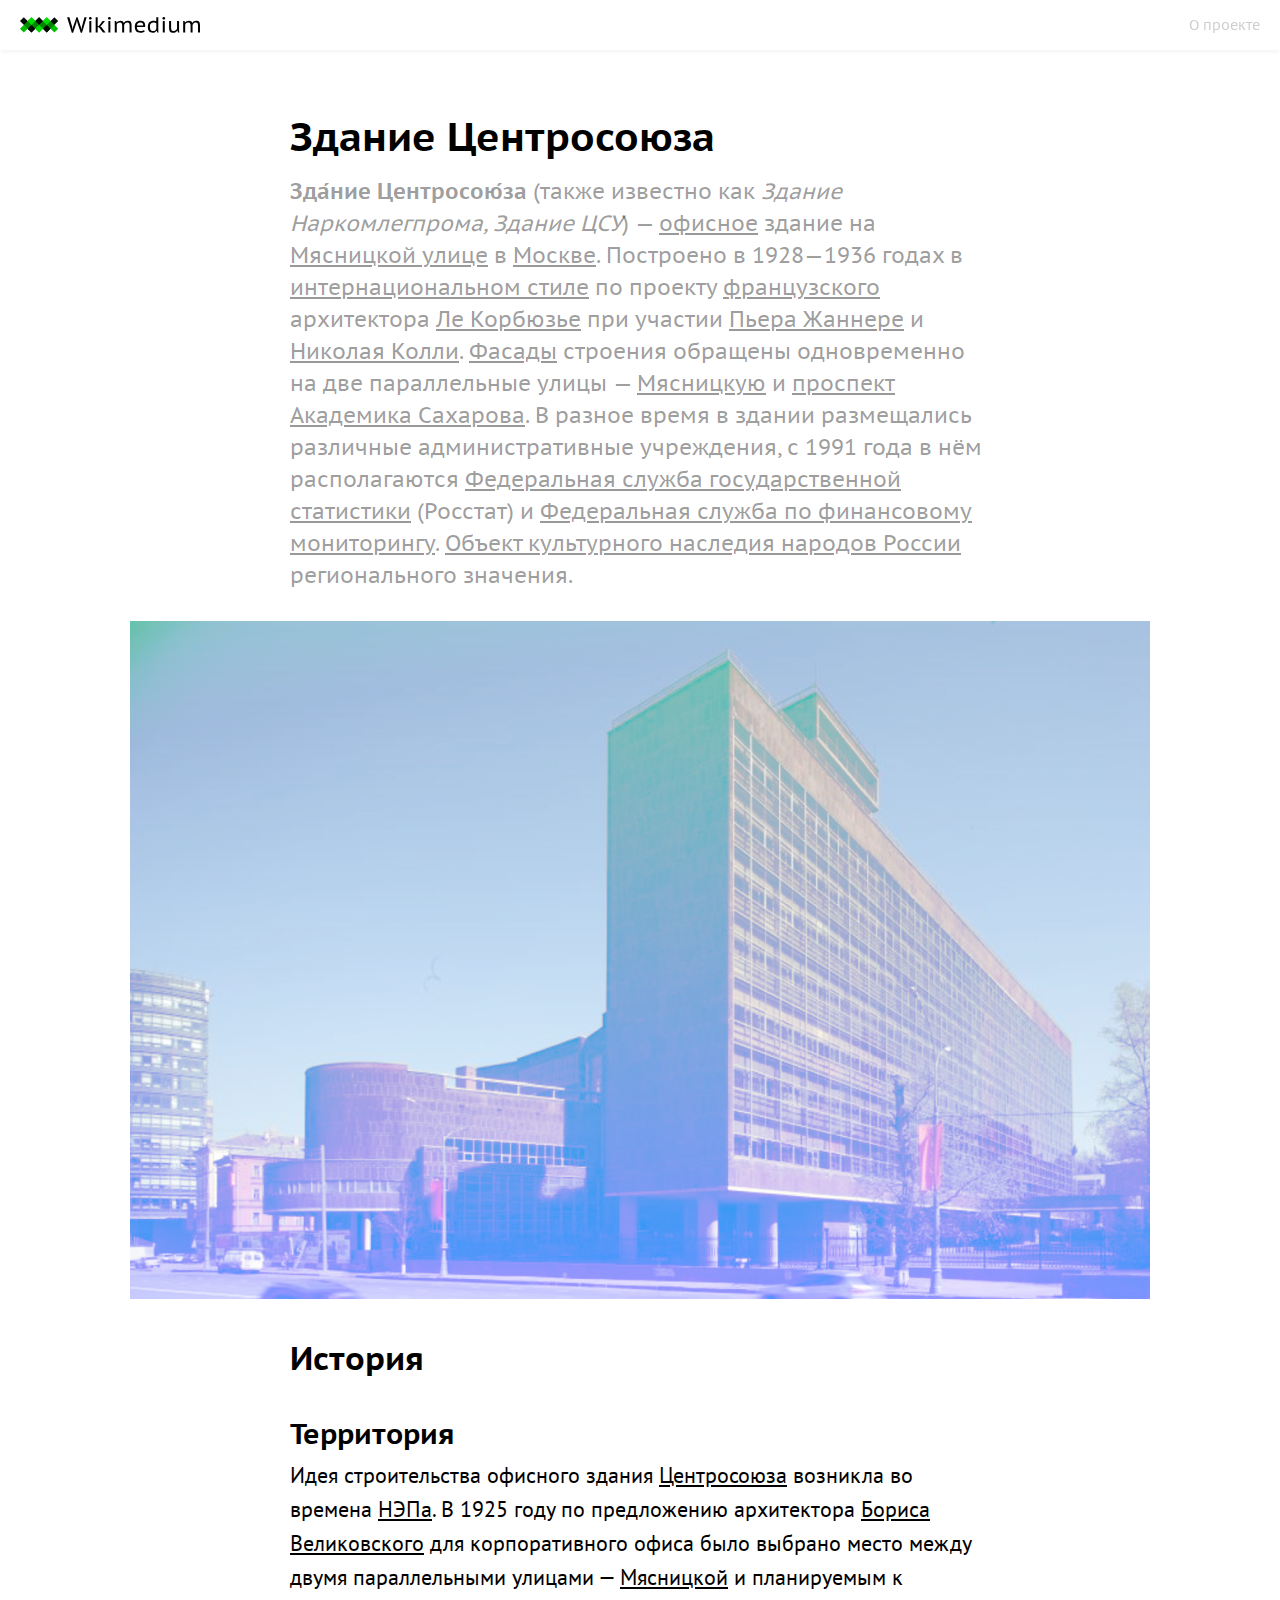
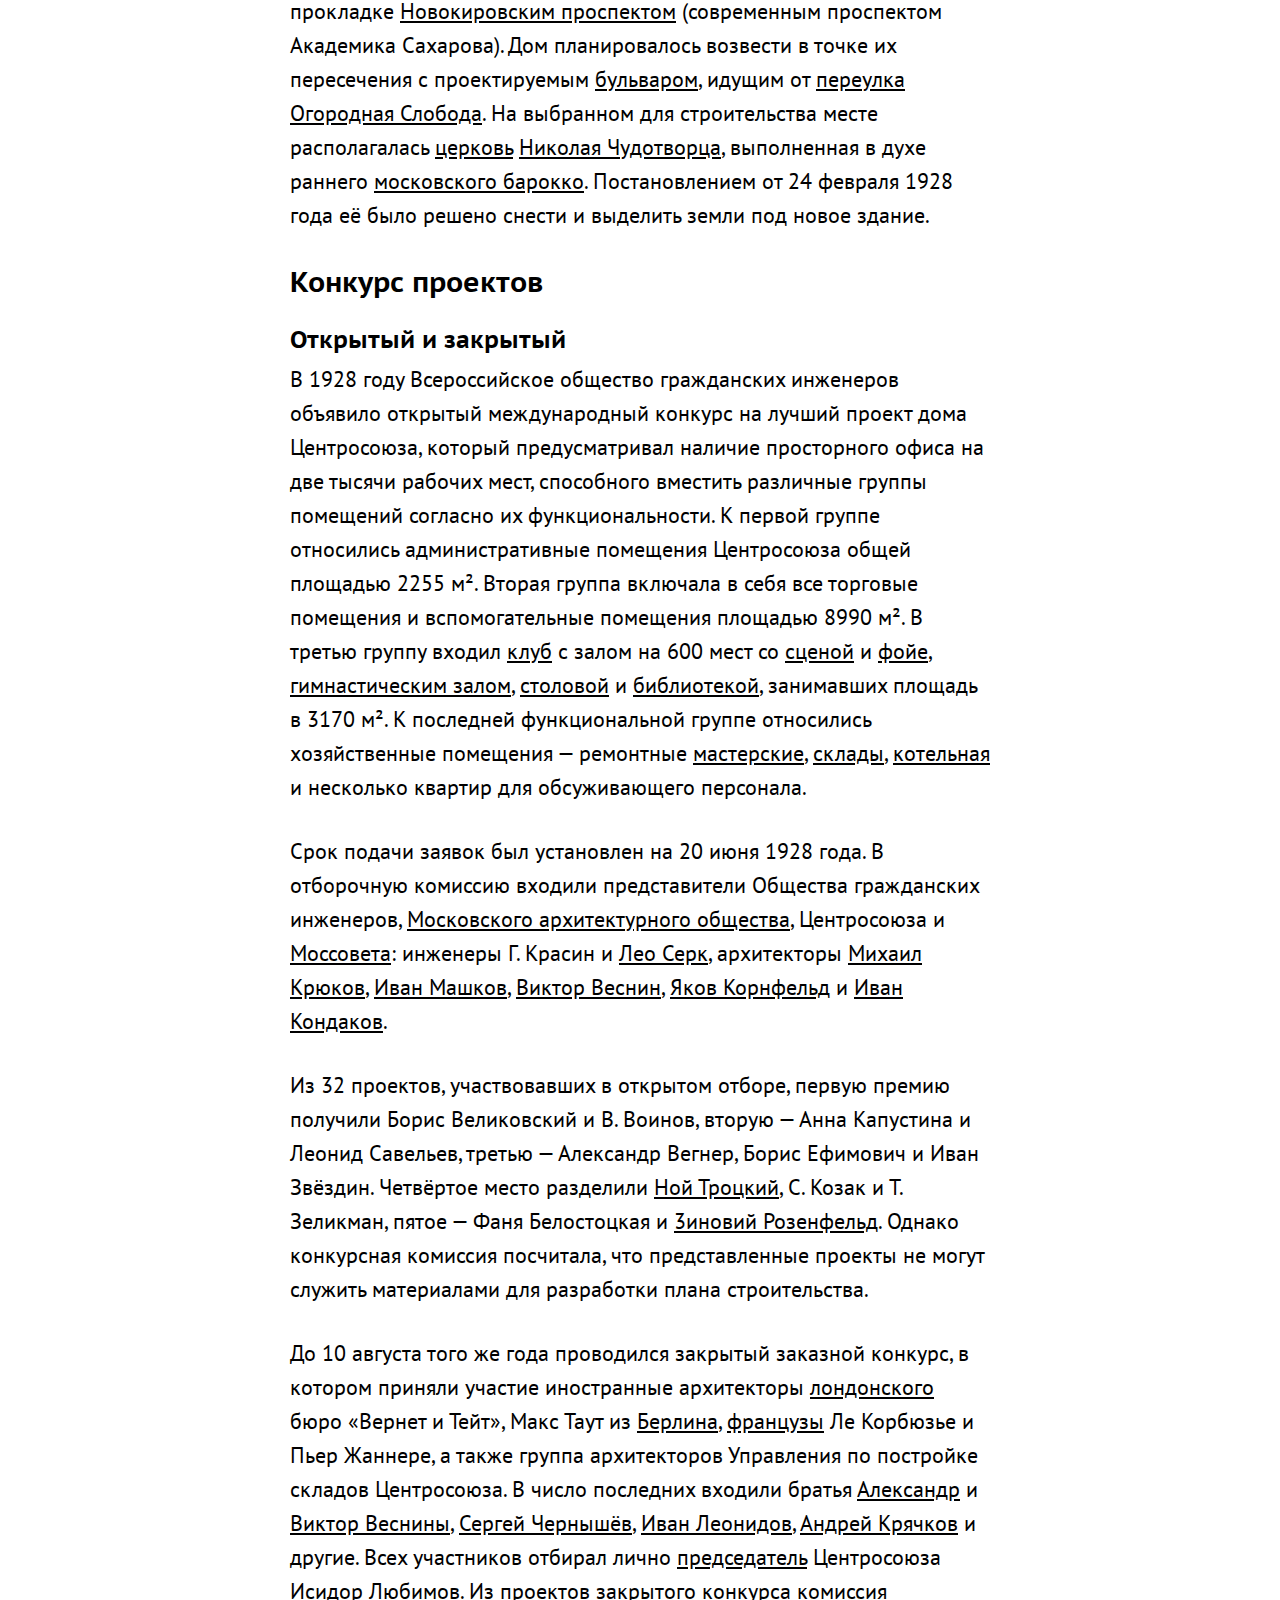
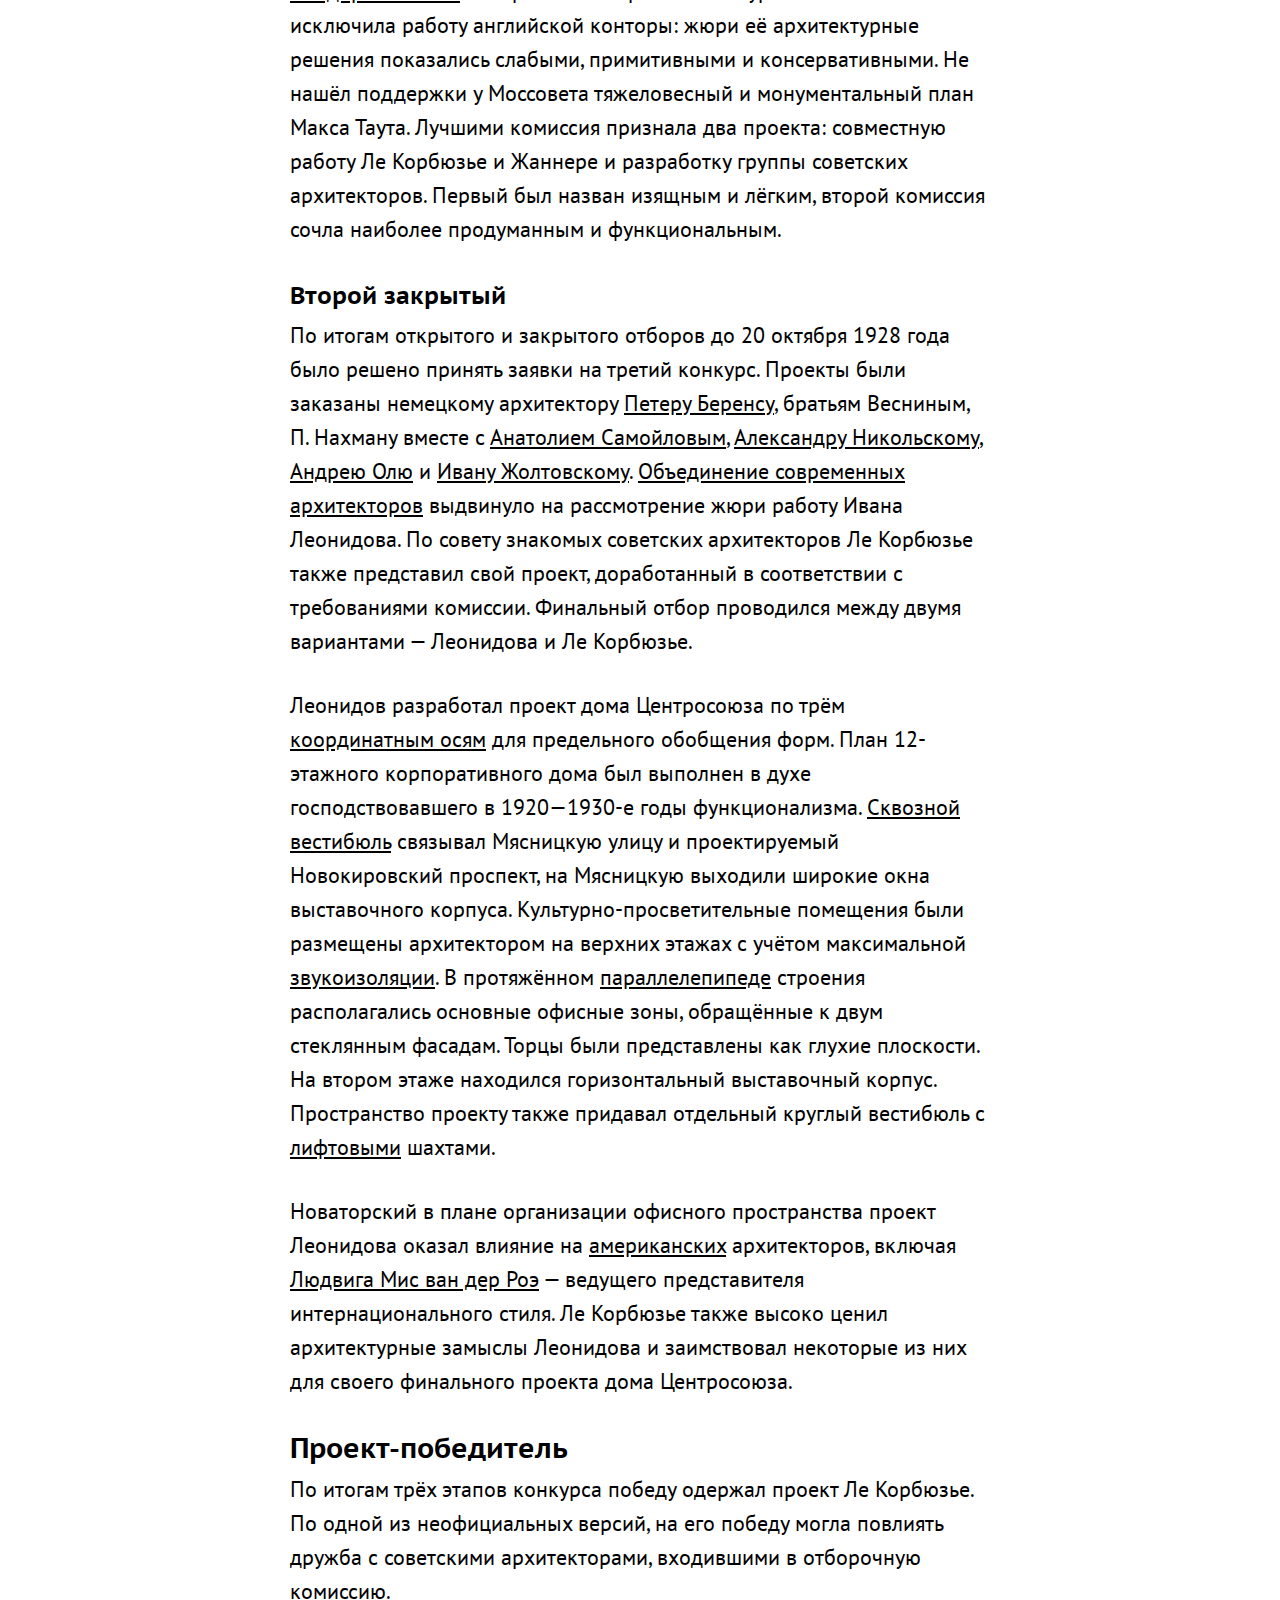
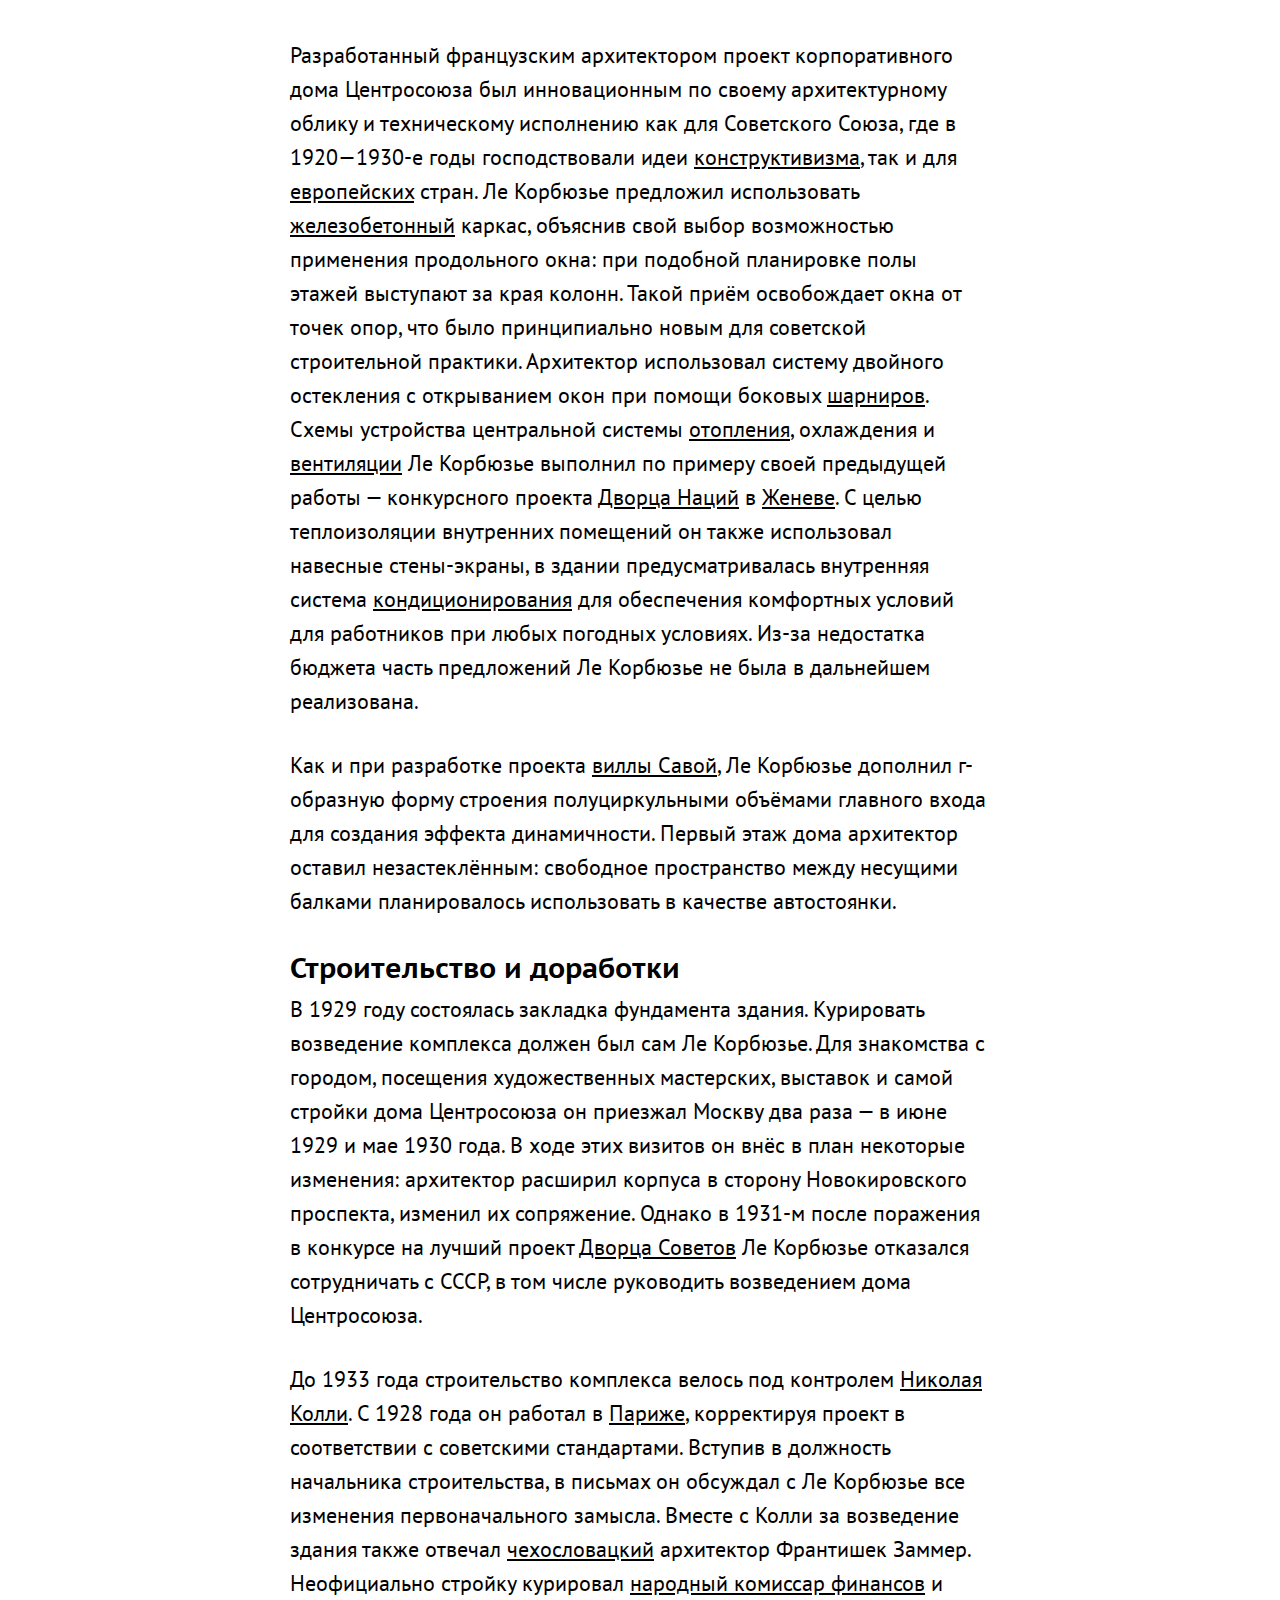
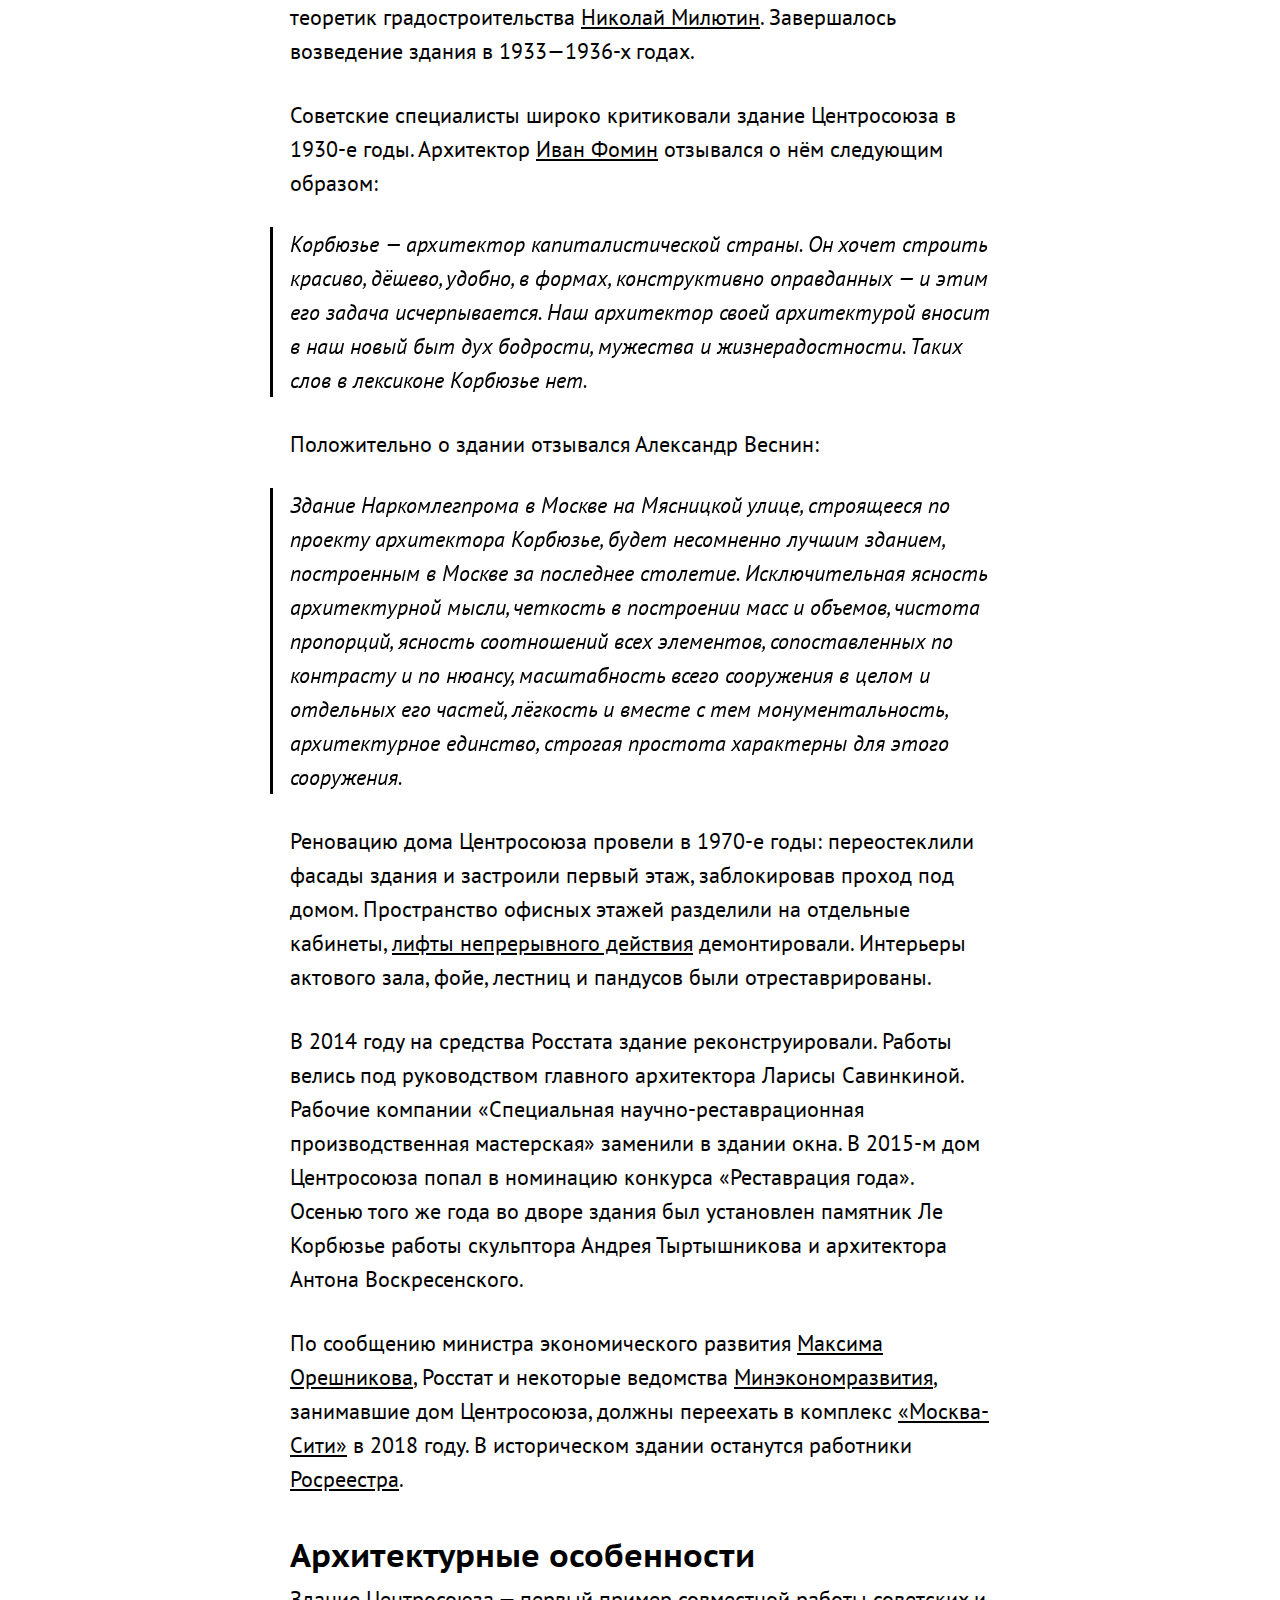
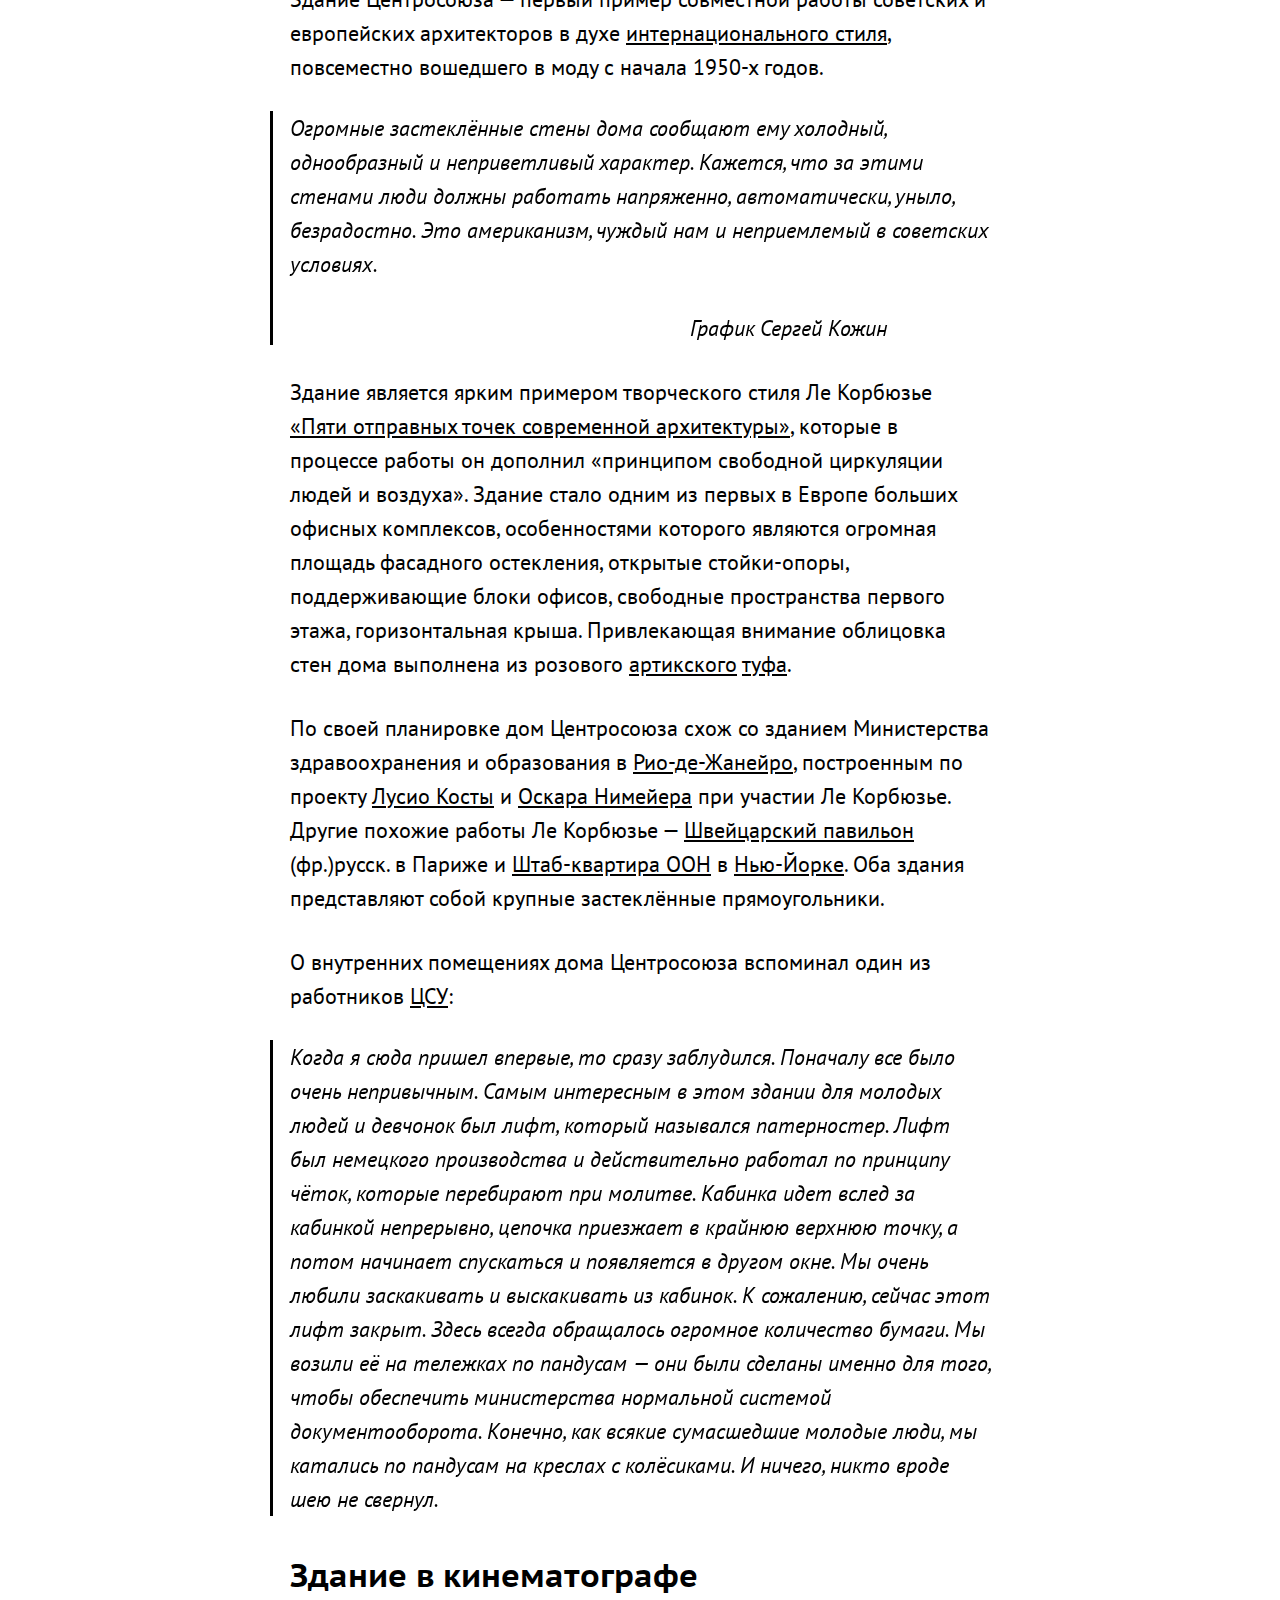
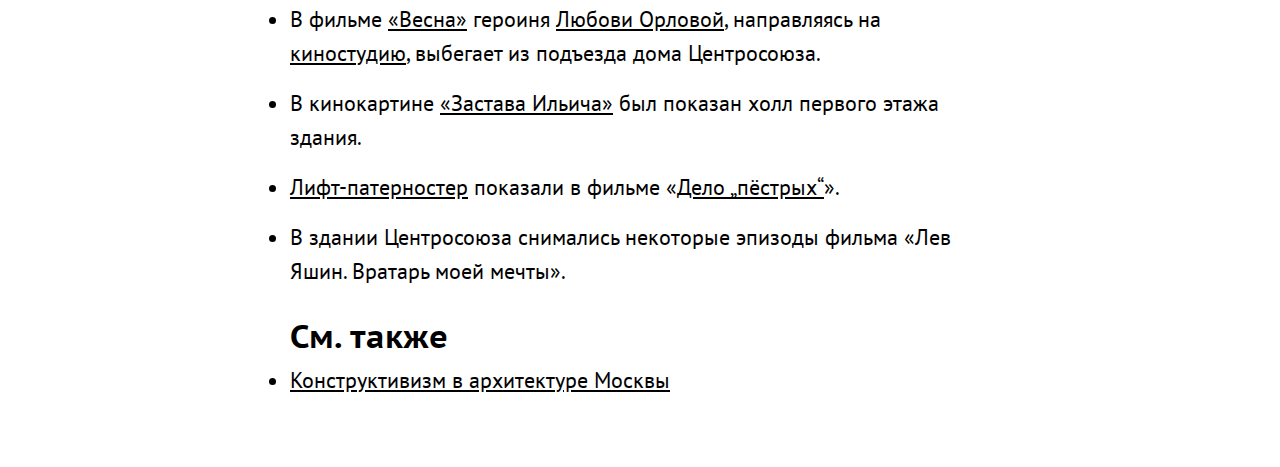
==== commit ace56889: "Задание 7" ====
--- a/centrosouz.html
+++ b/centrosouz.html
@@ -12,8 +12,8 @@
   <body>
 
     <menu>
-      <a href="posts.html">Лента</a>
-      <a href="">О проекте</a>
+      <a href="posts.html"></a>
+      <a href="index.html">О проекте</a>
     </menu>
 
     <nav>
--- a/stylesheets/style.css
+++ b/stylesheets/style.css
@@ -0,0 +1,8 @@
+@import "reset.css";
+@import url("https://fonts.googleapis.com/css2?family=PT+Sans+Caption:wght@400;700&family=PT+Sans:ital,wght@0,400;0,700;1,400;1,700&display=swap");
+@import "basics.css";
+@import "sidebar.css";
+@import "menubar.css";
+@import "post.css";
+@import "posts.css";
+@import "landing.css";
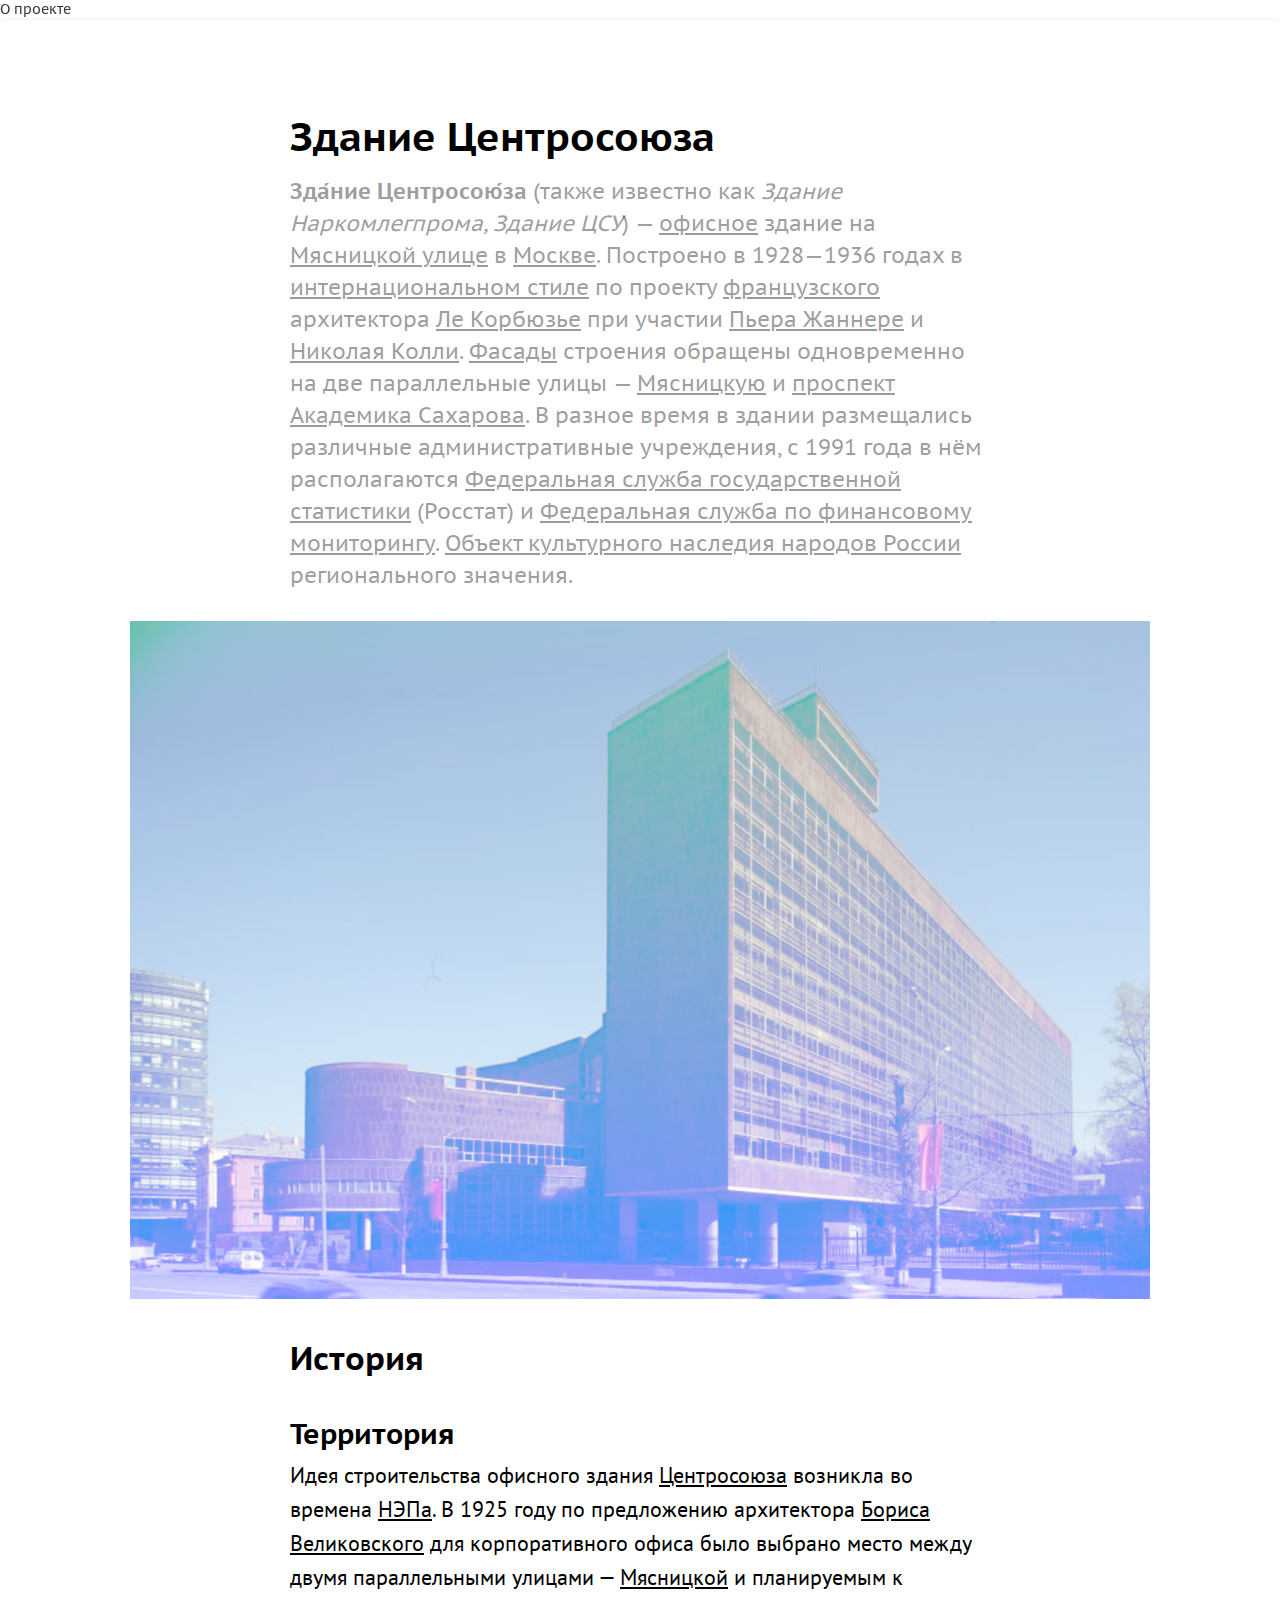
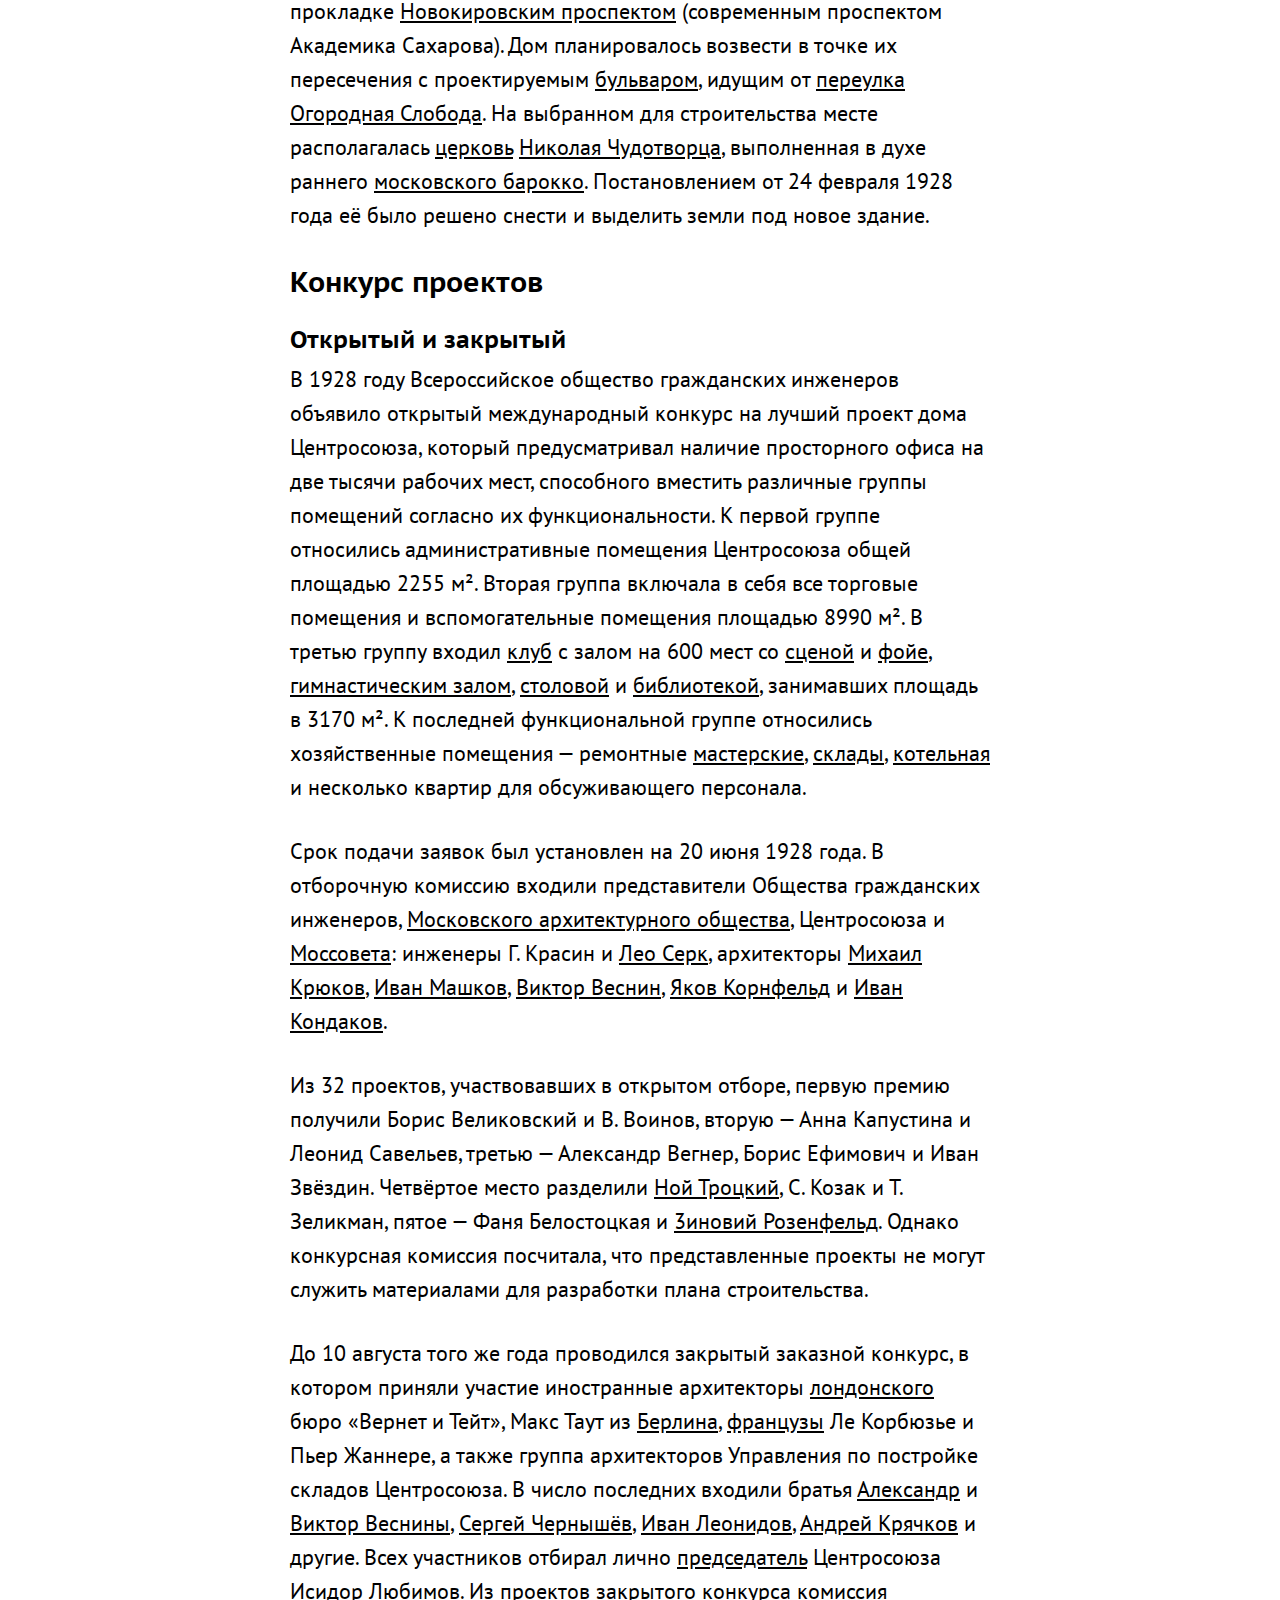
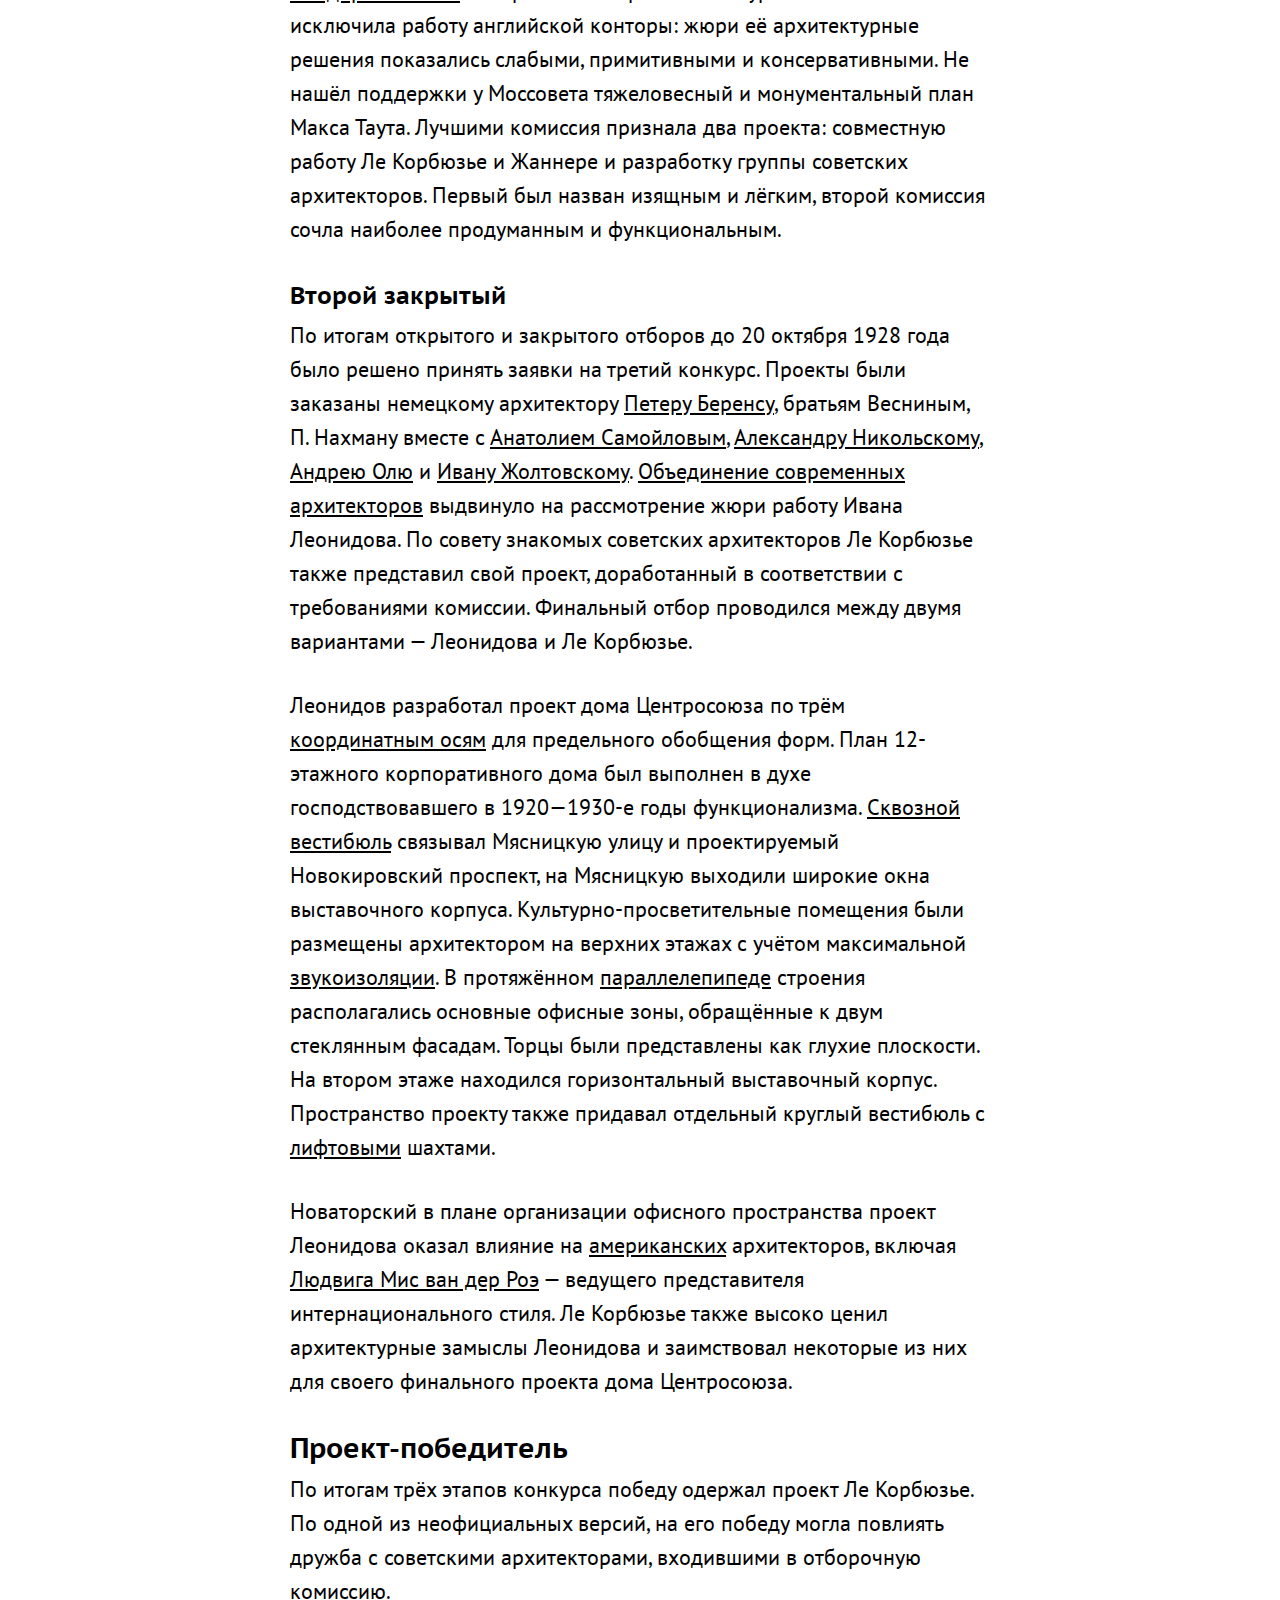
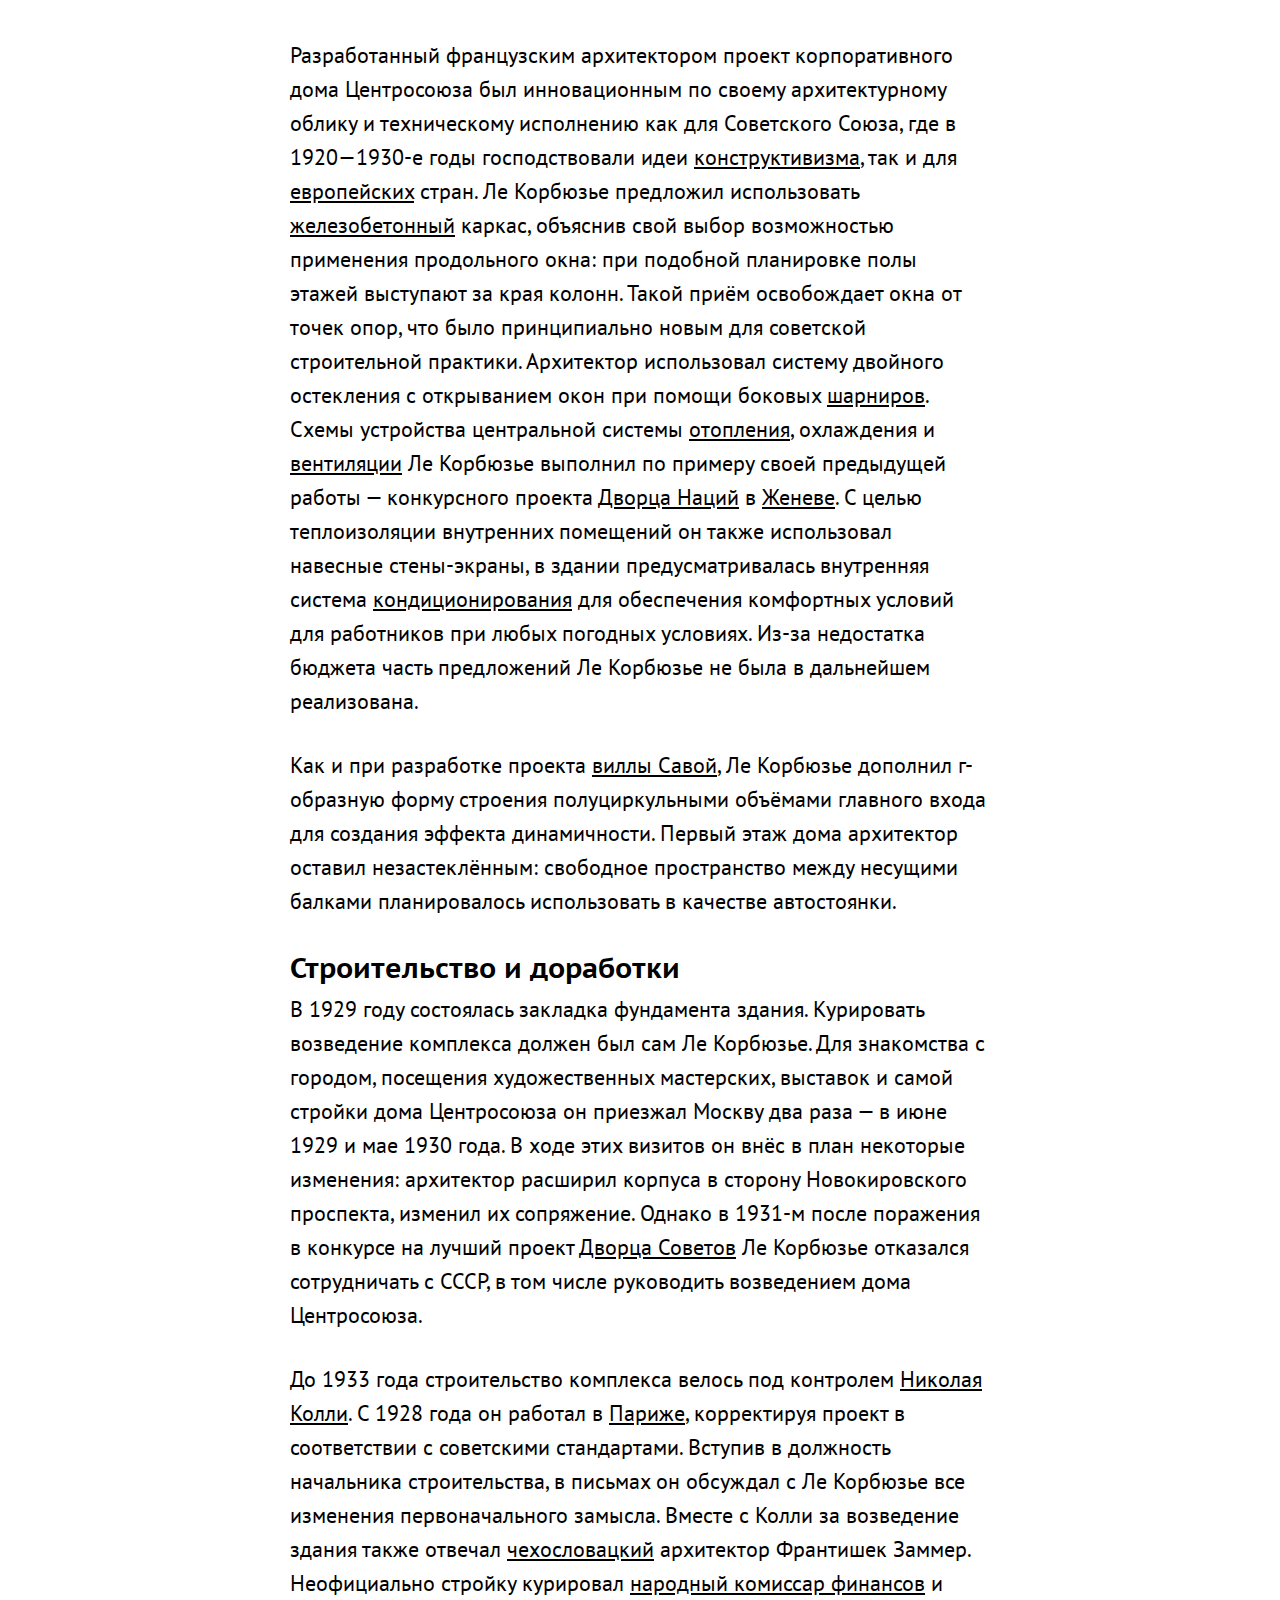
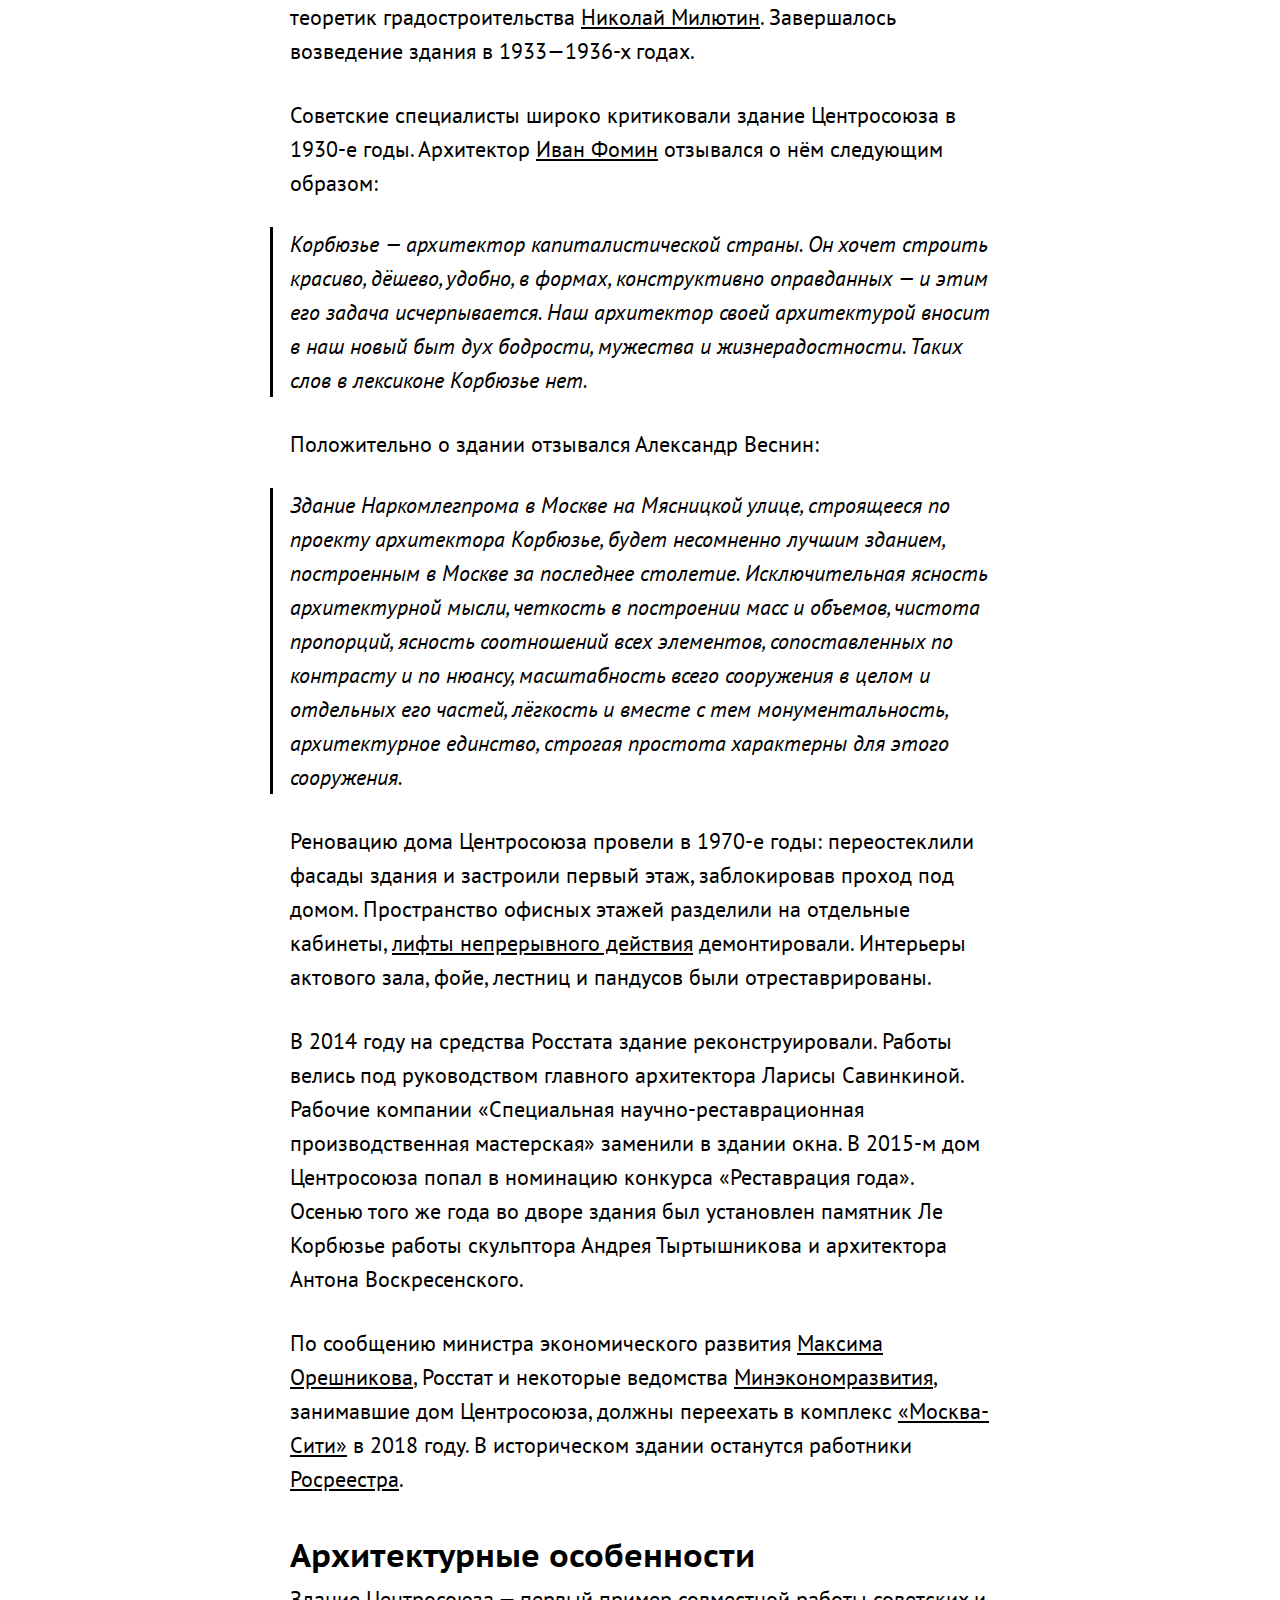
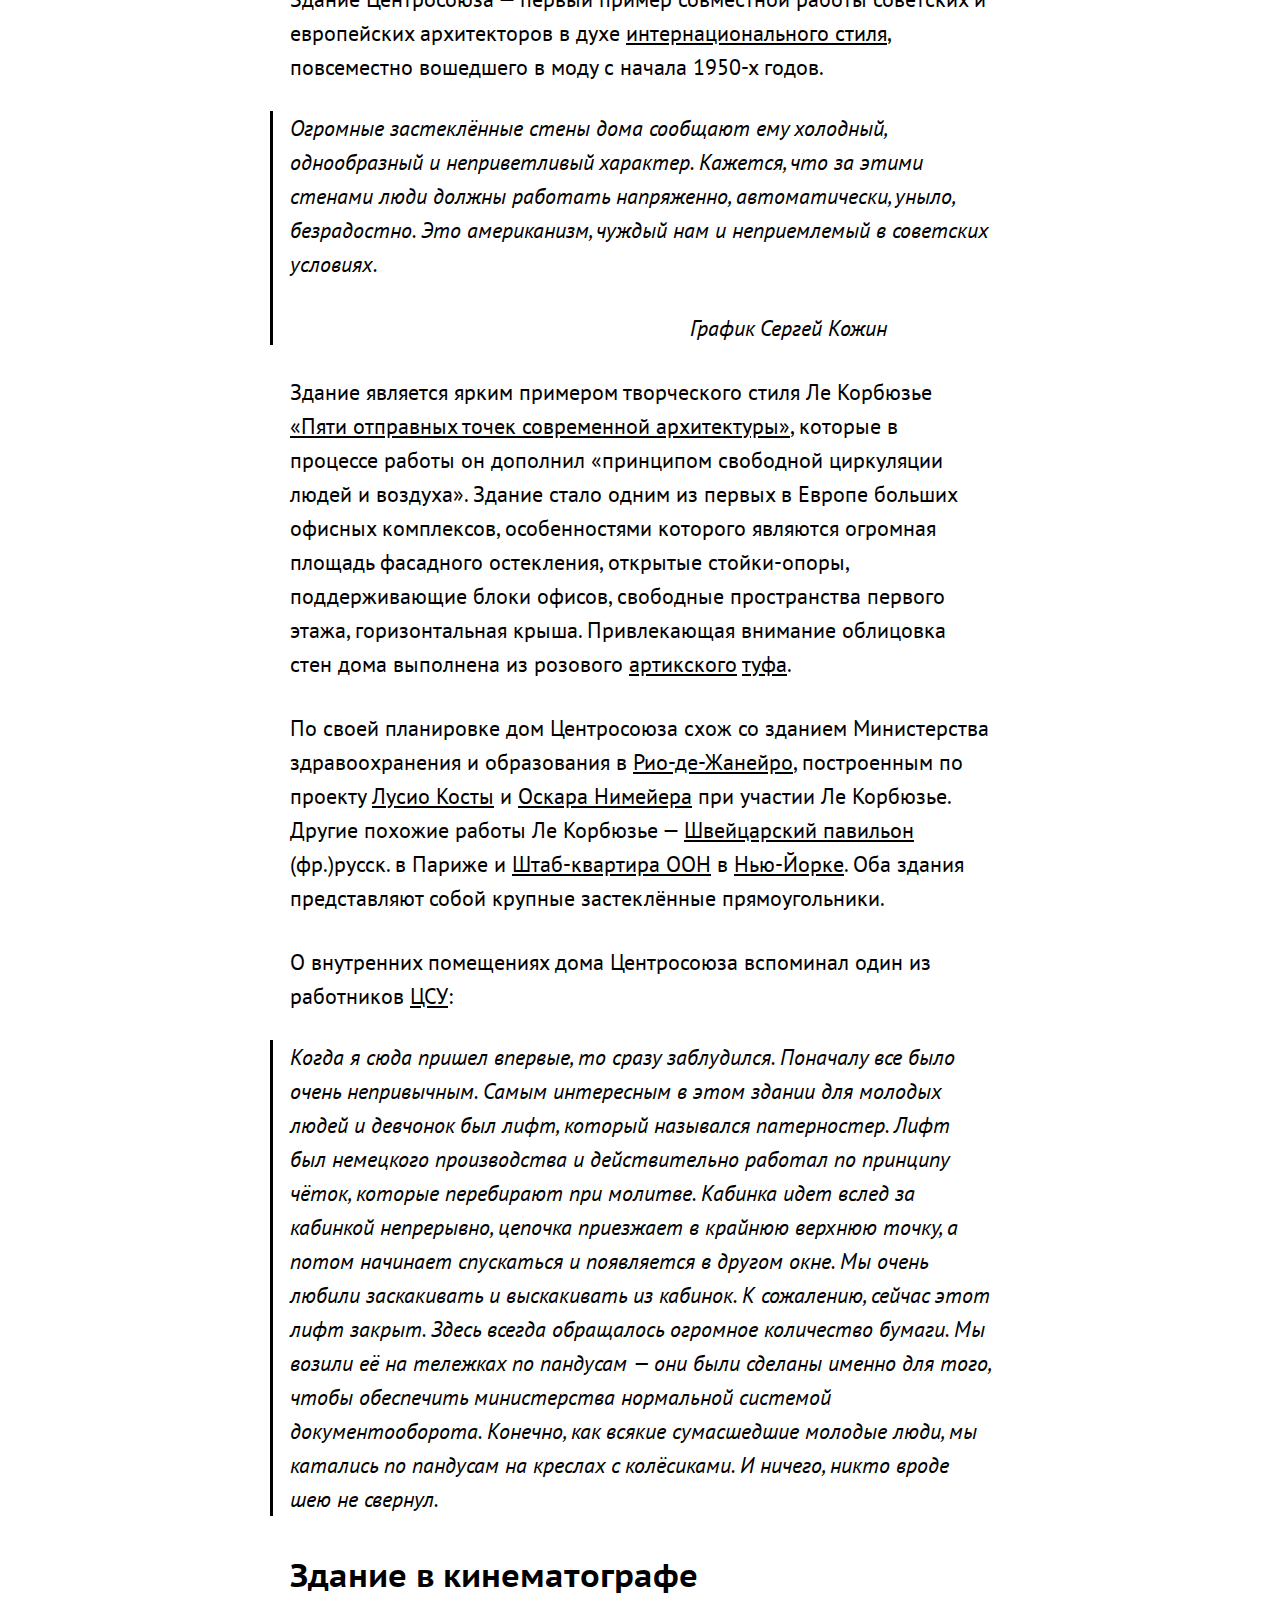
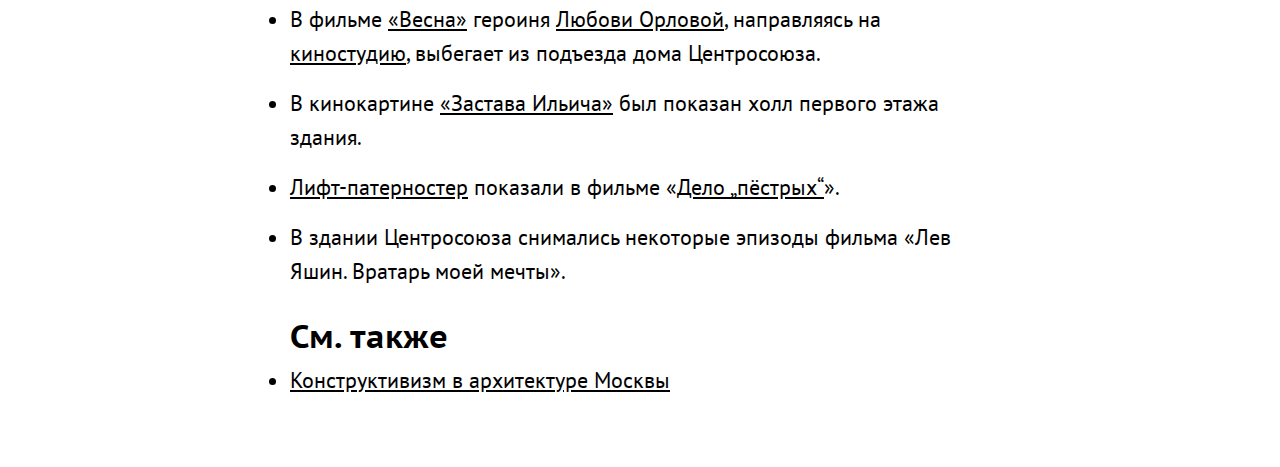
==== commit cc48d831: "Задание 11" ====
--- a/centrosouz.html
+++ b/centrosouz.html
@@ -3,10 +3,52 @@
   <head>
     <meta charset="utf-8">
     <meta name="viewport" content="width=device-width, initial-scale=1.0">
-    <title>Здание Центросоюза</title>
-    <link rel="stylesheet" href="stylesheets/style.css">
+    <title>Здание Центросоюза | Wikimedium</title>
+    <meta name="dscription" content="Первый пример совместной работы советских и европейских архитекторов в духе интернационального стиля, повсеместно вошедшего в моду с начала 1950-х годов">
+    <meta name="keywords" content="html, css, веб-вёрстка, архитектура, центросоюз, интернациональный">
+    <meta name="author" content="Zakhar Day">
+
+    <link rel="apple-touch-icon" sizes="180x180" href="apple-touch-icon.png">
+    <link rel="icon" type="image/png" sizes="32x32" href="favicon-32x32.png">
+    <link rel="icon" type="image/png" sizes="16x16" href="favicon-16x16.png">
+    <link rel="manifest" href="site.webmanifest">
+    <link rel="mask-icon" href="safari-pinned-tab.svg" color="#00c000">
+    <meta name="msapplication-TileColor" content="#ffffff">
+    <meta name="theme-color" content="#ffffff">
+
+    <!-- Primary Meta Tags -->
+    <title>Wikimedium - проект для изучения веб-вёрстки</title>
+    <meta name="title" content="Wikimedium - проект для изучения веб-вёрстки">
+    <meta name="description" content="Разработан для изучения основ веб-вёрстки, языка гипертекстовой разметки HTML и каскадных таблиц стилей CSS">
+
+    <!-- Open Graph / Facebook -->
+    <meta property="og:type" content="website">
+    <meta property="og:url" content="https://metatags.io/">
+    <meta property="og:title" content="Wikimedium - проект для изучения веб-вёрстки">
+    <meta property="og:description" content="Разработан для изучения основ веб-вёрстки, языка гипертекстовой разметки HTML и каскадных таблиц стилей CSS">
+    <meta property="og:image" content="https://metatags.io/assets/meta-tags-16a33a6a8531e519cc0936fbba0ad904e52d35f34a46c97a2c9f6f7dd7d336f2.png">
+
+    <!-- Twitter -->
+    <meta property="twitter:card" content="summary_large_image">
+    <meta property="twitter:url" content="https://metatags.io/">
+    <meta property="twitter:title" content="Wikimedium - проект для изучения веб-вёрстки">
+    <meta property="twitter:description" content="Разработан для изучения основ веб-вёрстки, языка гипертекстовой разметки HTML и каскадных таблиц стилей CSS">
+    <meta property="twitter:image" content="https://metatags.io/assets/meta-tags-16a33a6a8531e519cc0936fbba0ad904e52d35f34a46c97a2c9f6f7dd7d336f2.png">
+
+    <link rel="stylesheet" href="stylesheets/build.css">
+
     <script src="javascripts/jquery.js" charset="utf-8"></script>
     <script src="javascripts/sidebar.js" charset="utf-8"></script>
+    </script>
+
+    <!-- Global site tag (gtag.js) - Google Analytics -->
+    <script async src="https://www.googletagmanager.com/gtag/js?id=G-HWQ33CJ6SR"></script>
+    <script>
+      window.dataLayer = window.dataLayer || [];
+      function gtag(){dataLayer.push(arguments);}
+      gtag('js', new Date());
+
+      gtag('config', 'G-HWQ33CJ6SR');
     </script>
   </head>
   <body>
--- a/stylesheets/build.css
+++ b/stylesheets/build.css
@@ -0,0 +1,1053 @@
+@import "reset.css";
+@import url("https://fonts.googleapis.com/css2?family=PT+Sans+Caption:wght@400;700&family=PT+Sans:ital,wght@0,400;0,700;1,400;1,700&display=swap");
+
+/*basics.css */
+* {
+  -webkit-box-sizing: border-box;
+          box-sizing: border-box;
+  -webkit-font-smoothing: antialiased;
+  -moz-osx-font-smoothing: grayscale;
+}
+
+html,
+body {
+  min-height: 100%;
+}
+
+body {
+  font-family: 'PT Sans Caption', sans-serif;
+}
+
+a {
+  color: inherit;
+}
+
+/*manubar.css */
+menu {
+  position: fixed;
+  top: 0;
+  left: 0;
+  z-index: 1;
+
+  width: 100%;
+
+  background: white;
+  -webkit-box-shadow: 0px 2px 4px rgba(0, 0, 0, 0.05);
+          box-shadow: 0px 2px 4px rgba(0, 0, 0, 0.05);
+}
+
+menu div {
+  display: -webkit-box;
+  display: -ms-flexbox;
+  display: flex;
+  -webkit-box-pack: justify;
+      -ms-flex-pack: justify;
+          justify-content: space-between;
+  -webkit-box-align: center;
+      -ms-flex-align: center;
+          align-items: center;
+
+  width: 100%;
+  max-width: 1920px;
+  height: 50px;
+  margin: 0 auto;
+  padding: 0 40px;
+}
+
+menu a {
+  font-family: 'PT Sans Caption', sans-serif;
+  font-size: 14px;
+  line-height: 18px;
+  color: rgba(0, 0, 0, 0.2);
+  text-decoration: none;
+  -webkit-transition: all 0.3s ease;
+  -o-transition: all 0.3s ease;
+  transition: all 0.3s ease;
+}
+
+menu a:hover {
+  color: rgba(0, 0, 0, 0.8);
+}
+
+menu a:first-child {
+  width: 180px;
+  height: 16px;
+  background-image: url(../images/logo.svg);
+}
+
+menu a.current {
+  color: rgba(0, 0, 0, 0.6);
+}
+
+menu a.current:hover {
+  color: rgba(0, 0, 0, 0.4);
+}
+
+@media (max-width: 1440px) {
+  menu div {
+    padding: 0 20px;
+  }
+}
+
+@media (max-width: 1250px) {
+  menu div {
+    padding: 0 17px;
+  }
+
+  menu a {
+    font-size: 12px;
+    line-height: 16px;
+  }
+
+  menu a:first-child {
+    width: 150px;
+    height: 14px;
+    background-size: 150px 14px;
+  }
+}
+
+/*sidebar.css */
+nav {
+  position: fixed;
+  top: 0;
+  left: 0;
+
+  width: 300px;
+  margin: 50px 0 0 20px;;
+  padding: 14px 30px 27px;
+
+  opacity: 0.5;
+  -webkit-transition: all 0.3s ease;
+  -o-transition: all 0.3s ease;
+  transition: all 0.3s ease;
+}
+
+nav:hover {
+  opacity: 1;
+}
+
+nav ul {
+  margin: 0;
+}
+
+nav a {
+  text-decoration: none;
+}
+
+nav li {
+  margin-top: 12px;
+  font-size: 14px;
+  line-height: 15px;
+  color: rgba(0, 0, 0, 0.8);
+}
+
+nav > ul > li:first-child {
+  font-weight: bold;
+}
+
+nav ul ul li {
+  margin-left: 10px;
+  color: rgba(0, 0, 0, 0.4);
+}
+
+
+nav ul ul ul li {
+  font-style: italic;
+}
+
+@media (max-width: 1340px) {
+  nav {
+    display: none;
+  }
+}
+
+/*footer.css */
+
+footer {
+  display: -webkit-box;
+  display: -ms-flexbox;
+  display: flex;
+  -webkit-box-pack: justify;
+      -ms-flex-pack: justify;
+          justify-content: space-between;
+  -webkit-box-align: center;
+      -ms-flex-align: center;
+          align-items: center;
+  max-width: 1920px;
+  height: 60px;
+  padding: 0 40px;
+  margin: -60px auto 0;
+  font-size: 14px;
+  line-height: 25px;
+  width: 100%;
+  color: rgba(102, 102, 102, 0.8);
+}
+
+@media (max-width: 1440px) {
+  footer {
+    padding: 0 20px;
+  }
+}
+
+@media (max-width: 1250px) and (orientation: portrait) {
+  footer {
+    height: 50px;
+    margin: -50px auto 0;
+    font-size: 12px;
+    line-height: 16px;
+  }
+}
+
+@media (max-width: 767px) and (orientation: portrait) {
+  footer {
+    -webkit-box-orient: vertical;
+    -webkit-box-direction: normal;
+        -ms-flex-direction: column;
+            flex-direction: column;
+    -webkit-box-pack: center;
+        -ms-flex-pack: center;
+            justify-content: center;
+    height: 153px;
+    padding: 30px 0 32px;
+  }
+
+  footer > div:first-child {
+    margin-bottom: 18px;
+  }
+
+  footer > div:last-child {
+    margin-top: 16px;
+  }
+}
+
+/*post.css */
+
+article {
+  padding: 50px 0 70px;
+}
+
+
+article h1,
+article h2,
+article h3,
+article h4,
+article p,
+article ol,
+article ul,
+article blockquote {
+  width: 700px;
+  margin: auto;
+  color: black;
+}
+
+article img {
+  width: 1020px;
+  margin: auto;
+  display: block;
+}
+
+
+article h1,
+article h2,
+article h3,
+article h4 {
+  font-family: 'PT Sans Caption', sans-serif;
+  font-weight: bold;
+}
+
+article p {
+font-family: 'PT Sans', sans-serif;
+font-size: 22px;
+line-height: 34px;
+margin-top: 30px;
+}
+
+article p + img {
+  margin-top: 30px;
+}
+
+article h1 {
+  font-size: 40px;
+  line-height: 46px;
+  margin-top: 63px;
+}
+
+article h1 + p {
+  font-family: 'PT Sans Caption', sans-serif;
+  font-size: 22px;
+  line-height: 32px;
+  color: rgba(0, 0, 0, 0.4);
+  margin-top: 16px;
+}
+
+article h2 {
+  font-size: 32px;
+  line-height: 36px;
+}
+
+article img + h2 {
+  margin-top: 41px;
+}
+
+article h2 + p {
+  margin-top: 9px;
+}
+
+article p + h2 {
+  margin-top: 41px;
+}
+
+article h3 {
+  font-size: 28px;
+  line-height: 34px;
+}
+
+article blockquote p {
+  margin-left: 400px;
+}
+
+article p + h3 {
+  margin-top: 33px;
+}
+
+article h3 + p {
+  margin-top: 7px;
+}
+
+article blockquote {
+  position: relative;
+  font-family: PT Sans;
+  font-style: italic;
+  font-size: 22px;
+  line-height: 34px;
+}
+
+article blockquote::before {
+  content: "";
+  display: block;
+  position: absolute;
+  width: 3px;
+  height: 100%;
+  background: black;
+  margin-left: -20px;
+}
+
+article p + blockquote {
+  margin-top: 27px;
+}
+
+article h4 {
+  font-size: 24px;
+  line-height: 30px;
+}
+
+article p + h4 {
+  margin-top: 35px;
+}
+
+article h4 + p {
+  margin-top: 7px;
+}
+
+article ul {
+  font-family: PT Sans;
+  font-size: 22px;
+  line-height: 34px;
+}
+
+article ol {
+  font-family: PT Sans;
+  font-size: 22px;
+  line-height: 34px;
+}
+
+article li + li {
+  margin-top: 16px;
+}
+
+article p + ul {
+  margin-top: 30px;
+}
+
+article p + ol {
+  margin-top: 30px;
+}
+
+article ul + p {
+  margin-top: 31px;
+}
+
+article ol + h4 {
+  margin-top: 35px;
+}
+
+article blockquote + h2 {
+  margin-top: 41px;
+}
+
+
+article h2 + h3 {
+  margin-top: 41px;
+}
+
+article i {
+  font-style: italic;
+}
+
+article b {
+  font-weight: bold;
+}
+
+article h3 + h4 {
+  margin-top: 26px;
+}
+
+article h2 + ul {
+  margin-top: 9px;
+}
+
+article ul + h2 {
+  margin-top: 30px;
+}
+
+article ul li {
+  list-style: disc;
+}
+
+article ol li {
+  list-style: decimal;
+  width: 680px;
+  margin-left: 20px;
+}
+
+
+@media (max-width: 1024px) {
+  article img {
+    width: 100%;
+  }
+
+  article blockquote p {
+    margin-left: 0;
+  }
+}
+
+@media (max-width: 767px) {
+  article h1,
+  article h2,
+  article h3,
+  article h4,
+  article p,
+  article ol,
+  article ul,
+  article blockquote {
+    width: calc(100% - 20px);
+  }
+
+  article blockquote p {
+    margin-left: 0;
+  }
+
+  article ol li {
+    width: calc(100% - 40px);
+  }
+}
+
+/*posts.css */
+
+body.posts {
+  display: -webkit-box;
+  display: -ms-flexbox;
+  display: flex;
+  -webkit-box-pack: center;
+      -ms-flex-pack: center;
+          justify-content: center;
+  padding: 100px 0 50px;
+  background: #FAFAFA;
+}
+
+body.posts > section {
+  margin-bottom: 50px;
+}
+
+section {
+
+}
+
+.postTeaser {
+  width: 740px;
+  padding: 20px 20px 30px;
+  display: block;
+  text-decoration: none;
+
+  background: #FFFFFF;
+  border-radius: 3px;
+  border: 1px solid rgba(0, 0, 0, 0.1);
+  -webkit-box-shadow: 0px 1px 4px rgba(0, 0, 0, 0.05);
+          box-shadow: 0px 1px 4px rgba(0, 0, 0, 0.05);
+}
+
+.postTeaser:not(:first-child) {
+  margin-top: 10px;
+}
+
+.postTeaser figure {
+  height: 200px;
+  background-position: center;
+  background-size: cover;
+}
+
+.postTeaser h2 {
+  margin-top: 30px;
+  font-family: 'PT Sans Caption', sans-serif;
+  font-weight: bold;
+  font-size: 28px;
+  line-height: 34px;
+  color: rgba(0, 0, 0, 0.8);
+}
+
+.postTeaser h2:first-child {
+  margin-top: 0;
+}
+
+.postTeaser p {
+  margin-top: 8px;
+  font-size: 22px;
+  line-height: 32px;
+  color: rgba(0, 0, 0, 0.4);
+}
+
+@media (min-device-width: 320px) and (max-device-width: 767px) and (orientation: portrait) {
+  body.posts {
+    padding: 120px 0;
+    background: none;
+  }
+
+  body.posts > section {
+    width: calc(100% - 20px);
+  }
+
+  .postTeaser {
+    width: 100%;
+    padding: 0;
+
+    border-radius: 0;
+    border: 0;
+    -webkit-box-shadow: none;
+            box-shadow: none;
+  }
+
+  .postTeaser figure {
+    width: calc(100vw - 20px);
+    height: calc(100vw - 20px);
+  }
+}
+
+/*landing.css */
+
+body.landing {
+  display: -webkit-box;
+  display: -ms-flexbox;
+  display: flex;
+  -webkit-box-orient: vertical;
+  -webkit-box-direction: normal;
+      -ms-flex-direction: column;
+          flex-direction: column;
+  -webkit-box-align: center;
+      -ms-flex-align: center;
+          align-items: center;
+  overflow-x: hidden;
+  background-image: url('../images/2560.jpg');
+  background-position: center -50px;
+  background-repeat: no-repeat;
+}
+
+.contentWrapper {
+  position: relative;
+  min-width: 1440px;
+  max-width: 1920px;
+  height: 850px;
+  width: 100%;
+  overflow: hidden;
+}
+
+.contentWrapper h2 {
+  font-family: 'PT Sans Caption', sans-serif;
+  font-size: 36px;
+  line-height: 46px;
+}
+
+.contentWrapper p {
+  margin-top: 22px;
+  font-family: 'PT Sans', sans-serif;
+  font-size: 26px;
+  line-height: 38px;
+}
+
+.textContainer {
+  width: 582px;
+}
+
+.imageContainer {
+  background-size: cover;
+}
+
+#section-1 .textContainer {
+  position: absolute;
+  top: 130px;
+  left: 120px;
+}
+
+#section-2 .contentContainer {
+  position: relative;
+  width: 1327px;
+  height: 681px;
+}
+
+#section-2 .textContainer {
+  position: absolute;
+  top: 58px;
+  right: 0;
+}
+
+#section-2 {
+  display: -webkit-box;
+  display: -ms-flexbox;
+  display: flex;
+  -webkit-box-pack: center;
+      -ms-flex-pack: center;
+          justify-content: center;
+  -webkit-box-align: center;
+      -ms-flex-align: center;
+          align-items: center;
+}
+
+#section-1-image {
+  position: absolute;
+  top: 147px;
+  left: 729px;
+  width: 1159px;
+  height: 664px;
+  background-image: url('../images/desktop-section-1-large.jpg');
+}
+
+#section-2-image {
+  position: absolute;
+  top: 0;
+  left: 0;
+  width: 649px;
+  height: 674px;
+  background-image: url('../images/desktop-section-2-large.jpg');
+}
+
+#section-3 {
+  border-bottom: 1px solid #CCCCCC;
+}
+
+#section-3 .textContainer {
+  position: absolute;
+  top: 130px;
+  left: 120px;
+}
+
+#section-3-image {
+  position: absolute;
+  width: 1392px;
+  height: 702px;
+  left: 832px;
+  top: 139px;
+  background-image: url('../images/desktop-section-3-large.jpg');
+  -webkit-box-shadow: 0px 5px 5px rgba(0, 0, 0, 0.25);
+          box-shadow: 0px 5px 5px rgba(0, 0, 0, 0.25);
+}
+
+#section-4 {
+  padding-top: 130px;
+}
+
+#section-4 .textContainer {
+  width: 760px;
+  margin: 0 auto;
+  text-align: center;
+}
+
+#section-4 .buttonContainer {
+  display: -webkit-box;
+  display: -ms-flexbox;
+  display: flex;
+  -webkit-box-pack: center;
+      -ms-flex-pack: center;
+          justify-content: center;
+  margin-top: 80px;
+}
+
+#section-4 .primary,
+#section-4 .secondary {
+  font-family: 'PT Sans Caption', sans-serif;
+  display: block;
+  font-size: 16px;
+  padding: 0 34px;
+  height: 52px;
+  line-height: 52px;
+  border-radius: 5px;
+  text-decoration: none;
+}
+
+#section-4 .primary {
+  font-weight: bold;
+  color: white;
+  background: black;
+}
+
+#section-4 .secondary {
+  font-weight: normal;
+  color: #666666;
+  background: white;
+  border: 1px solid #CCCCCC;
+  margin-right: 20px;
+}
+
+@media (min-width: 1921px) {
+  #section-3 {
+    border-bottom: none;
+  }
+
+  #section-3-image {
+    width: 1042px;
+    height: 660px;
+    background-size: cover;
+  }
+}
+
+@media (max-width: 1920px) {
+  body.landing {
+    background-image: url('../images/1920.jpg');
+  }
+}
+
+@media (max-width: 1680px) {
+  body.landing {
+    background-image: url('../images/1680.jpg');
+  }
+}
+
+@media (max-width: 1440px) {
+  body.landing {
+    background-image: url('../images/1440.jpg');
+  }
+
+  .contentWrapper {
+    height: 800px;
+  }
+
+  #section-1-image {
+    width: 1079px;
+    height: 618px;
+  }
+
+  #section-2 .textContainer {
+    top: 34px;
+  }
+
+  #section-2 .contentContainer {
+    width: 1243px;
+    height: 626px;
+  }
+
+  #section-2-image {
+    width: 603px;
+    height: 626px;
+  }
+
+  #section-3-image {
+    top: 140px;
+    left: 760px;
+    width: 1288px;
+    height: 816px;
+  }
+}
+
+@media (max-width: 1280px) {
+  body.landing {
+    background-image: url('../images/1280.jpg');
+  }
+}
+
+@media (max-width: 1250px) {
+  body.landing {
+    background-image: url('../images/1194.jpg');
+  }
+
+  .contentWrapper {
+    min-width: auto;
+    height: 668px;
+  }
+
+  .contentWrapper h2 {
+    font-size: 26px;
+    line-height: 34px;
+  }
+
+  .contentWrapper p {
+    margin-top: 14px;
+    font-size: 20px;
+    line-height: 28px;
+  }
+
+  .textContainer {
+    width: 426px;
+  }
+
+  #section-2 .textContainer {
+    top: 44px;
+  }
+
+  #section-2 .contentContainer {
+    width: 942px;
+    height: 494px;
+  }
+
+  #section-1 .textContainer,
+  #section-3 .textContainer {
+    top: 80px;
+    left: 80px;
+  }
+
+  #section-4 {
+    padding-top: 140px;
+  }
+
+  #section-4 .textContainer {
+    width: 580px;
+  }
+
+  #section-4 .buttonContainer {
+    display: -webkit-box;
+    display: -ms-flexbox;
+    display: flex;
+    -webkit-box-pack: center;
+        -ms-flex-pack: center;
+            justify-content: center;
+    margin-top: 60px;
+  }
+
+  #section-1-image {
+    top: 140px;
+    left: 534px;
+    width: 851px;
+    height: 487px;
+  }
+
+  #section-2-image {
+    width: 470px;
+    height: 493px;
+  }
+
+  #section-3-image {
+    top: 140px;
+    left: 556px;
+    width: 1020px;
+    height: 646px;
+  }
+
+  #section-4 .primary,
+  #section-4 .secondary {
+    font-size: 12px;
+    padding: 0 24px;
+    height: 38px;
+    line-height: 38px;
+    border-radius: 3px;
+  }
+
+  #section-4 .secondary {
+    margin-right: 12px;
+  }
+}
+
+@media (max-width: 1024px) {
+  body.landing {
+    background-image: url('../images/1024.jpg');
+  }
+}
+
+@media (max-width: 1024px) and (orientation: portrait) {
+  body.landing {
+    background-image: none;
+  }
+
+  .contentWrapper h2 {
+    font-size: 36px;
+    line-height: 46px;
+  }
+
+  .contentWrapper p {
+    margin-top: 22px;
+    font-size: 26px;
+    line-height: 38px;
+  }
+
+  .textContainer {
+    width: 580px;
+  }
+
+  #section-1 .textContainer,
+  #section-2 .textContainer
+  #section-3 .textContainer {
+    top: 160px;
+    left: calc((100vw - 580px) / 2);
+  }
+
+  #section-4 .textContainer {
+    top: 240px;
+    left: calc((100vw - 580px) / 2);
+    width: 586px;
+  }
+
+  #section-1 {
+    height: 1154px;
+  }
+
+  #section-2 {
+    height: 1222px;
+  }
+
+
+  #section-2 .contentContainer {
+    position: static;
+  }
+
+  #section-3 {
+    height: 1285px;
+  }
+
+  #section-4 {
+    height: 1024px;
+  }
+
+  #section-1-image {
+    left: 40px;
+    top: 489px;
+    width: 984px;
+    height: 665px;
+  }
+
+  #section-2-image {
+    top: 546px;
+    left: calc((100vw - 652px) / 2);
+    width: 651px;
+    height: 676px;
+  }
+
+  #section-3-image {
+    top: 575px;
+    left: 40px;
+    width: 1393px;
+    height: 883px;
+  }
+}
+
+@media (max-width: 767px) and (orientation: portrait) {
+  body.landing {
+    background-image: none;
+  }
+
+  .contentWrapper h2 {
+    font-size: 18px;
+    line-height: 23px;
+  }
+
+  .contentWrapper p {
+    margin-top: 12px;
+    font-size: 14px;
+    line-height: 20px;
+  }
+
+  #setion-3 .contentWrapper p,
+  #setion-4 .contentWrapper p {
+    font-size: 13px;
+    line-height: 19px;
+  }
+
+  .textContainer {
+    width: 300px;
+  }
+
+  #section-1 .textContainer,
+  #section-2 .textContainer,
+  #section-3 .textContainer {
+    top: 100px;
+    left: calc((100vw - 300px) / 2);
+  }
+
+  #section-4 .textContainer {
+    width: 300px;
+    top: 100px;
+    left: calc((100vw - 300px) / 2);
+  }
+
+  #section-1 {
+    height: 601px;
+  }
+
+  #section-2 {
+    height: 613px;
+  }
+
+  #section-2 .contentContainer {
+    position: static;
+  }
+
+  #section-3 {
+    height: 662px;
+  }
+
+  #section-4 {
+    height: 632px;
+  }
+
+  #section-1-image {
+    left: 10px;
+    top: 258px;
+    width: 600px;
+    height: 343px;
+  }
+
+  #section-2-image {
+    top: 301px;
+    left: calc((100vw - 300px) / 2);
+    width: 300px;
+    height: 311px;
+  }
+
+  #section-3-image {
+    top: 292px;
+    left: 10px;
+    width: 718px;
+    height: 455px;
+  }
+
+  #section-4 .primary,
+  #section-4 .secondary {
+    width: 222px;
+    padding: 0 24px;
+    height: 40px;
+    line-height: 40px;
+  }
+
+  #section-4 .buttonContainer {
+    -webkit-box-align: center;
+        -ms-flex-align: center;
+            align-items: center;
+    -webkit-box-orient: vertical;
+    -webkit-box-direction: reverse;
+        -ms-flex-direction: column-reverse;
+            flex-direction: column-reverse;
+    margin-top: 30px;
+  }
+
+  #section-4 .secondary {
+    margin-top: 10px;
+    margin-right: 0;
+    padding: 0 12px;
+    width: 197px;
+  }
+}
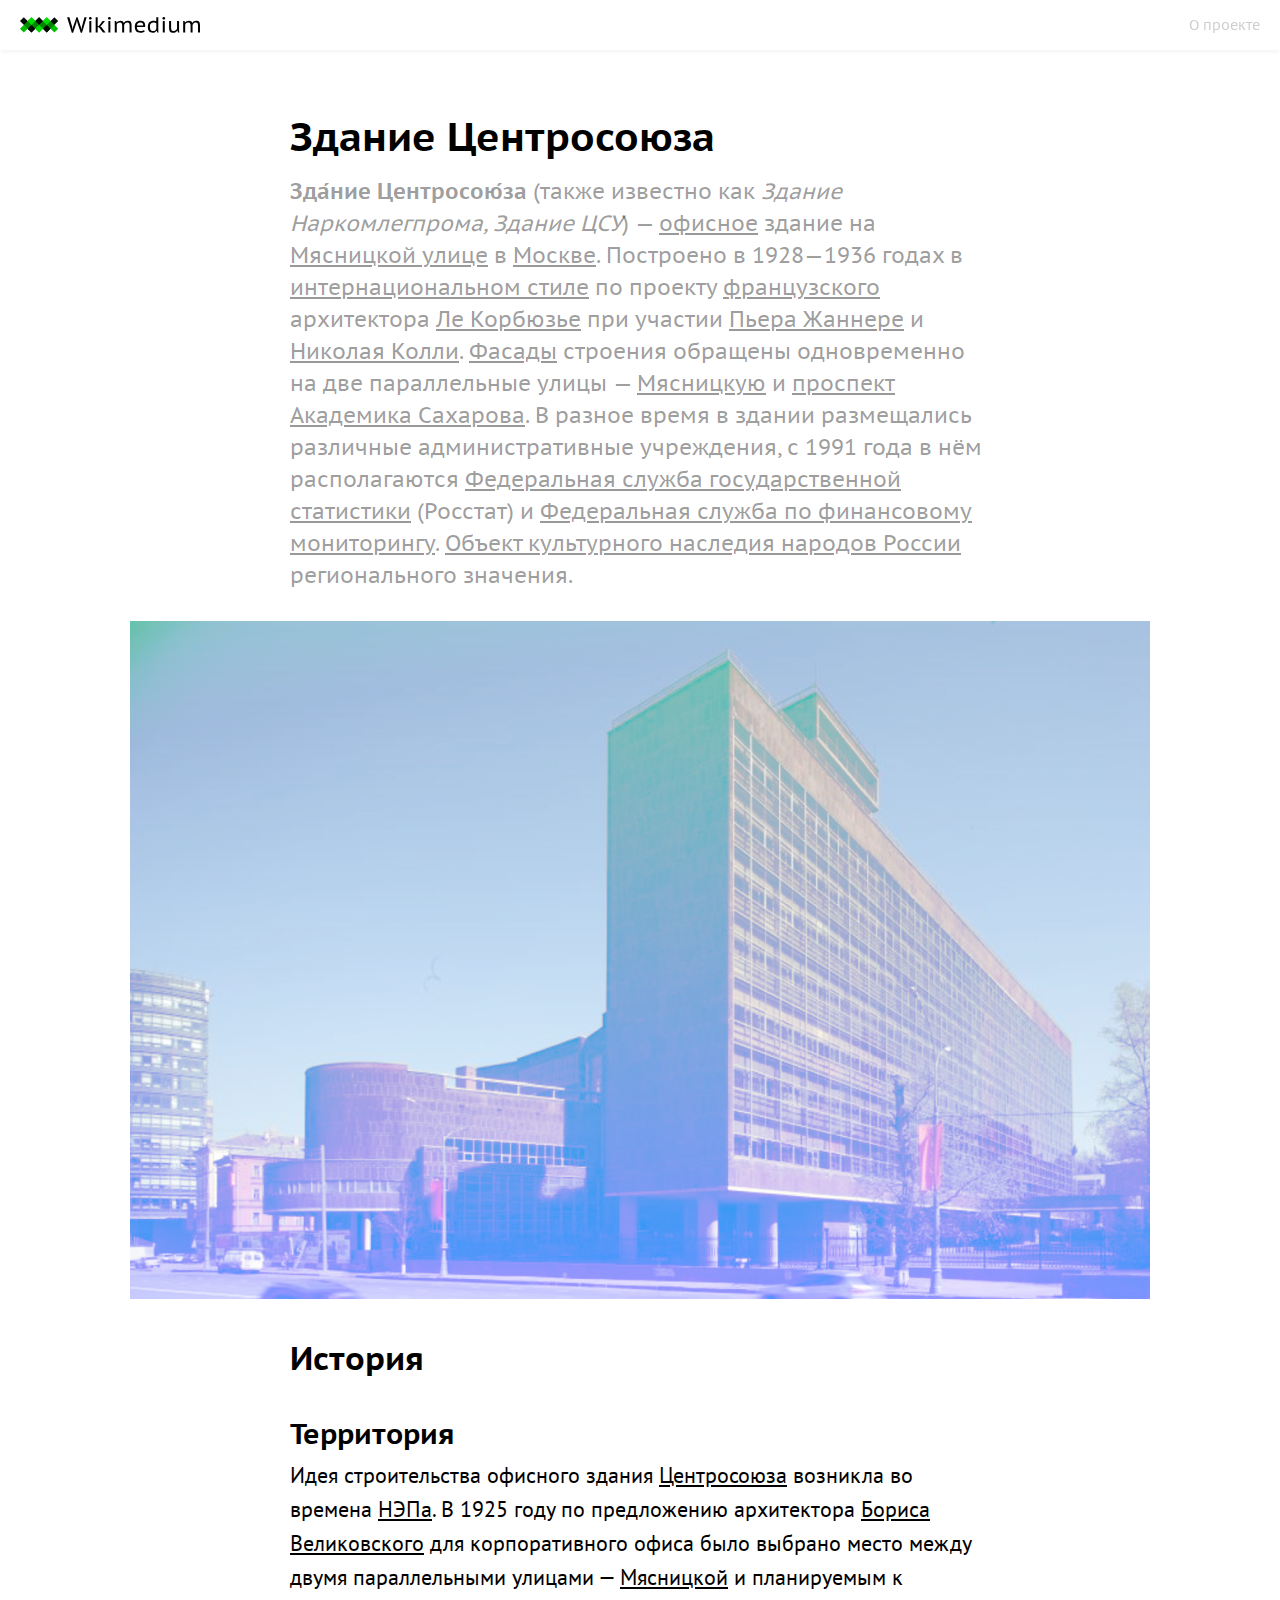
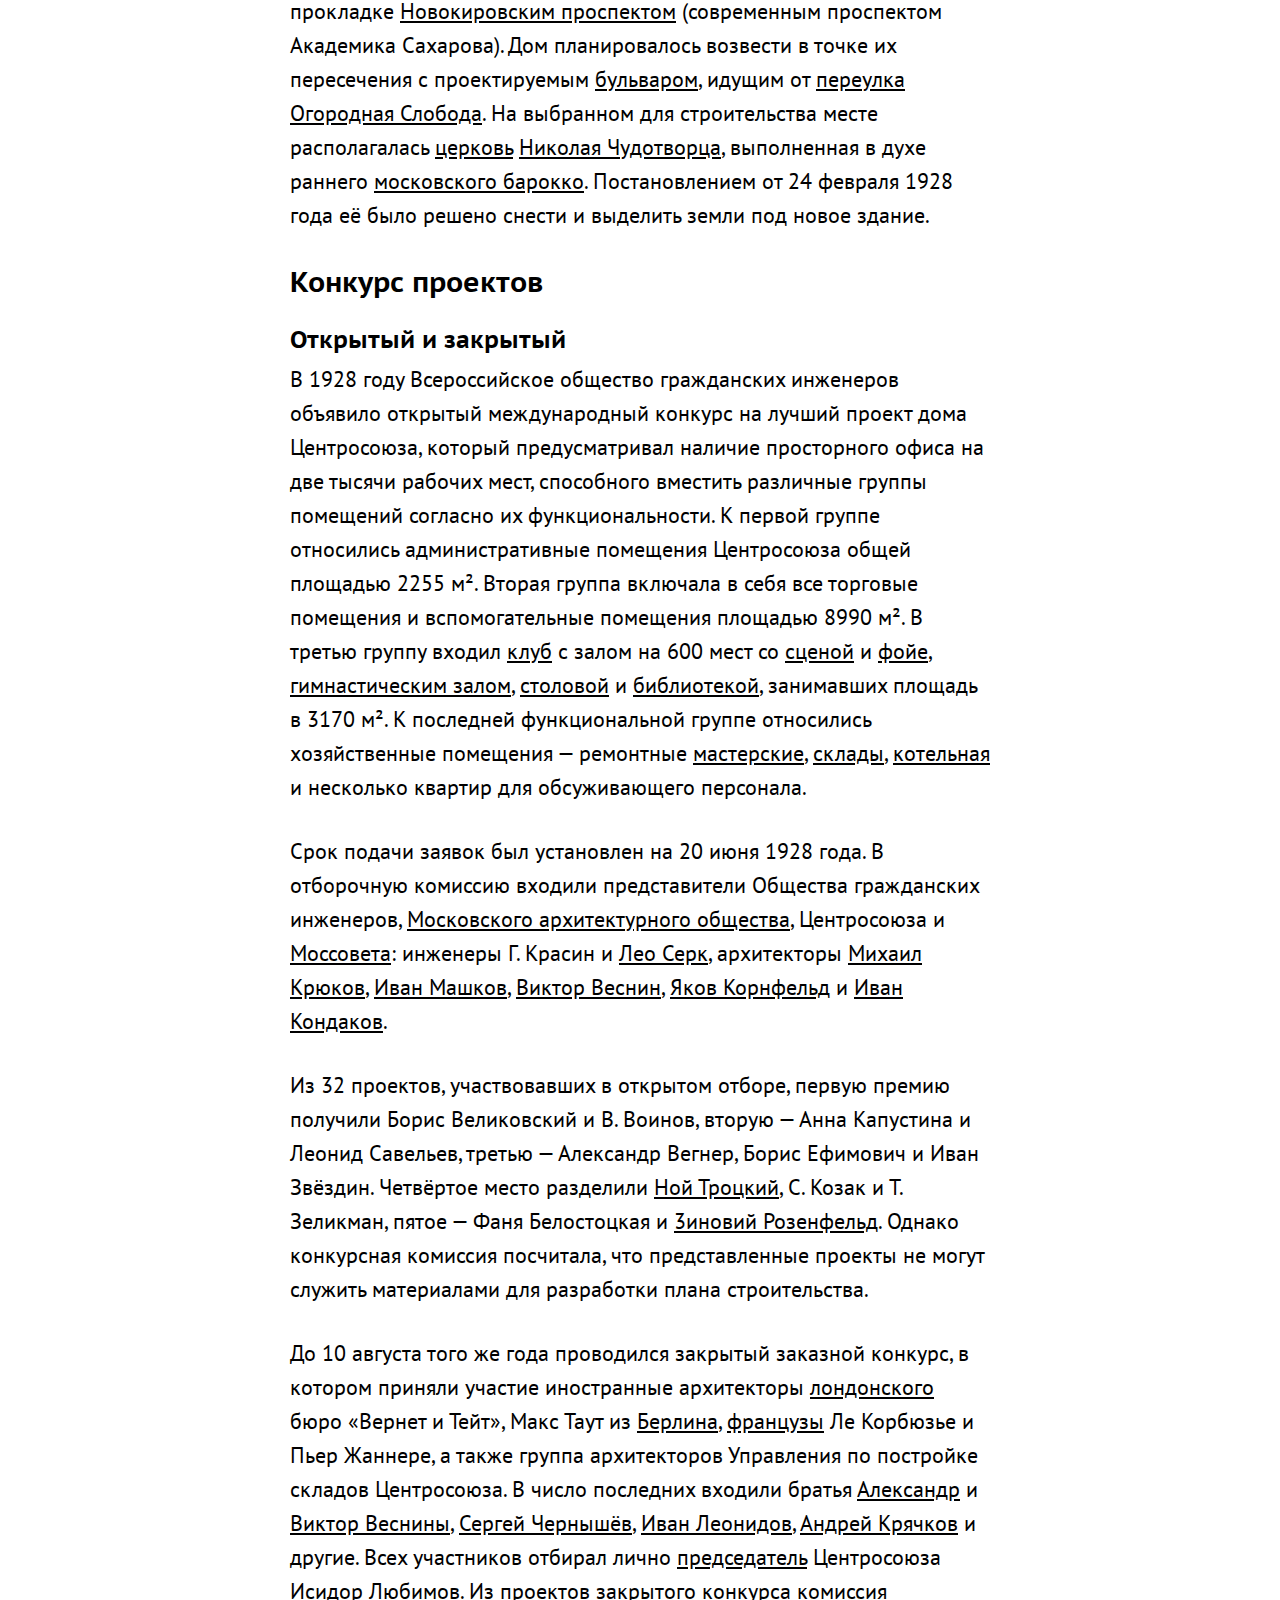
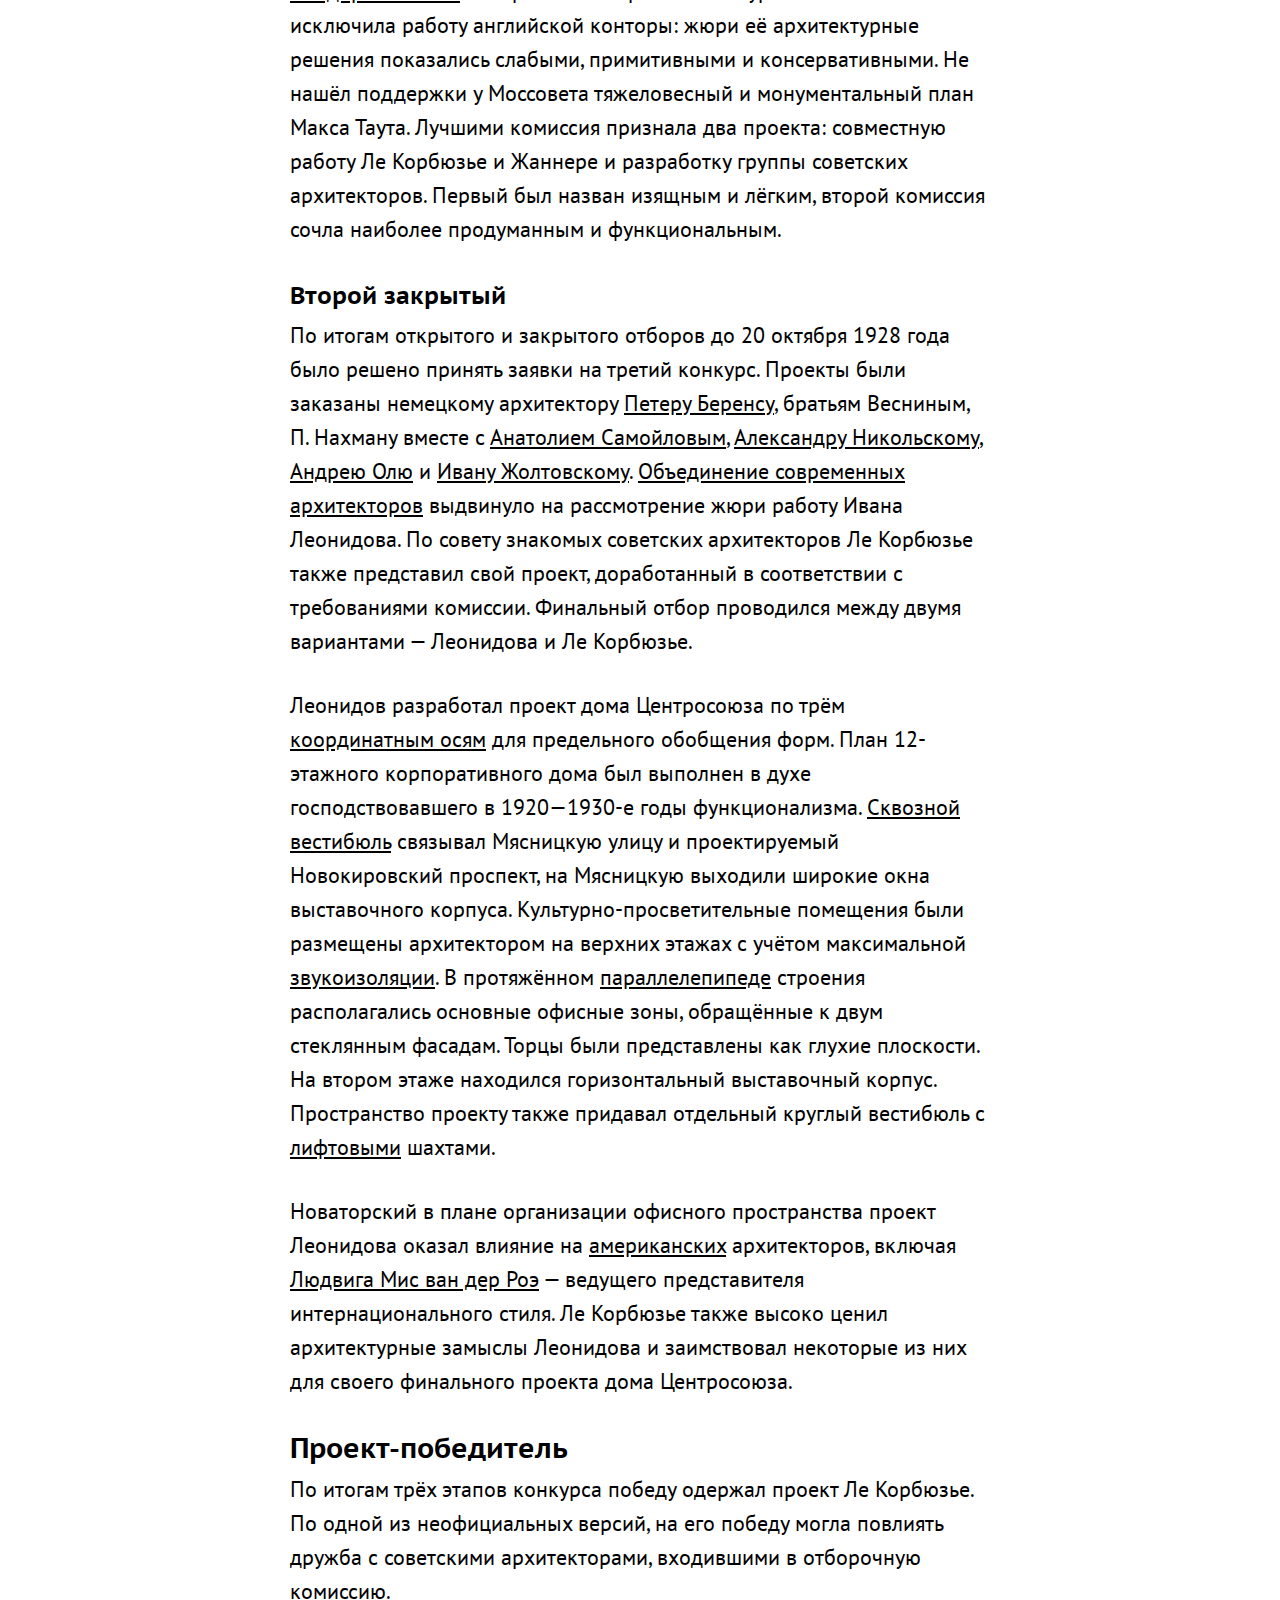
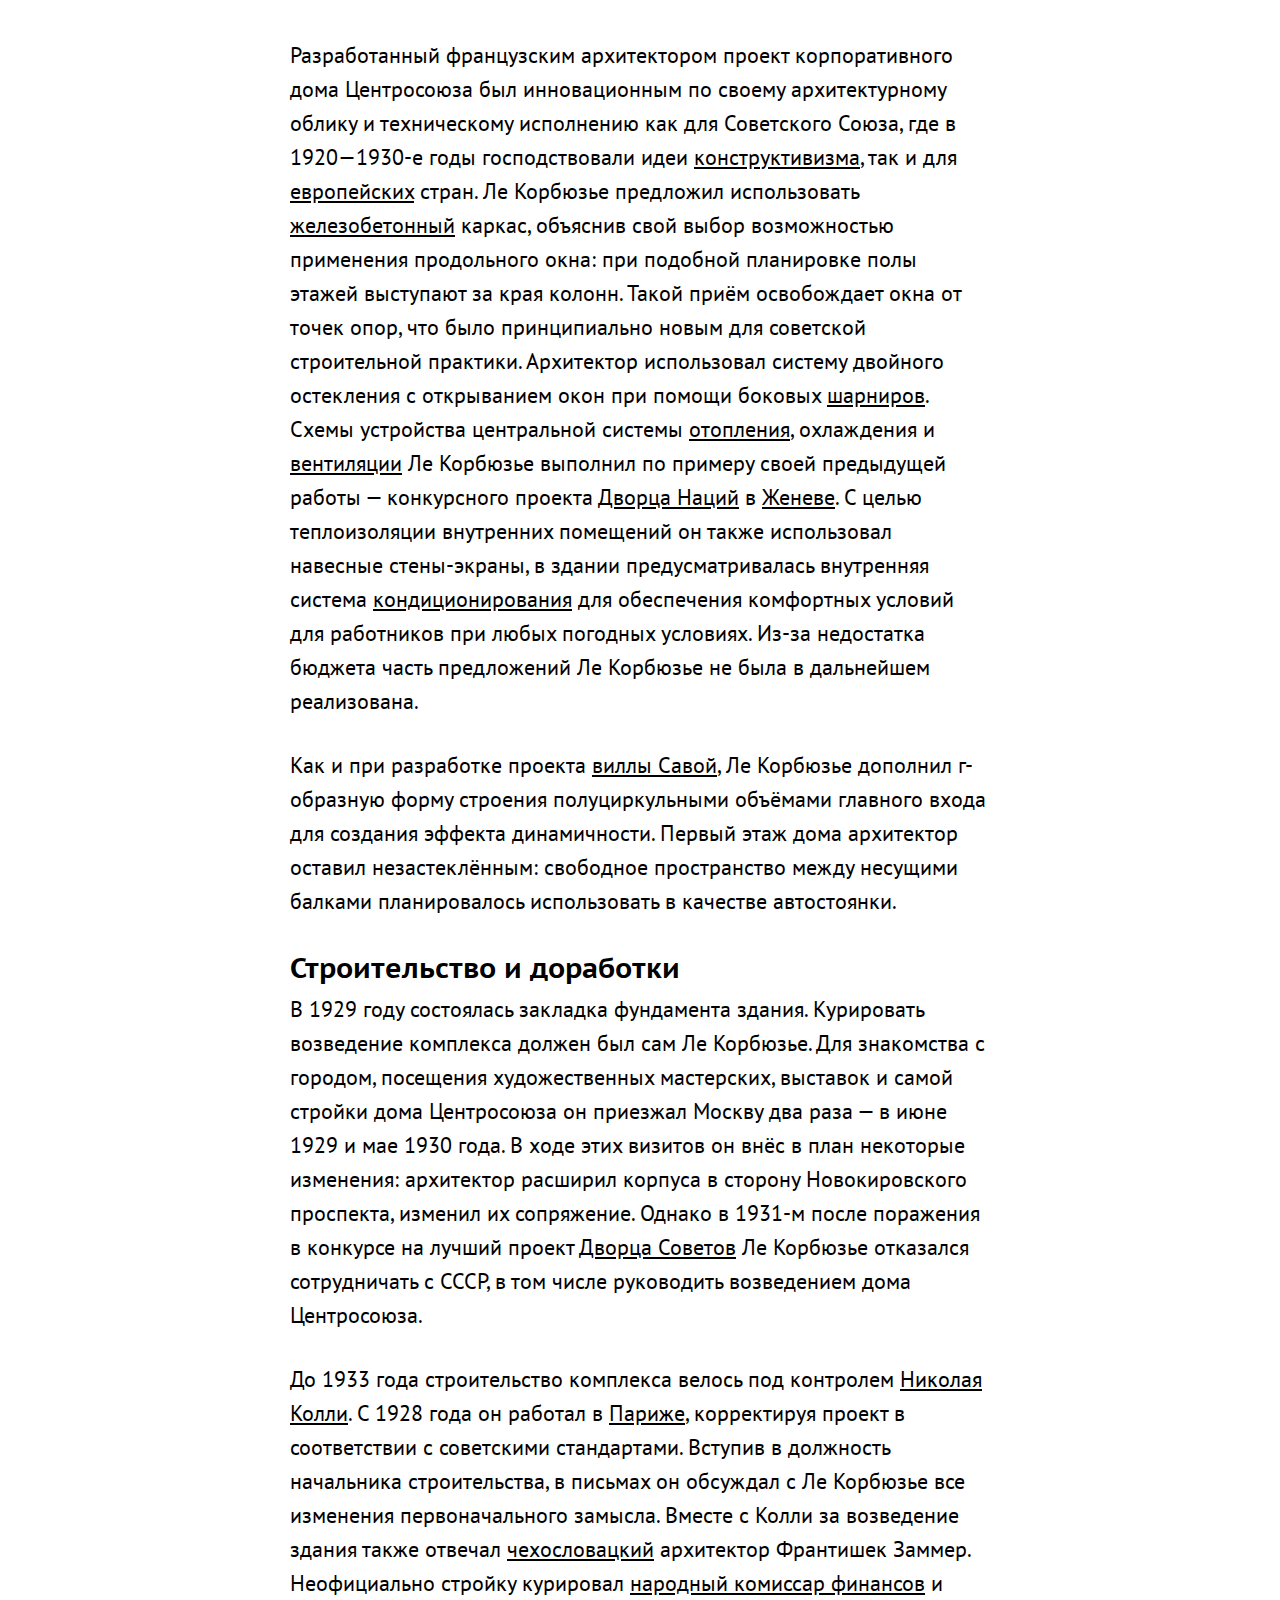
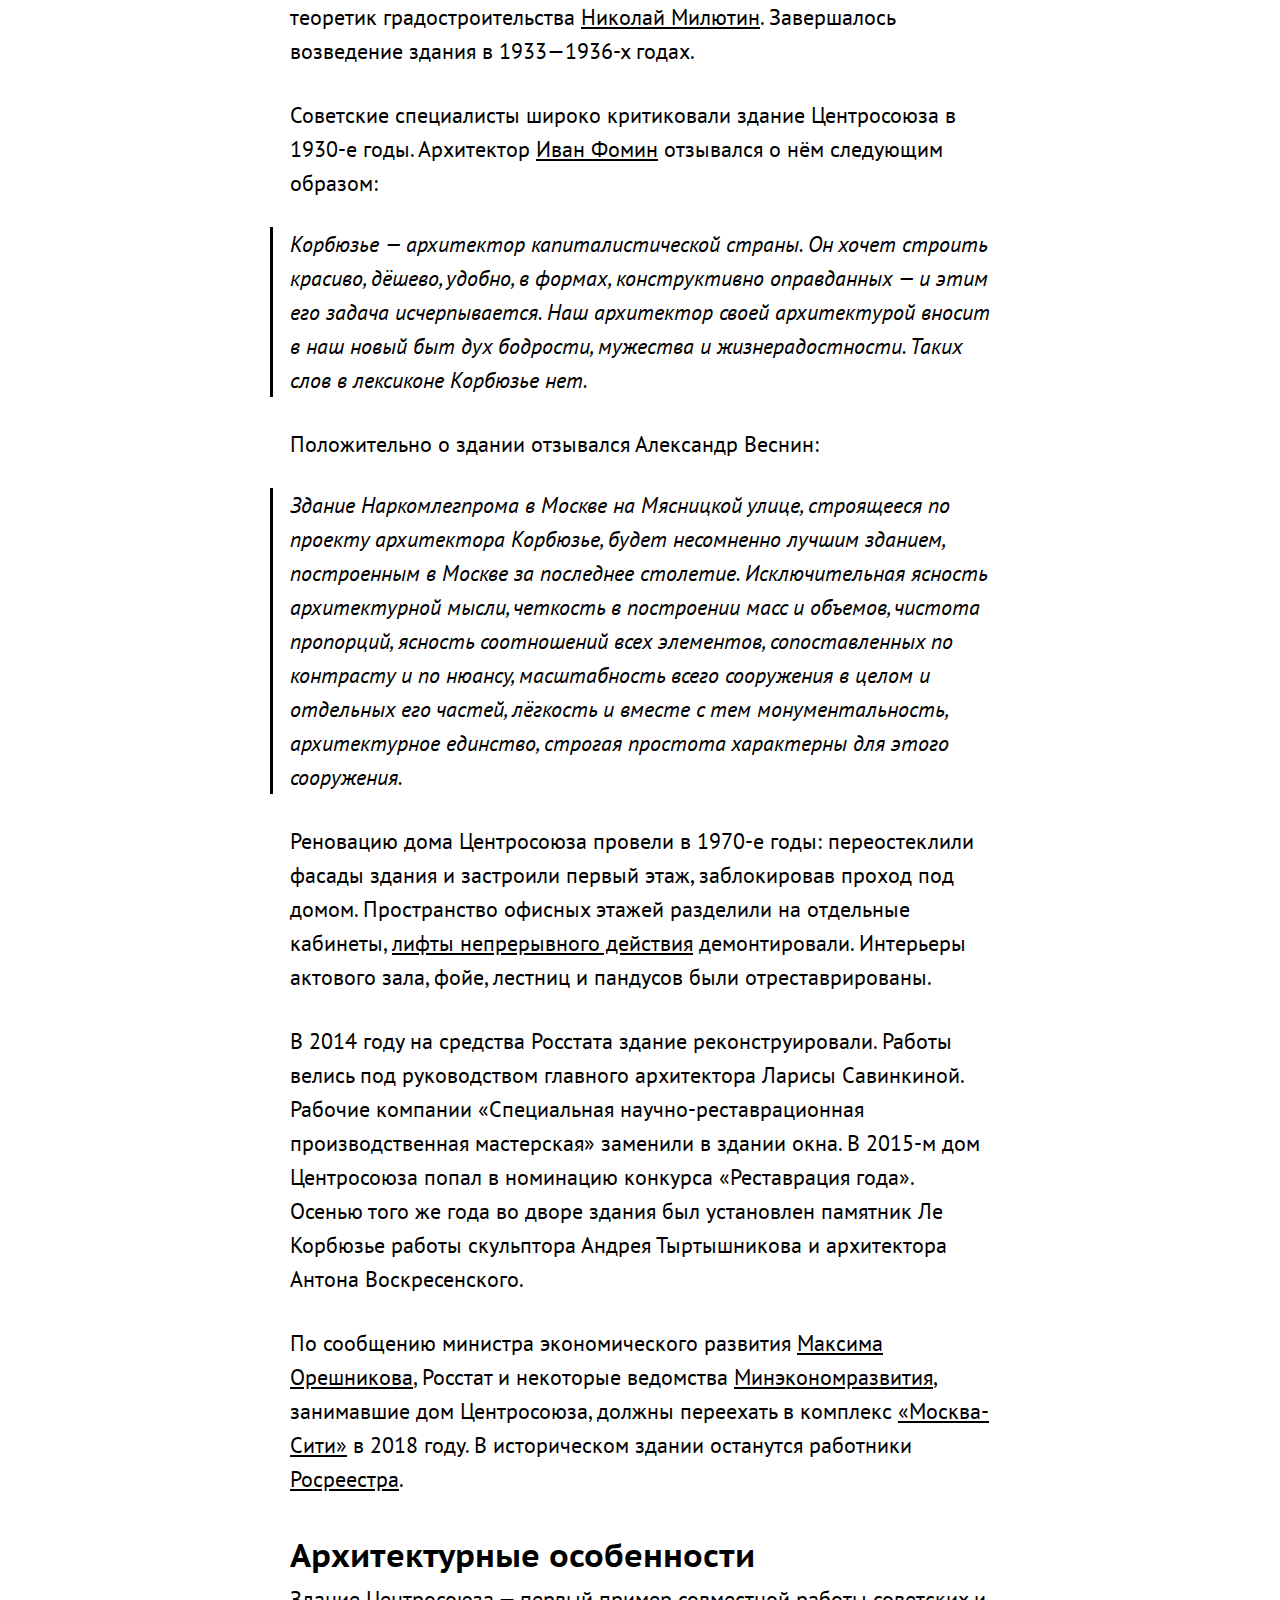
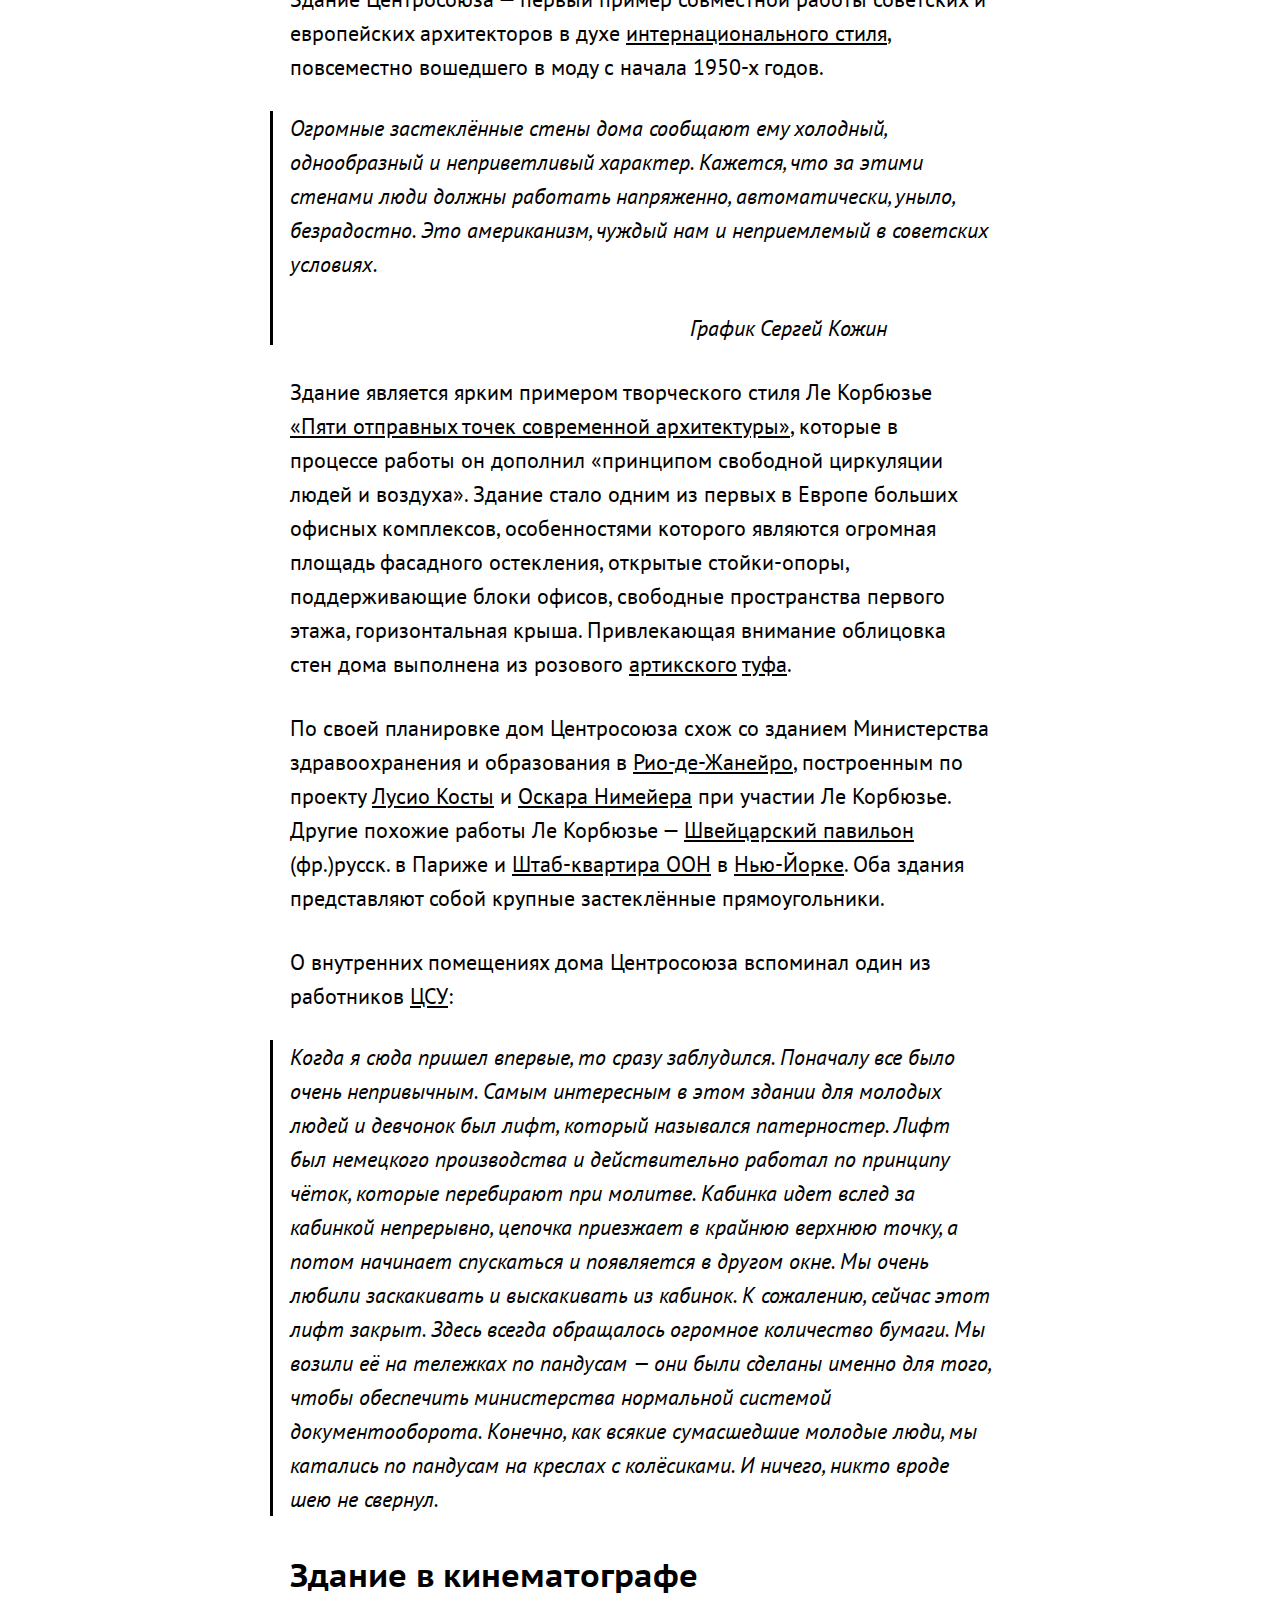
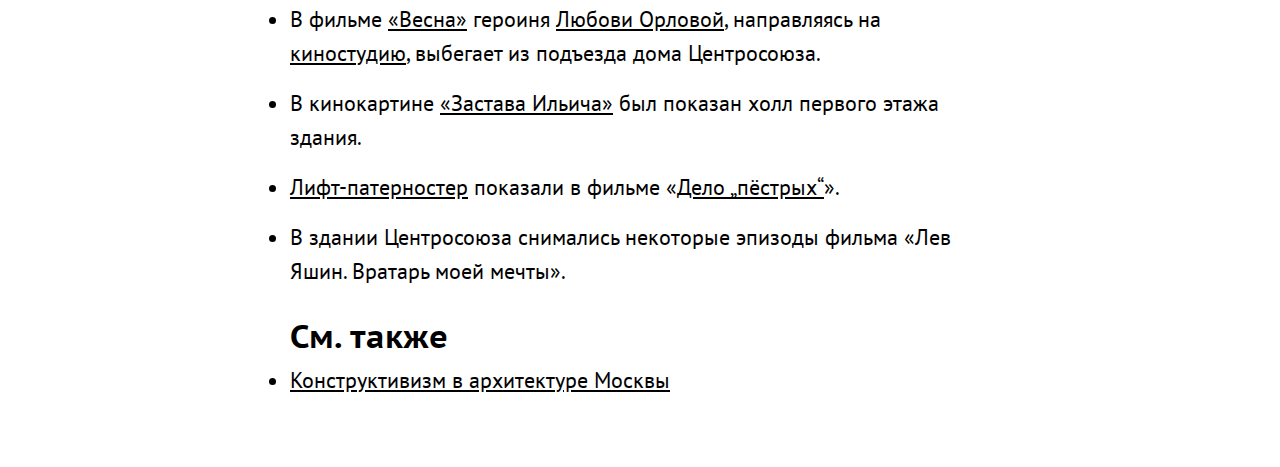
==== commit 3182ef3a: "Загрузка 12" ====
--- a/centrosouz.html
+++ b/centrosouz.html
@@ -11,7 +11,6 @@
     <link rel="apple-touch-icon" sizes="180x180" href="apple-touch-icon.png">
     <link rel="icon" type="image/png" sizes="32x32" href="favicon-32x32.png">
     <link rel="icon" type="image/png" sizes="16x16" href="favicon-16x16.png">
-    <link rel="manifest" href="site.webmanifest">
     <link rel="mask-icon" href="safari-pinned-tab.svg" color="#00c000">
     <meta name="msapplication-TileColor" content="#ffffff">
     <meta name="theme-color" content="#ffffff">
@@ -54,8 +53,10 @@
   <body>
 
     <menu>
-      <a href="posts.html"></a>
-      <a href="index.html">О проекте</a>
+      <div>
+        <a href="posts.html"></a>
+        <a href="index.html">О проекте</a>
+      </div>
     </menu>
 
     <nav>
--- a/stylesheets/build.css
+++ b/stylesheets/build.css
@@ -556,9 +556,6 @@
       -ms-flex-align: center;
           align-items: center;
   overflow-x: hidden;
-  background-image: url('../images/2560.jpg');
-  background-position: center -50px;
-  background-repeat: no-repeat;
 }
 
 .contentWrapper {
@@ -589,6 +586,10 @@
 
 .imageContainer {
   background-size: cover;
+}
+
+.social-likes_single {
+  top: -144px;
 }
 
 #section-1 .textContainer {
@@ -627,7 +628,6 @@
   left: 729px;
   width: 1159px;
   height: 664px;
-  background-image: url('../images/desktop-section-1-large.jpg');
 }
 
 #section-2-image {
@@ -636,7 +636,6 @@
   left: 0;
   width: 649px;
   height: 674px;
-  background-image: url('../images/desktop-section-2-large.jpg');
 }
 
 #section-3 {
@@ -655,7 +654,6 @@
   height: 702px;
   left: 832px;
   top: 139px;
-  background-image: url('../images/desktop-section-3-large.jpg');
   -webkit-box-shadow: 0px 5px 5px rgba(0, 0, 0, 0.25);
           box-shadow: 0px 5px 5px rgba(0, 0, 0, 0.25);
 }
@@ -718,23 +716,7 @@
   }
 }
 
-@media (max-width: 1920px) {
-  body.landing {
-    background-image: url('../images/1920.jpg');
-  }
-}
-
-@media (max-width: 1680px) {
-  body.landing {
-    background-image: url('../images/1680.jpg');
-  }
-}
-
 @media (max-width: 1440px) {
-  body.landing {
-    background-image: url('../images/1440.jpg');
-  }
-
   .contentWrapper {
     height: 800px;
   }
@@ -766,17 +748,7 @@
   }
 }
 
-@media (max-width: 1280px) {
-  body.landing {
-    background-image: url('../images/1280.jpg');
-  }
-}
-
 @media (max-width: 1250px) {
-  body.landing {
-    background-image: url('../images/1194.jpg');
-  }
-
   .contentWrapper {
     min-width: auto;
     height: 668px;
@@ -863,17 +835,7 @@
   }
 }
 
-@media (max-width: 1024px) {
-  body.landing {
-    background-image: url('../images/1024.jpg');
-  }
-}
-
 @media (max-width: 1024px) and (orientation: portrait) {
-  body.landing {
-    background-image: none;
-  }
-
   .contentWrapper h2 {
     font-size: 36px;
     line-height: 46px;
@@ -946,10 +908,6 @@
 }
 
 @media (max-width: 767px) and (orientation: portrait) {
-  body.landing {
-    background-image: none;
-  }
-
   .contentWrapper h2 {
     font-size: 18px;
     line-height: 23px;
@@ -1051,3 +1009,160 @@
     width: 197px;
   }
 }
+
+@media (min-width: 1680px) {
+  #section-1-image {
+    background-image: url('../images/desktop-section-1-large.jpg');
+  }
+
+  #section-2-image {
+    background-image: url('../images/desktop-section-2-large.jpg');
+  }
+
+  #section-3-image {
+    background-image: url('../images/desktop-section-3-large.jpg');
+  }
+}
+
+@media
+(-webkit-min-device-pixel-ratio: 1.25) and (min-width: 1680px),
+(-o-min-device-pixel-ratio: 5/4) and (min-width: 1680px),
+(min-resolution: 120dpi) and (min-width: 1680px) {
+  #section-1-image {
+    background-image: url('../images/desktop-section-1-large@2x.jpg');
+  }
+
+  #section-2-image {
+    background-image: url('../images/desktop-section-2-large@2x.jpg');
+  }
+
+  #section-3-image {
+    background-image: url('../images/desktop-section-3-large@2x.jpg');
+  }
+}
+
+@media (min-width: 1280px) and (max-width: 1679px) {
+  #section-1-image {
+    background-image: url('../images/desktop-section-1-medium.jpg');
+  }
+
+  #section-2-image {
+    background-image: url('../images/desktop-section-2-medium.jpg');
+  }
+
+  #section-3-image {
+    background-image: url('../images/desktop-section-3-medium.jpg');
+  }
+}
+
+@media
+(-webkit-min-device-pixel-ratio: 1.25) and (min-width: 1280px) and (max-width: 1679px),
+(-o-min-device-pixel-ratio: 5/4) and (min-width: 1280px) and (max-width: 1679px),
+(min-resolution: 120dpi) and (min-width: 1280px) and (max-width: 1679px) {
+  #section-1-image {
+    background-image: url('../images/desktop-section-1-medium@2x.jpg');
+  }
+
+  #section-2-image {
+    background-image: url('../images/desktop-section-2-medium@2x.jpg');
+  }
+
+  #section-3-image {
+    background-image: url('../images/desktop-section-3-medium@2x.jpg');
+  }
+}
+
+@media (min-width: 1024px) and (max-width: 1279px) {
+  #section-1-image {
+    background-image: url('../images/desktop-section-1-small.jpg');
+  }
+
+  #section-2-image {
+    background-image: url('../images/desktop-section-2-small.jpg');
+  }
+
+  #section-3-image {
+    background-image: url('../images/desktop-section-3-small.jpg');
+  }
+}
+
+@media
+(-webkit-min-device-pixel-ratio: 1.25) and (min-width: 1024px) and (max-width: 1279px),
+(-o-min-device-pixel-ratio: 5/4) and (min-width: 1024px) and (max-width: 1279px),
+(min-resolution: 120dpi) and (min-width: 1024px) and (max-width: 1279px) {
+  #section-1-image {
+    background-image: url('../images/desktop-section-1-small@2x.jpg');
+  }
+
+  #section-2-image {
+    background-image: url('../images/desktop-section-2-small@2x.jpg');
+  }
+
+  #section-3-image {
+    background-image: url('../images/desktop-section-3-small@2x.jpg');
+  }
+}
+
+@media (max-width:: 1024px) and (orientation: portrait) {
+  #section-1-image {
+    background-image: url('../images/desktop-section-1-large.jpg');
+  }
+
+  #section-2-image {
+    background-image: url('../images/desktop-section-2-large.jpg');
+  }
+
+  #section-3-image {
+    background-image: url('../images/desktop-section-3-large.jpg');
+  }
+}
+
+@media
+(-webkit-min-device-pixel-ratio: 2) and (max-width:: 1024px) and (orientation: portrait),
+(-webkit-min-device-pixel-ratio: 2.75) and (max-width:: 1024px) and (orientation: portrait),
+(-o-min-device-pixel-ratio: 11/4) and (max-width:: 1024px) and (orientation: portrait),
+(min-resolution: 264dpi) and (max-width:: 1024px) and (orientation: portrait) {
+  #section-1-image {
+    background-image: url('../images/desktop-section-1-large@2x.jpg');
+  }
+
+  #section-2-image {
+    background-image: url('../images/desktop-section-2-large@2x.jpg');
+  }
+
+  #section-3-image {
+    background-image: url('../images/desktop-section-3-large@2x.jpg');
+  }
+}
+
+@media (max-width: 767px) and (orientation: portrait) {
+  #section-1-image {
+    background-image: url('../images/desktop-section-1-mobile.jpg');
+  }
+
+  #section-2-image {
+    background-image: url('../images/desktop-section-2-mobile.jpg');
+  }
+
+  #section-3-image {
+    background-image: url('../images/desktop-section-3-mobile.jpg');
+  }
+}
+
+@media
+(-webkit-min-device-pixel-ratio: 2) and (max-width: 767px) and (orientation: portrait),
+(-webkit-min-device-pixel-ratio: 3.3958333333333335) and (max-width: 767px) and (orientation: portrait),
+(-o-min-device-pixel-ratio: 163/48) and (max-width: 767px) and (orientation: portrait),
+(min-resolution: 326dpi) and (max-width: 767px) and (orientation: portrait) {
+  #section-1-image {
+    background-image: url('../images/desktop-section-1-mobile@2x.jpg');
+  }
+
+  #section-2-image {
+    background-image: url('../images/desktop-section-2-mobile@2x.jpg');
+  }
+
+  #section-3-image {
+    background-image: url('../images/desktop-section-3-mobile@2x.jpg');
+  }
+}
